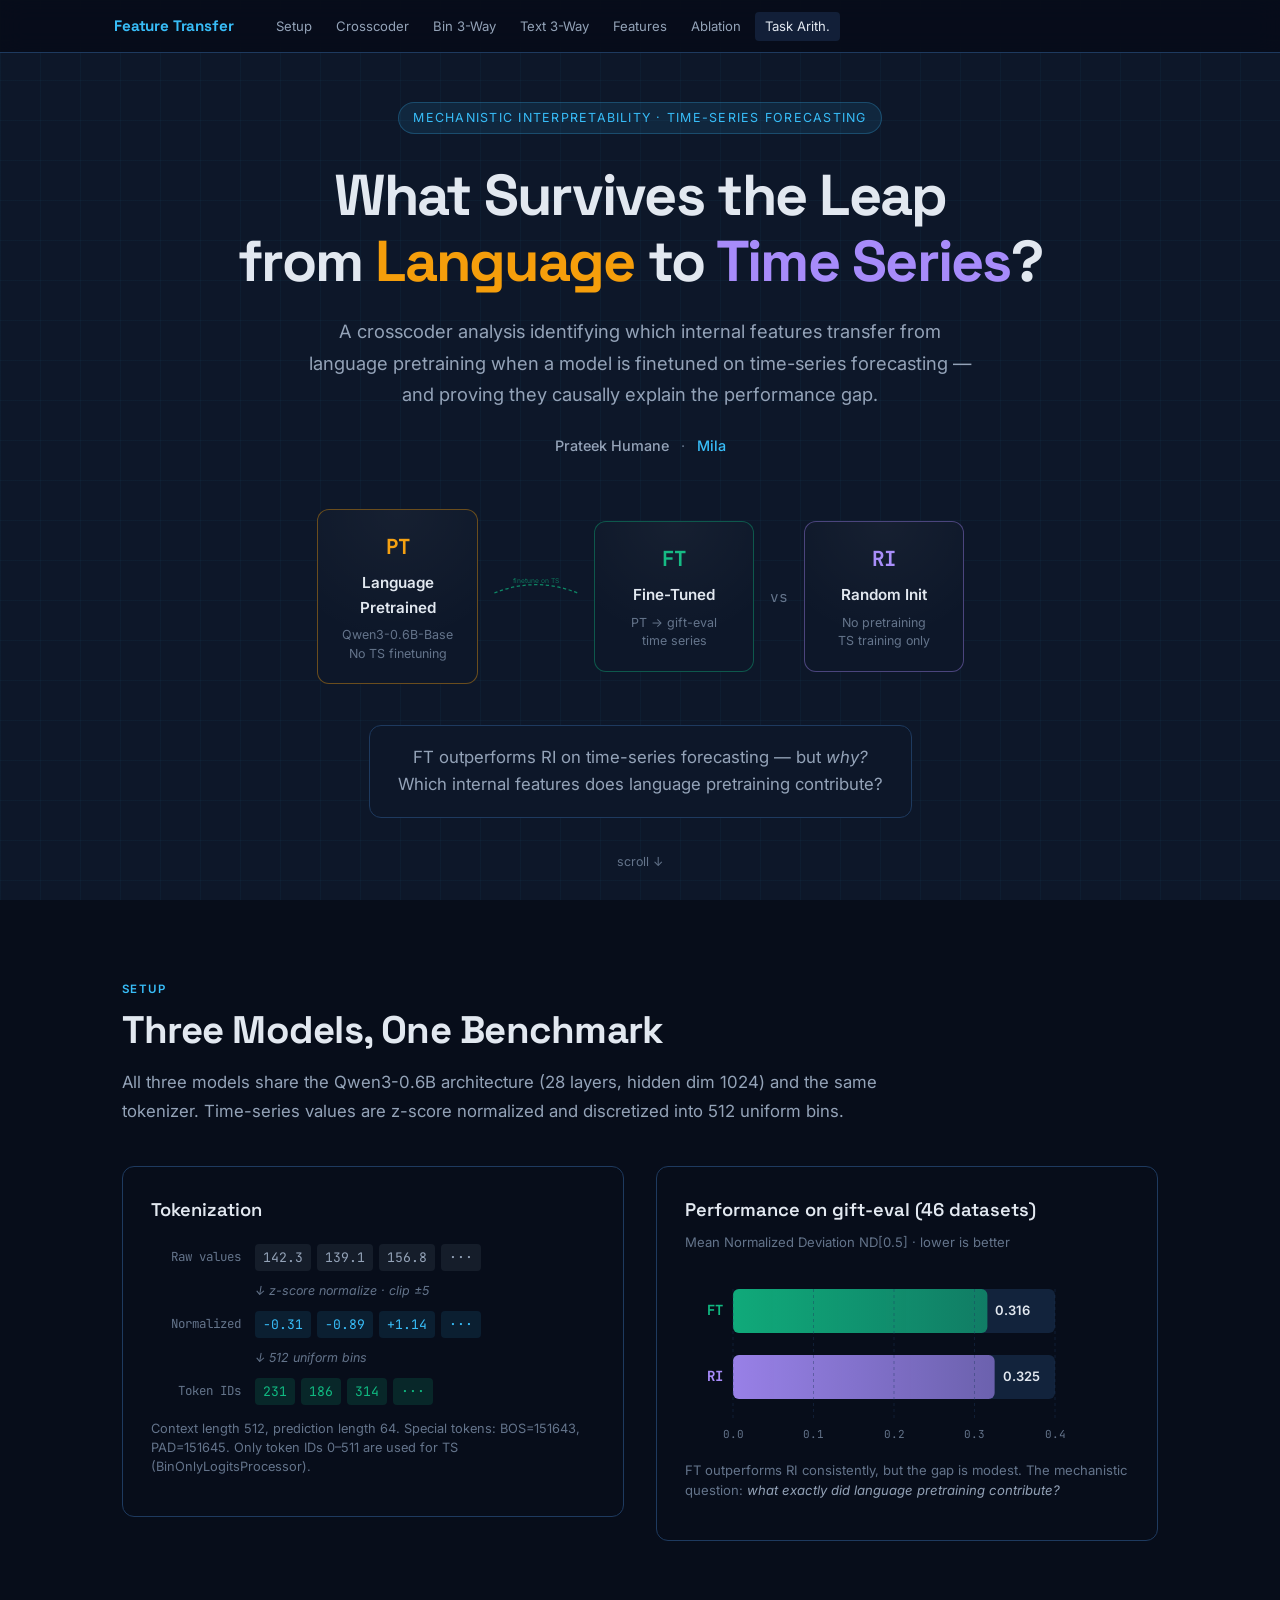
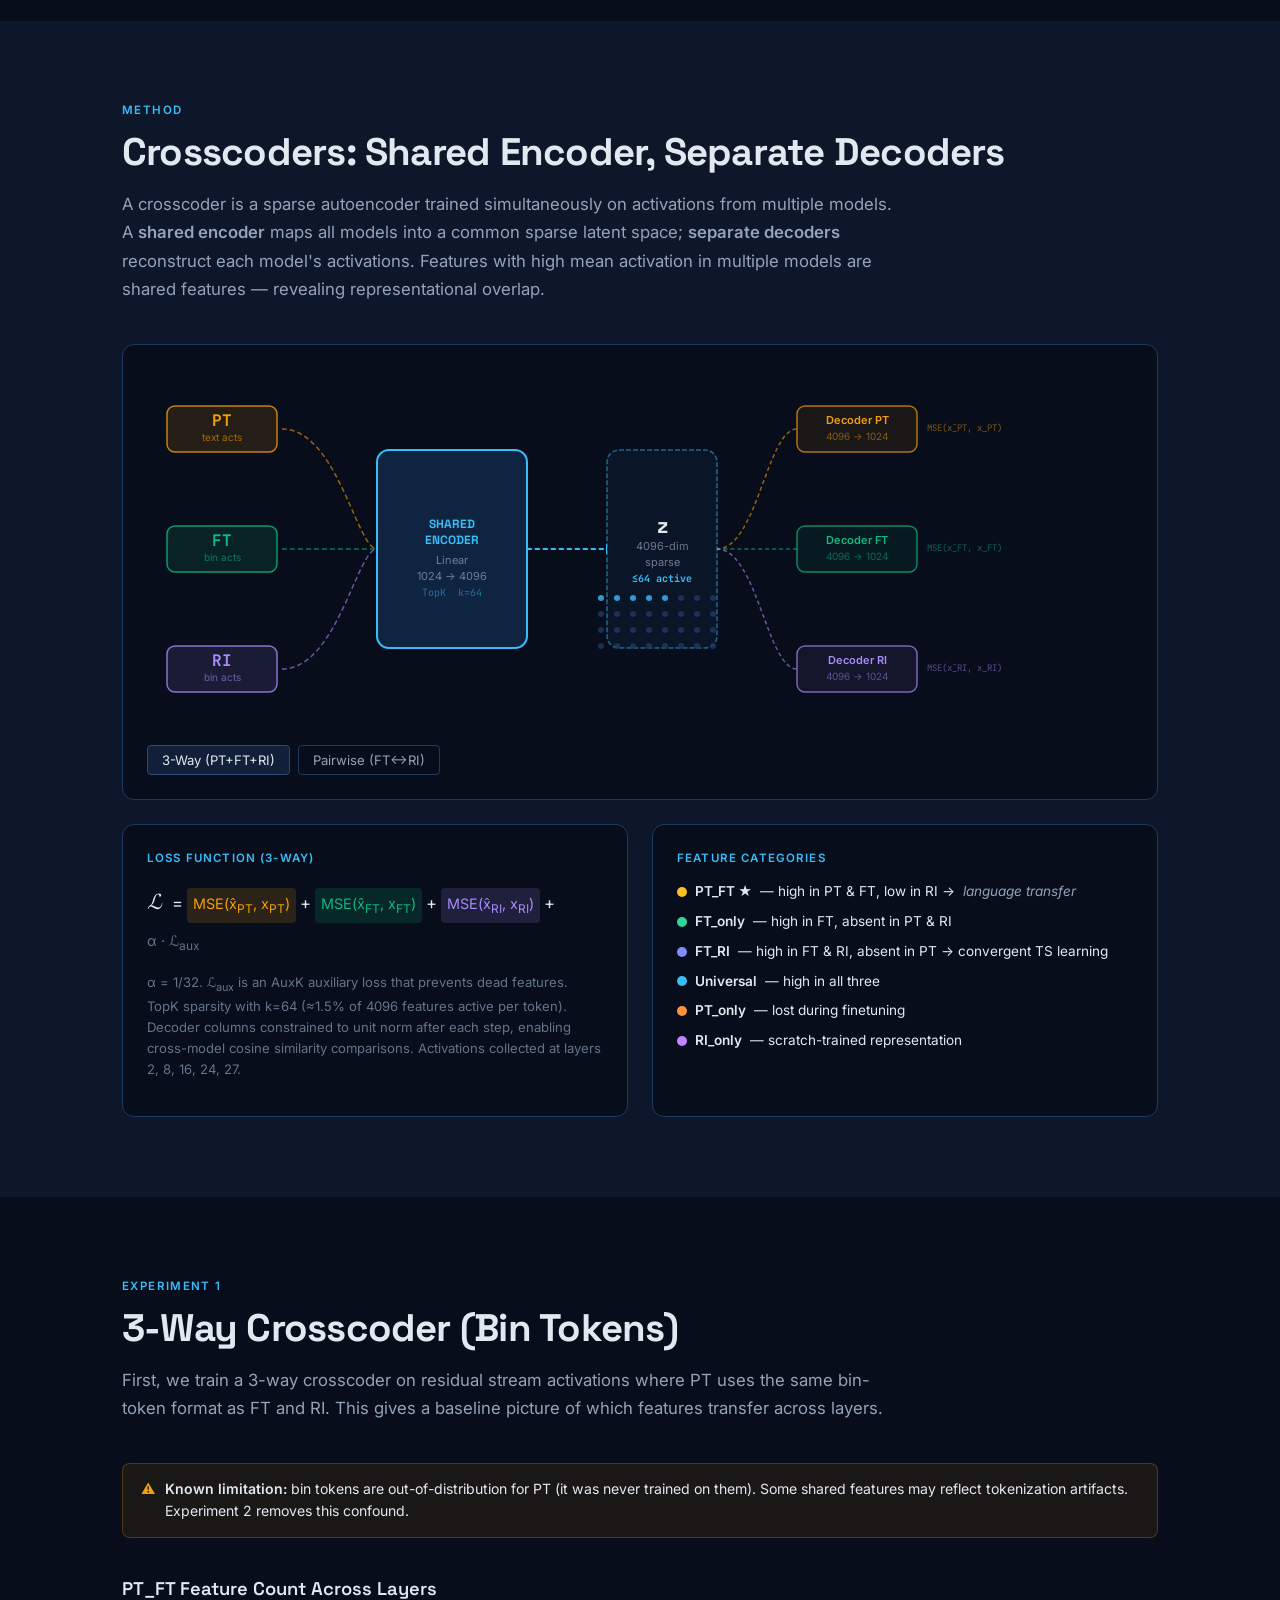
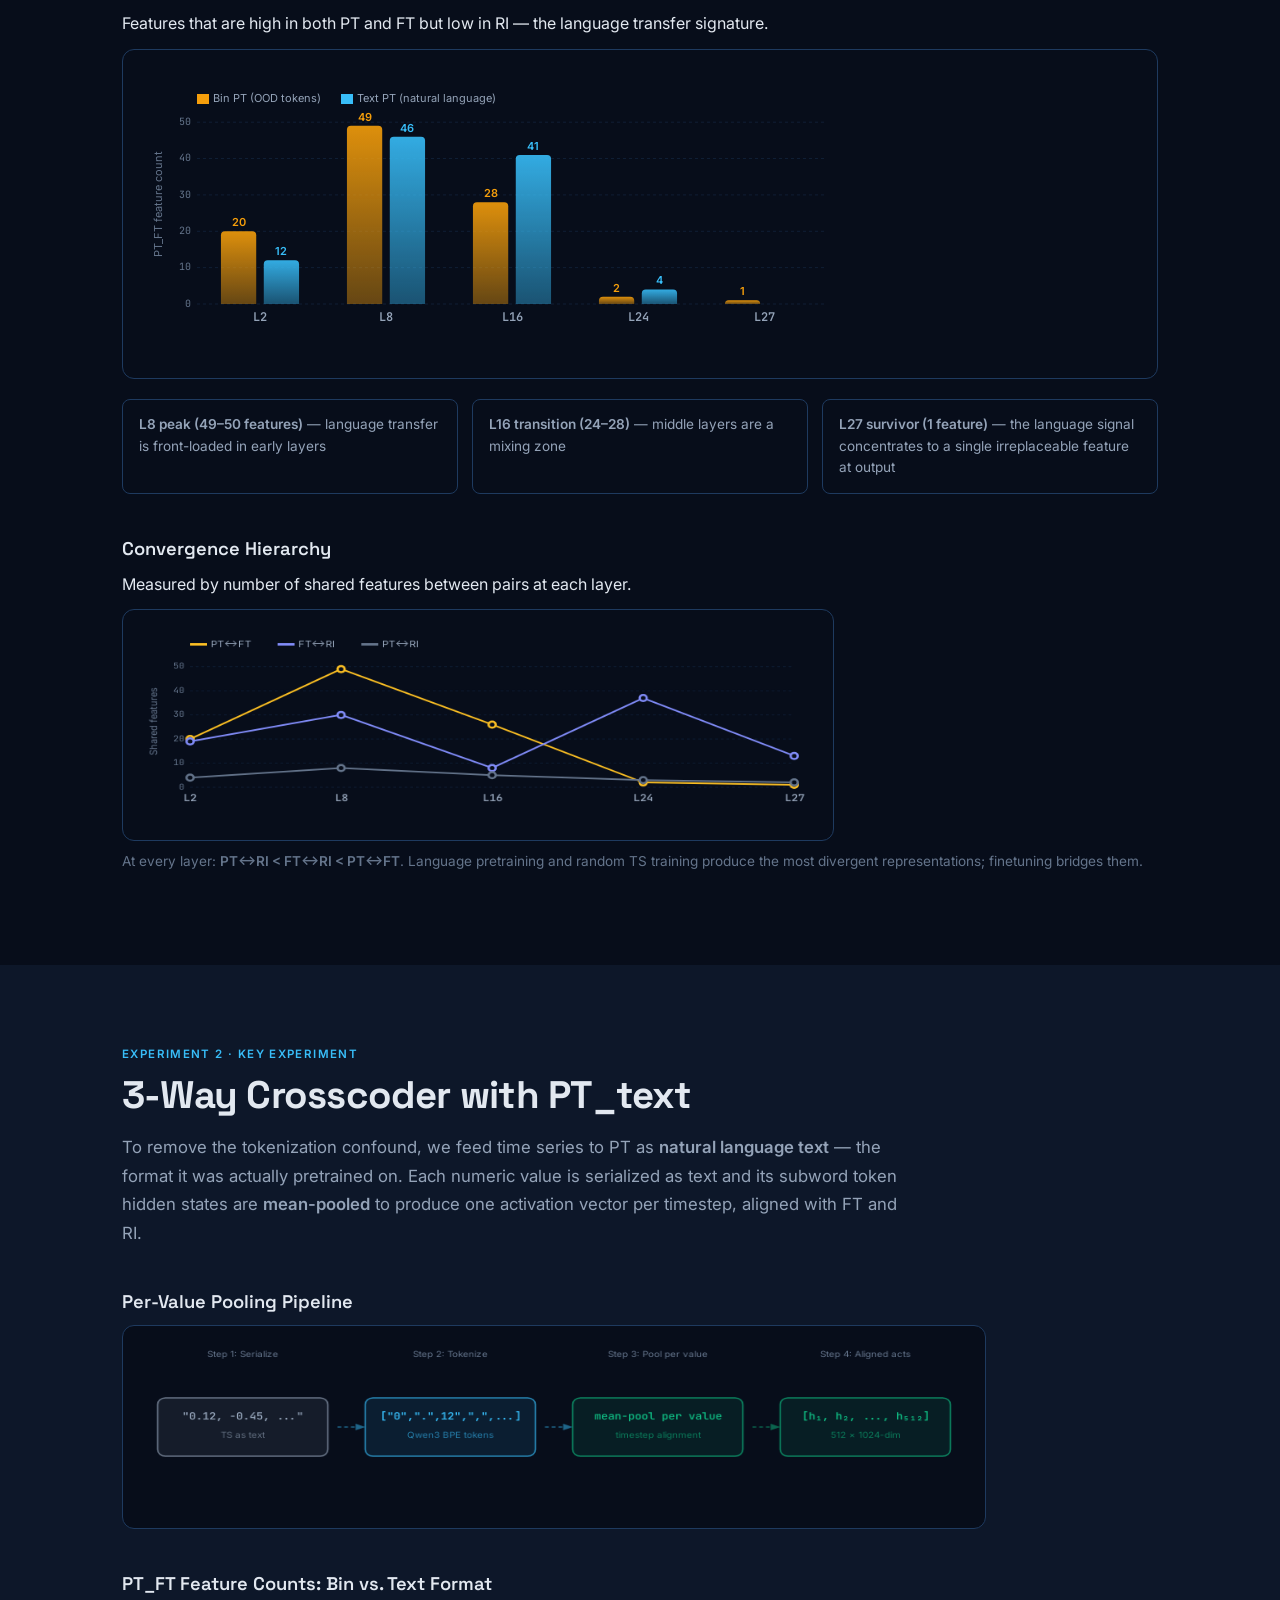
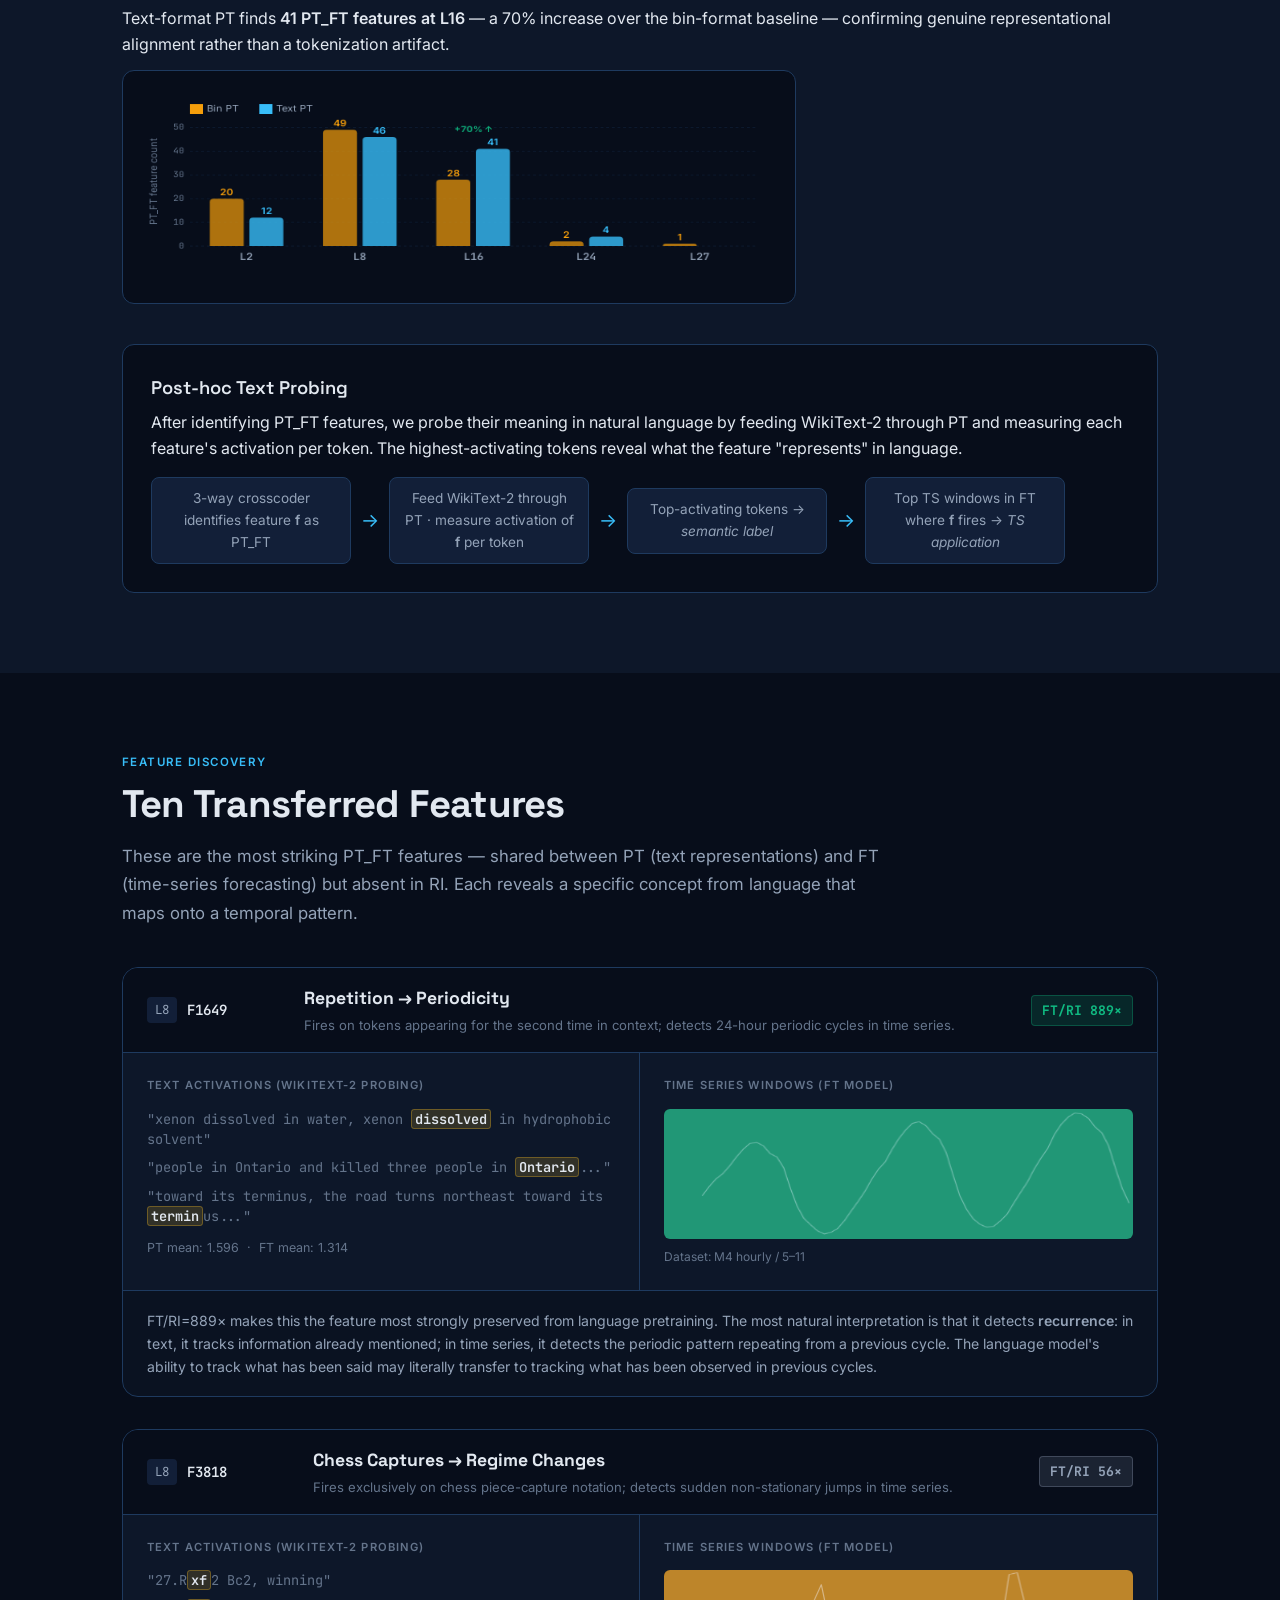
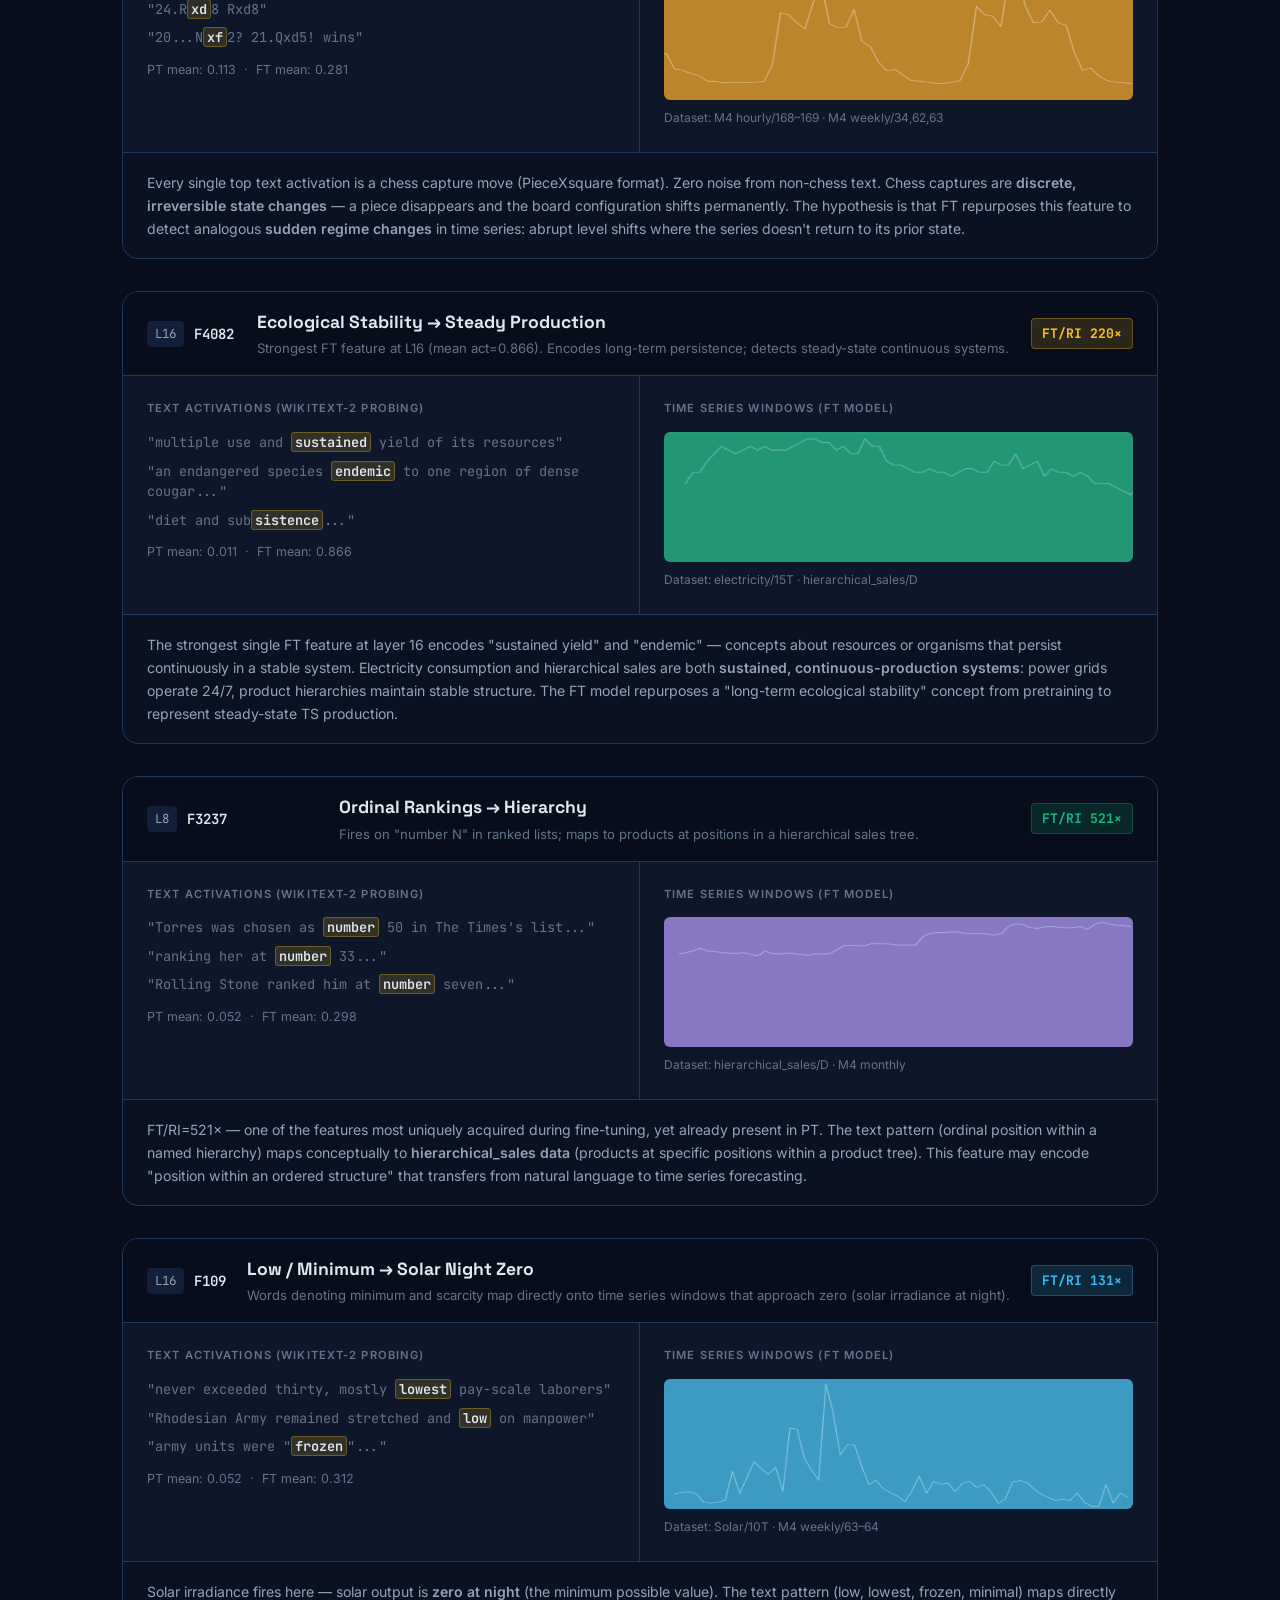
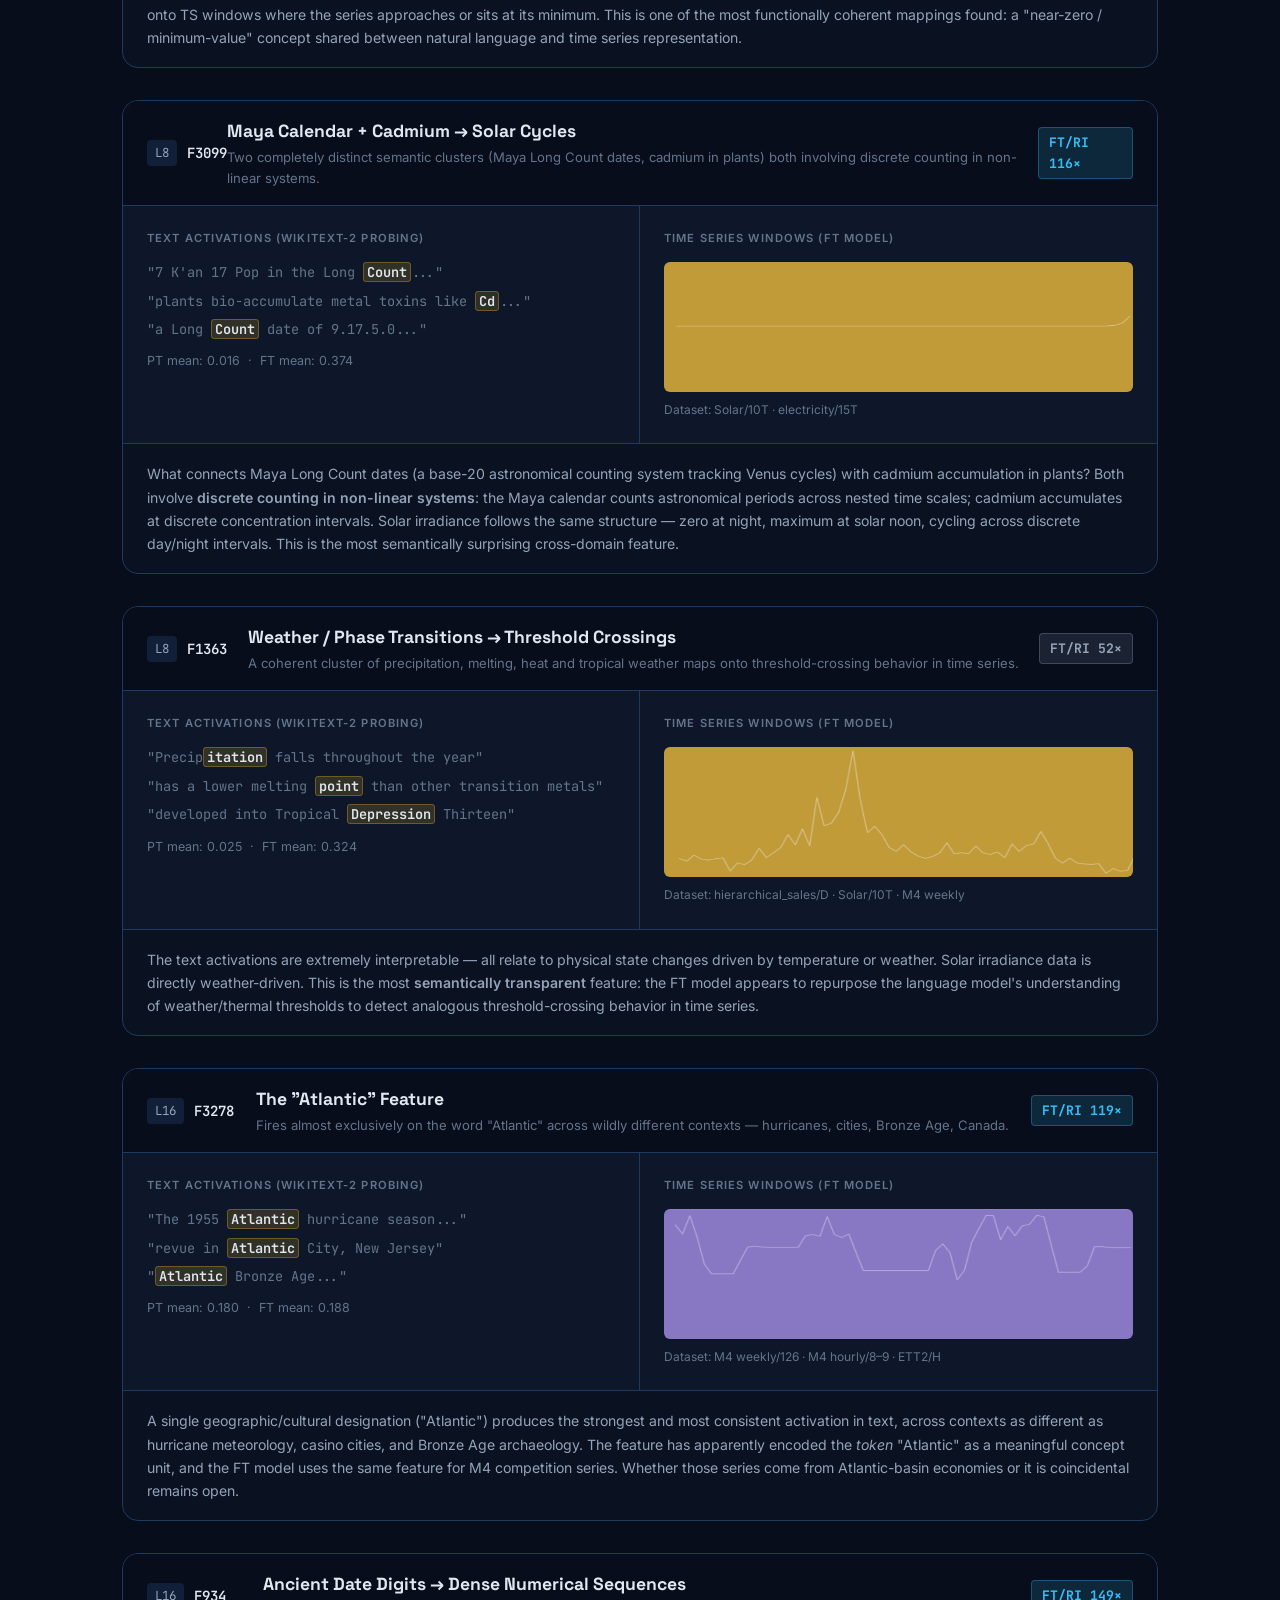
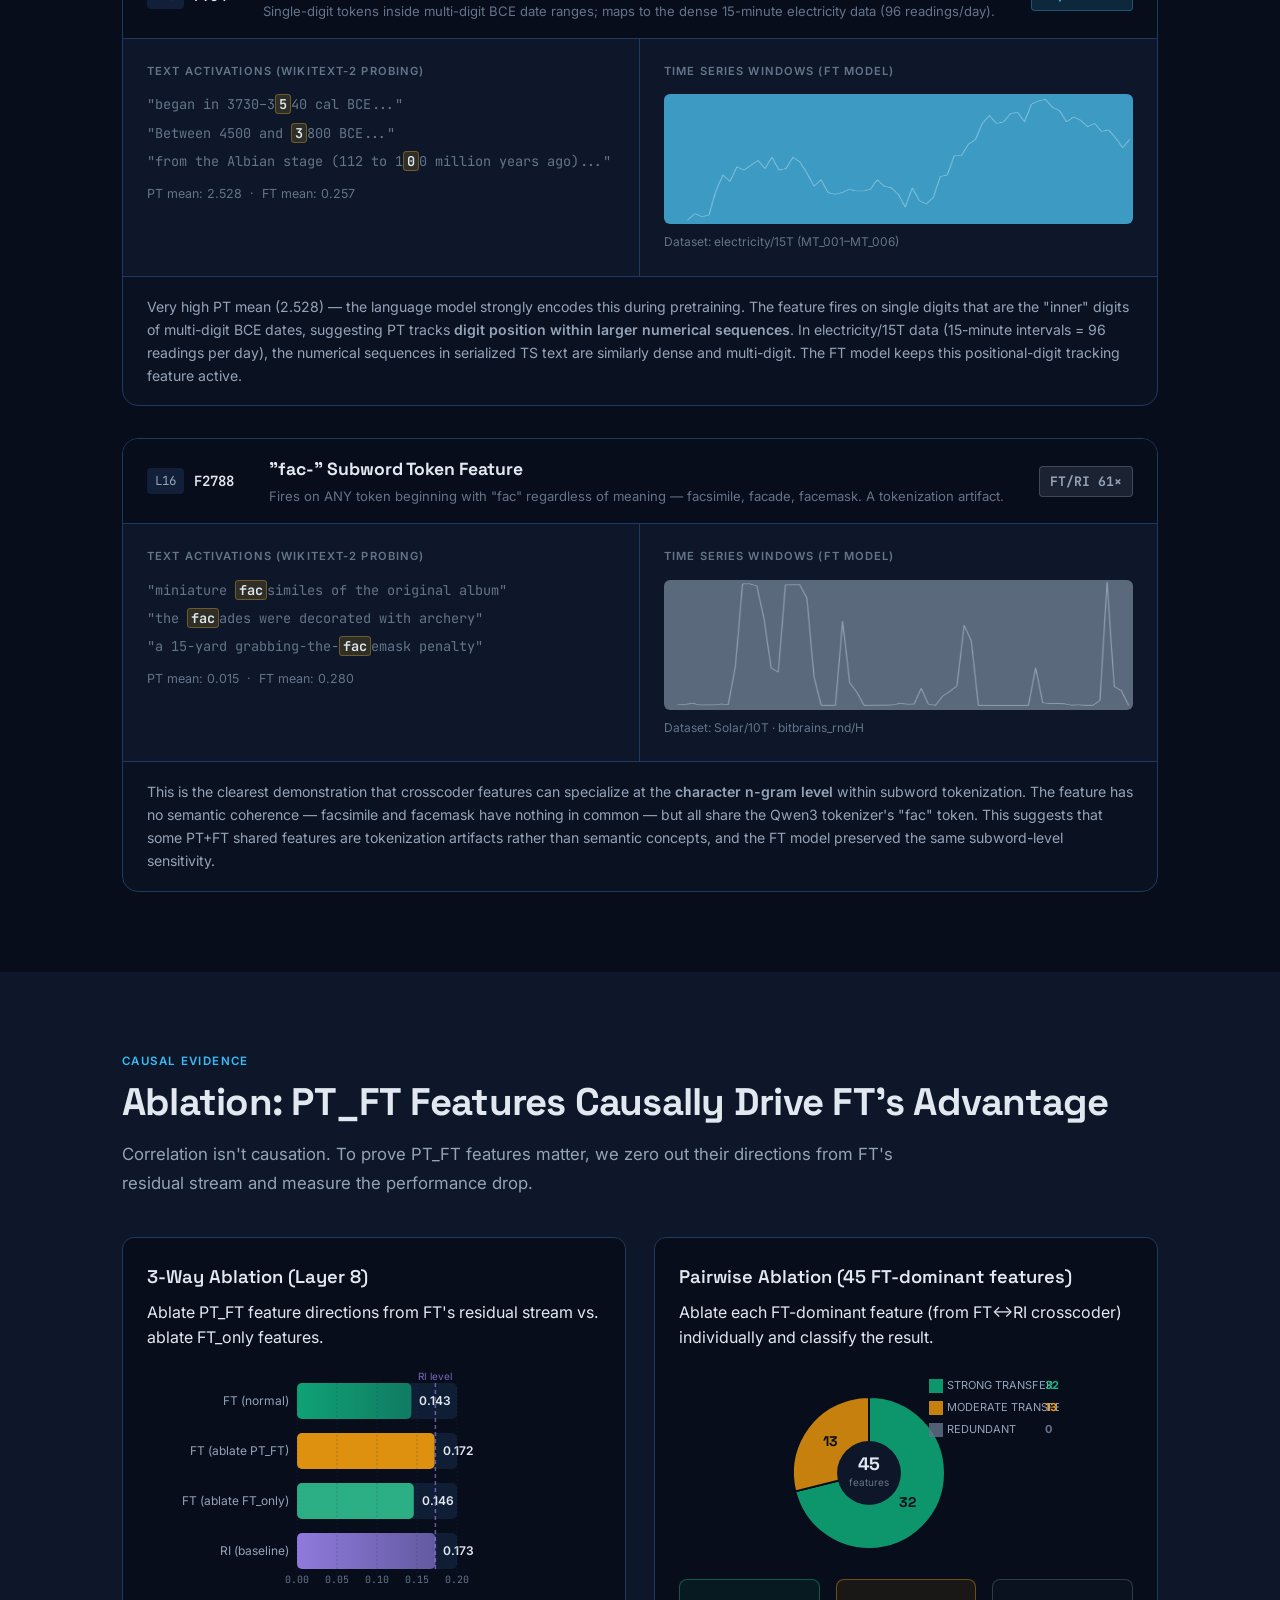
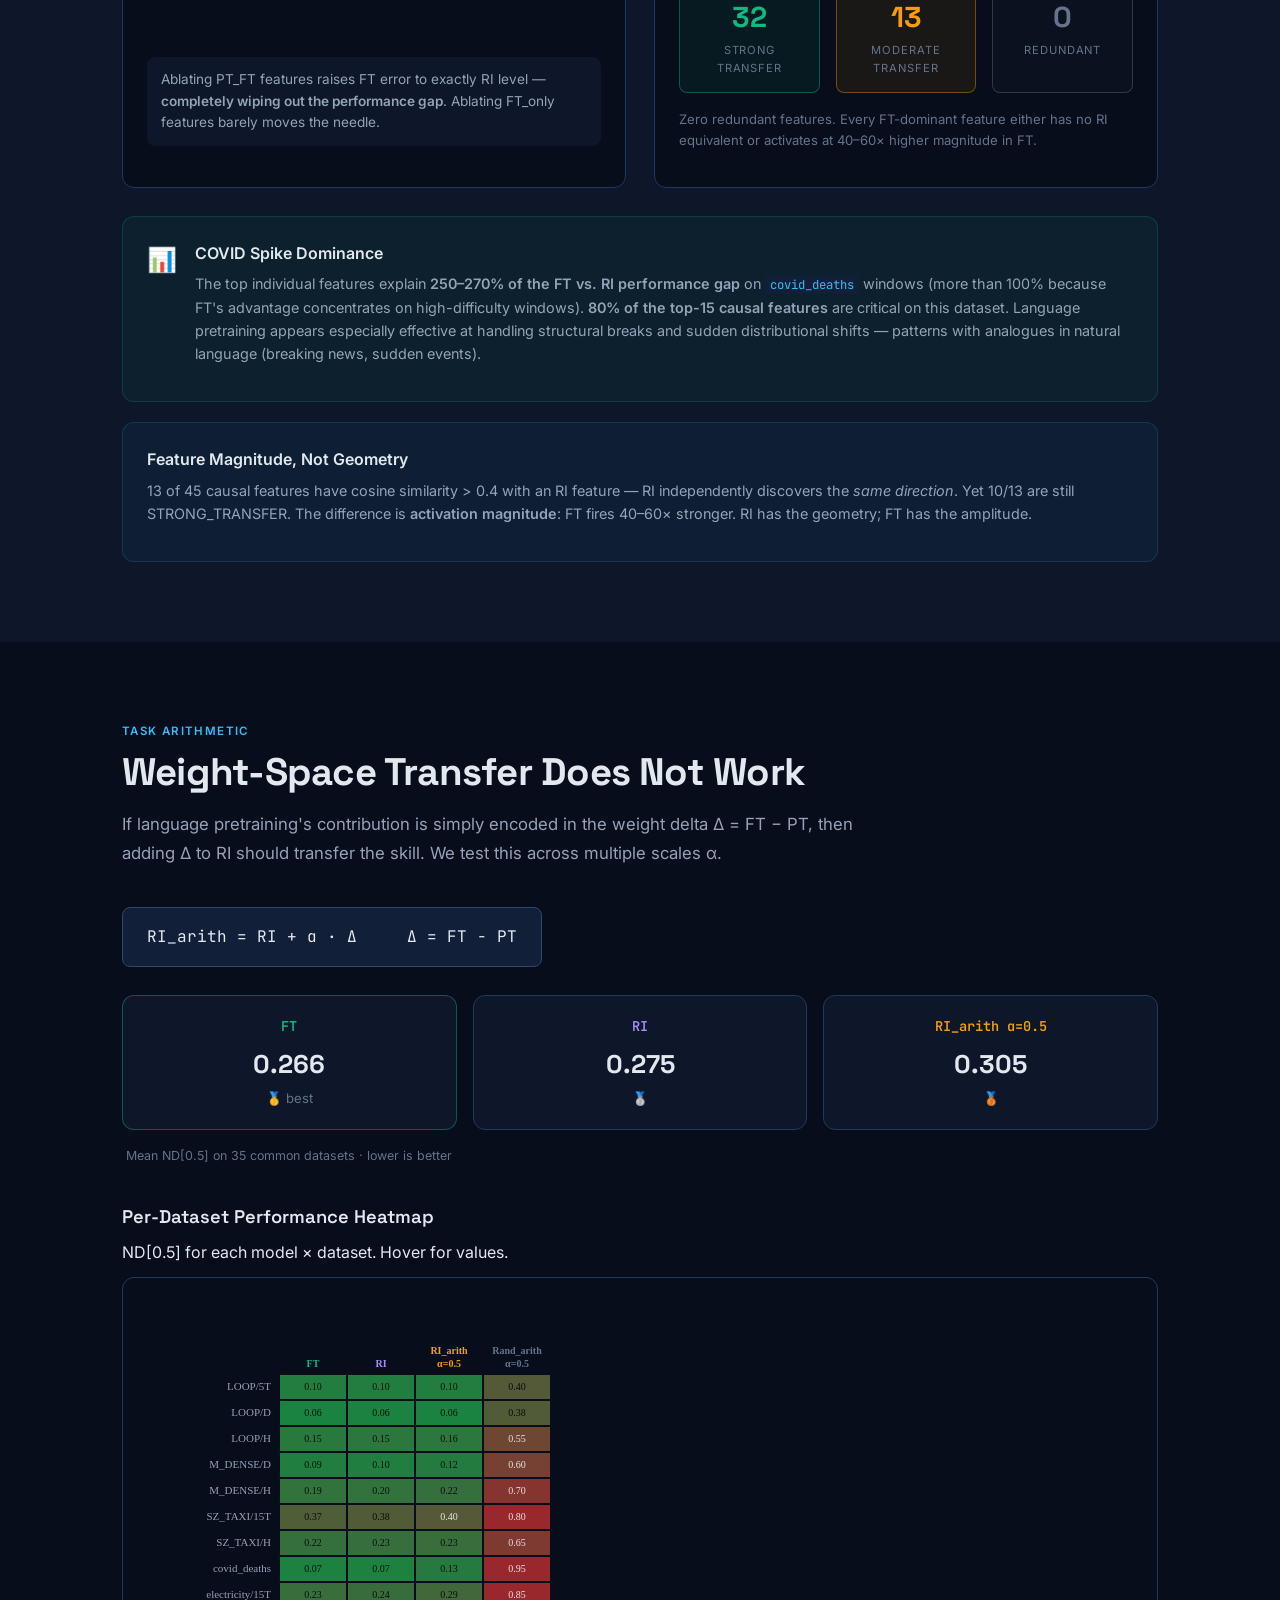
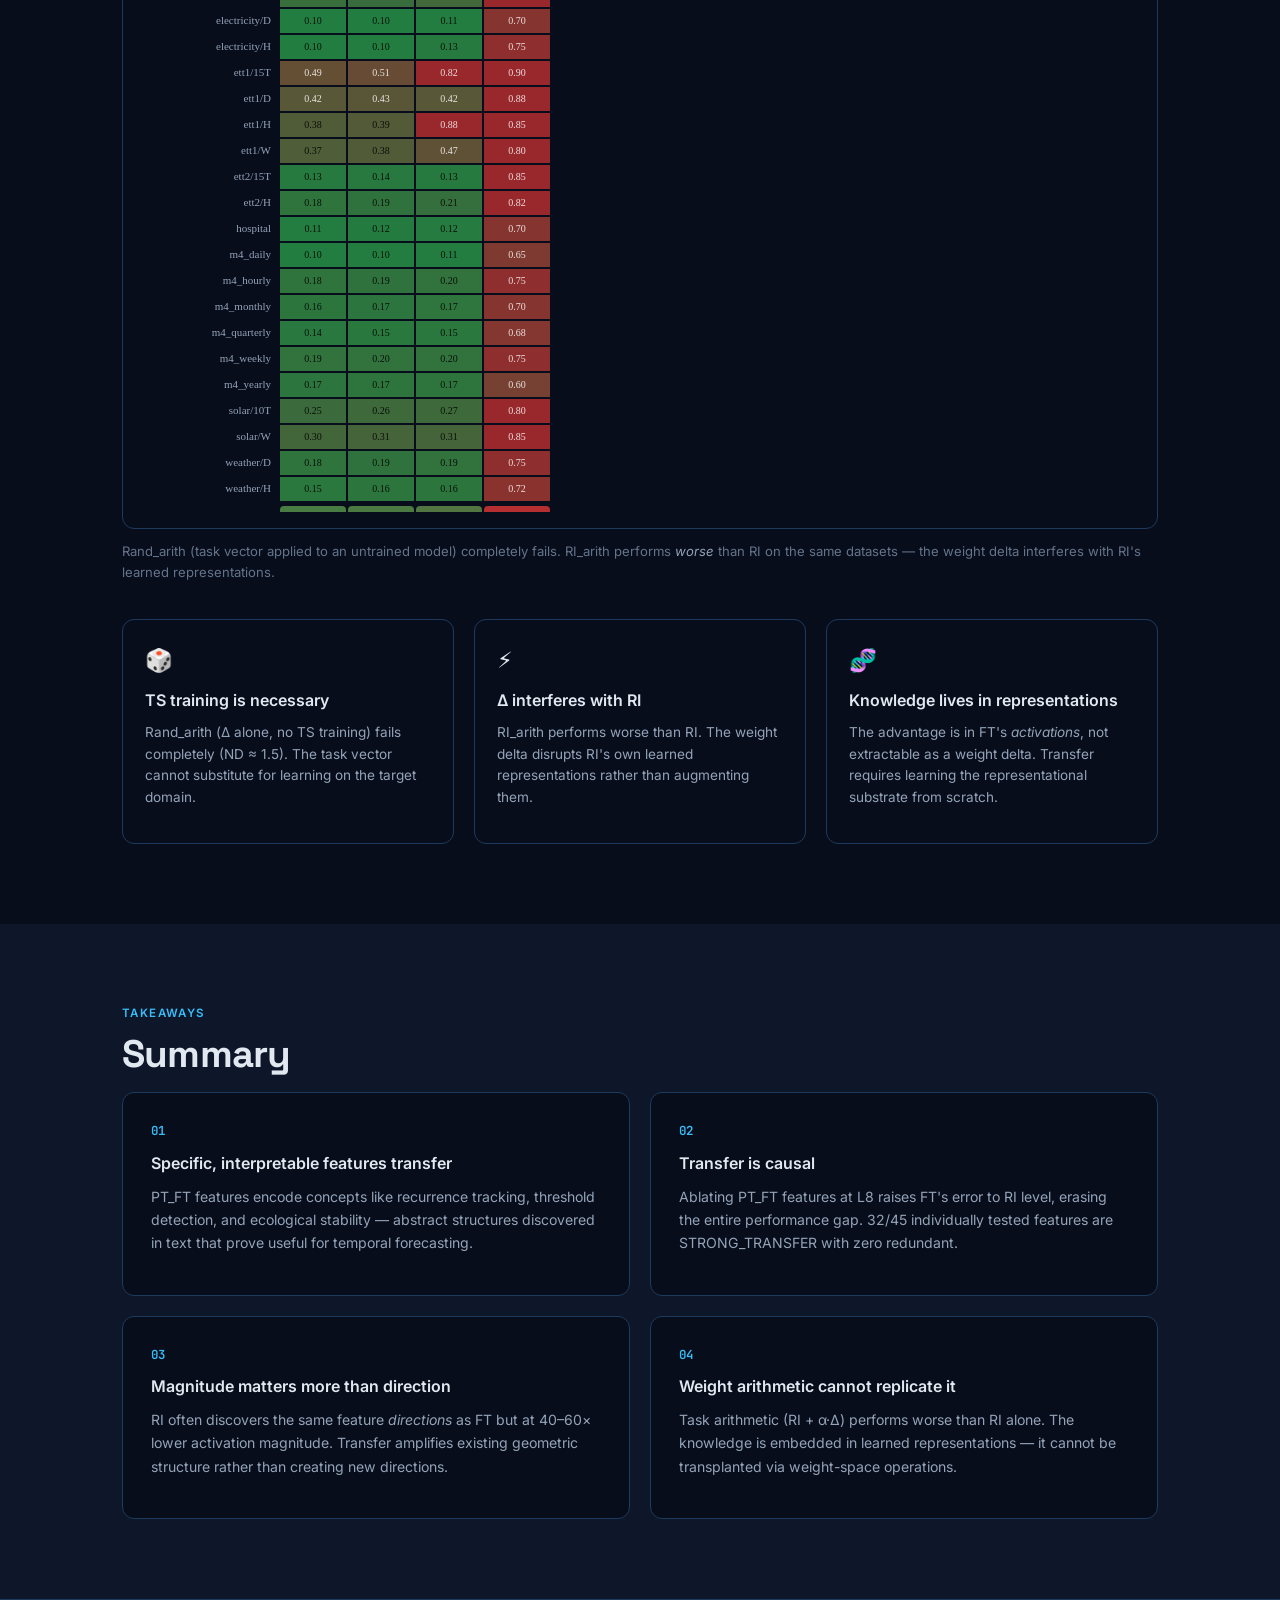
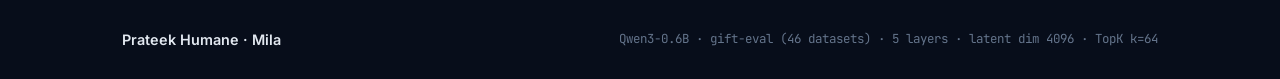
==== docs/index.html @ 5925a4fa "renamed website to docs folder for pages" ====
<!DOCTYPE html>
<html lang="en">
<head>
  <meta charset="UTF-8">
  <meta name="viewport" content="width=device-width, initial-scale=1.0">
  <title>Feature Transfer from Language to Time Series — Prateek Humane · Mila</title>
  <link rel="preconnect" href="https://fonts.googleapis.com">
  <link href="https://fonts.googleapis.com/css2?family=Inter:wght@300;400;500;600;700&family=Space+Grotesk:wght@400;500;600;700&family=JetBrains+Mono:wght@400;500&display=swap" rel="stylesheet">
  <link rel="stylesheet" href="style.css">
</head>
<body>

<nav id="main-nav">
  <div class="nav-inner">
    <span class="nav-logo">Feature Transfer</span>
    <div class="nav-links">
      <a href="#setup">Setup</a>
      <a href="#method">Crosscoder</a>
      <a href="#exp1">Bin 3-Way</a>
      <a href="#exp2">Text 3-Way</a>
      <a href="#features">Features</a>
      <a href="#ablation">Ablation</a>
      <a href="#task-arith">Task Arith.</a>
    </div>
  </div>
</nav>

<!-- ═══════════════════════════════════════════════════════════════ HERO -->
<section id="hero">
  <div class="hero-bg-grid"></div>
  <div class="hero-content">
    <div class="hero-pill">Mechanistic Interpretability · Time-Series Forecasting</div>
    <h1 class="hero-title">
      What Survives the Leap<br>
      from <span class="grad-pt">Language</span> to <span class="grad-ri">Time Series</span>?
    </h1>
    <p class="hero-sub">
      A crosscoder analysis identifying which internal features transfer from language pretraining
      when a model is finetuned on time-series forecasting — and proving they causally explain the performance gap.
    </p>
    <div class="hero-author">
      <span class="author-name">Prateek Humane</span>
      <span class="sep">·</span>
      <span class="institution">Mila</span>
    </div>

    <div class="model-trio">
      <div class="model-card pt anim-card" style="--delay:0ms">
        <div class="mc-tag" style="--c:#f59e0b">PT</div>
        <div class="mc-name">Language<br>Pretrained</div>
        <div class="mc-desc">Qwen3-0.6B-Base<br>No TS finetuning</div>
        <div class="mc-glow"></div>
      </div>
      <div class="model-connector">
        <svg viewBox="0 0 120 60" preserveAspectRatio="none">
          <path d="M10,30 Q60,10 110,30" stroke="#10b981" stroke-width="1.5" fill="none" stroke-dasharray="4,3" class="anim-dash"/>
          <text x="60" y="18" text-anchor="middle" font-size="8" fill="#10b981cc" font-family="Inter">finetune on TS</text>
        </svg>
      </div>
      <div class="model-card ft anim-card" style="--delay:150ms">
        <div class="mc-tag" style="--c:#10b981">FT</div>
        <div class="mc-name">Fine-Tuned</div>
        <div class="mc-desc">PT → gift-eval<br>time series</div>
        <div class="mc-glow"></div>
      </div>
      <div class="model-vs">vs</div>
      <div class="model-card ri anim-card" style="--delay:300ms">
        <div class="mc-tag" style="--c:#a78bfa">RI</div>
        <div class="mc-name">Random Init</div>
        <div class="mc-desc">No pretraining<br>TS training only</div>
        <div class="mc-glow"></div>
      </div>
    </div>

    <div class="hero-question">
      FT outperforms RI on time-series forecasting — but <em>why?</em><br>
      Which internal features does language pretraining contribute?
    </div>
  </div>
  <div class="scroll-nudge">scroll ↓</div>
</section>

<!-- ═══════════════════════════════════════════════════════════════ SETUP -->
<section id="setup">
  <div class="section-wrap">
    <div class="section-label">Setup</div>
    <h2>Three Models, One Benchmark</h2>
    <p class="section-lead">All three models share the Qwen3-0.6B architecture (28 layers, hidden dim 1024) and the same tokenizer. Time-series values are z-score normalized and discretized into 512 uniform bins.</p>

    <div class="setup-grid">
      <div class="setup-panel">
        <h3>Tokenization</h3>
        <div class="token-flow">
          <div class="tf-row">
            <span class="tf-label">Raw values</span>
            <div class="tf-vals raw">
              <span>142.3</span><span>139.1</span><span>156.8</span><span class="dim">···</span>
            </div>
          </div>
          <div class="tf-arrow">↓ z-score normalize · clip ±5</div>
          <div class="tf-row">
            <span class="tf-label">Normalized</span>
            <div class="tf-vals norm">
              <span>−0.31</span><span>−0.89</span><span>+1.14</span><span class="dim">···</span>
            </div>
          </div>
          <div class="tf-arrow">↓ 512 uniform bins</div>
          <div class="tf-row">
            <span class="tf-label">Token IDs</span>
            <div class="tf-vals tok">
              <span>231</span><span>186</span><span>314</span><span class="dim">···</span>
            </div>
          </div>
        </div>
        <p class="tf-note">Context length 512, prediction length 64. Special tokens: BOS=151643, PAD=151645. Only token IDs 0–511 are used for TS (BinOnlyLogitsProcessor).</p>
      </div>

      <div class="setup-panel">
        <h3>Performance on gift-eval (46 datasets)</h3>
        <p class="perf-sub">Mean Normalized Deviation ND[0.5] · lower is better</p>
        <canvas id="perf-chart" width="440" height="180"></canvas>
        <p class="perf-note">FT outperforms RI consistently, but the gap is modest. The mechanistic question: <em>what exactly did language pretraining contribute?</em></p>
      </div>
    </div>
  </div>
</section>

<!-- ═══════════════════════════════════════════════════════════════ METHOD -->
<section id="method">
  <div class="section-wrap">
    <div class="section-label">Method</div>
    <h2>Crosscoders: Shared Encoder, Separate Decoders</h2>
    <p class="section-lead">A crosscoder is a sparse autoencoder trained simultaneously on activations from multiple models. A <strong>shared encoder</strong> maps all models into a common sparse latent space; <strong>separate decoders</strong> reconstruct each model's activations. Features with high mean activation in multiple models are shared features — revealing representational overlap.</p>

    <div class="arch-wrap">
      <canvas id="arch-canvas" width="900" height="400"></canvas>
      <div class="arch-controls">
        <button class="arch-btn active" data-mode="3way">3-Way (PT+FT+RI)</button>
        <button class="arch-btn" data-mode="pairwise">Pairwise (FT↔RI)</button>
      </div>
    </div>

    <div class="method-bottom">
      <div class="loss-box">
        <div class="loss-title">Loss Function (3-way)</div>
        <div class="loss-eq">
          <span class="leq-L">ℒ</span> =
          <span class="leq-term pt">MSE(x̂<sub>PT</sub>, x<sub>PT</sub>)</span> +
          <span class="leq-term ft">MSE(x̂<sub>FT</sub>, x<sub>FT</sub>)</span> +
          <span class="leq-term ri">MSE(x̂<sub>RI</sub>, x<sub>RI</sub>)</span> +
          <span class="leq-aux">α · ℒ<sub>aux</sub></span>
        </div>
        <p class="loss-note">α = 1/32. ℒ<sub>aux</sub> is an AuxK auxiliary loss that prevents dead features. TopK sparsity with k=64 (≈1.5% of 4096 features active per token). Decoder columns constrained to unit norm after each step, enabling cross-model cosine similarity comparisons. Activations collected at layers 2, 8, 16, 24, 27.</p>
      </div>

      <div class="cats-box">
        <div class="cats-title">Feature Categories</div>
        <div class="cats-list">
          <div class="cat-row ptft"><span class="cat-dot"></span><strong>PT_FT ★</strong> — high in PT &amp; FT, low in RI → <em>language transfer</em></div>
          <div class="cat-row ftonly"><span class="cat-dot"></span><strong>FT_only</strong> — high in FT, absent in PT &amp; RI</div>
          <div class="cat-row ftri"><span class="cat-dot"></span><strong>FT_RI</strong> — high in FT &amp; RI, absent in PT → convergent TS learning</div>
          <div class="cat-row univ"><span class="cat-dot"></span><strong>Universal</strong> — high in all three</div>
          <div class="cat-row ptonly"><span class="cat-dot"></span><strong>PT_only</strong> — lost during finetuning</div>
          <div class="cat-row rionly"><span class="cat-dot"></span><strong>RI_only</strong> — scratch-trained representation</div>
        </div>
      </div>
    </div>
  </div>
</section>

<!-- ═══════════════════════════════════════════════════════════════ EXP 1 -->
<section id="exp1">
  <div class="section-wrap">
    <div class="section-label">Experiment 1</div>
    <h2>3-Way Crosscoder (Bin Tokens)</h2>
    <p class="section-lead">First, we train a 3-way crosscoder on residual stream activations where PT uses the same bin-token format as FT and RI. This gives a baseline picture of which features transfer across layers.</p>

    <div class="exp1-warn">
      <span class="warn-icon">⚠</span>
      <span><strong>Known limitation:</strong> bin tokens are out-of-distribution for PT (it was never trained on them). Some shared features may reflect tokenization artifacts. Experiment 2 removes this confound.</span>
    </div>

    <div class="layer-section">
      <h3>PT_FT Feature Count Across Layers</h3>
      <p>Features that are high in both PT and FT but low in RI — the language transfer signature.</p>
      <div class="layer-chart-wrap">
        <canvas id="layer-chart" width="700" height="280"></canvas>
      </div>
      <div class="layer-insights">
        <div class="li-card"><strong>L8 peak (49–50 features)</strong> — language transfer is front-loaded in early layers</div>
        <div class="li-card"><strong>L16 transition (24–28)</strong> — middle layers are a mixing zone</div>
        <div class="li-card"><strong>L27 survivor (1 feature)</strong> — the language signal concentrates to a single irreplaceable feature at output</div>
      </div>
    </div>

    <div class="convergence-section">
      <h3>Convergence Hierarchy</h3>
      <p>Measured by number of shared features between pairs at each layer.</p>
      <canvas id="convergence-chart" width="700" height="220"></canvas>
      <p class="conv-note">At every layer: <strong>PT↔RI &lt; FT↔RI &lt; PT↔FT</strong>. Language pretraining and random TS training produce the most divergent representations; finetuning bridges them.</p>
    </div>
  </div>
</section>

<!-- ═══════════════════════════════════════════════════════════════ EXP 2 -->
<section id="exp2">
  <div class="section-wrap">
    <div class="section-label">Experiment 2 · Key Experiment</div>
    <h2>3-Way Crosscoder with PT_text</h2>
    <p class="section-lead">To remove the tokenization confound, we feed time series to PT as <strong>natural language text</strong> — the format it was actually pretrained on. Each numeric value is serialized as text and its subword token hidden states are <strong>mean-pooled</strong> to produce one activation vector per timestep, aligned with FT and RI.</p>

    <div class="pooling-wrap">
      <h3>Per-Value Pooling Pipeline</h3>
      <canvas id="pooling-canvas" width="860" height="200"></canvas>
    </div>

    <div class="bin-text-wrap">
      <h3>PT_FT Feature Counts: Bin vs. Text Format</h3>
      <p>Text-format PT finds <strong>41 PT_FT features at L16</strong> — a 70% increase over the bin-format baseline — confirming genuine representational alignment rather than a tokenization artifact.</p>
      <canvas id="bin-text-chart" width="700" height="260"></canvas>
    </div>

    <div class="probing-wrap">
      <h3>Post-hoc Text Probing</h3>
      <p>After identifying PT_FT features, we probe their meaning in natural language by feeding WikiText-2 through PT and measuring each feature's activation per token. The highest-activating tokens reveal what the feature "represents" in language.</p>
      <div class="probing-chain">
        <div class="pc-step">3-way crosscoder identifies feature <strong>f</strong> as PT_FT</div>
        <div class="pc-arrow">→</div>
        <div class="pc-step">Feed WikiText-2 through PT · measure activation of <strong>f</strong> per token</div>
        <div class="pc-arrow">→</div>
        <div class="pc-step">Top-activating tokens → <em>semantic label</em></div>
        <div class="pc-arrow">→</div>
        <div class="pc-step">Top TS windows in FT where <strong>f</strong> fires → <em>TS application</em></div>
      </div>
    </div>
  </div>
</section>

<!-- ═══════════════════════════════════════════════════════════════ FEATURES -->
<section id="features">
  <div class="section-wrap">
    <div class="section-label">Feature Discovery</div>
    <h2>Ten Transferred Features</h2>
    <p class="section-lead">These are the most striking PT_FT features — shared between PT (text representations) and FT (time-series forecasting) but absent in RI. Each reveals a specific concept from language that maps onto a temporal pattern.</p>
    <div id="features-grid" class="features-grid">
      <!-- rendered by JS -->
    </div>
  </div>
</section>

<!-- ═══════════════════════════════════════════════════════════════ ABLATION -->
<section id="ablation">
  <div class="section-wrap">
    <div class="section-label">Causal Evidence</div>
    <h2>Ablation: PT_FT Features Causally Drive FT's Advantage</h2>
    <p class="section-lead">Correlation isn't causation. To prove PT_FT features matter, we zero out their directions from FT's residual stream and measure the performance drop.</p>

    <div class="ablation-grid">
      <div class="abl-panel">
        <h3>3-Way Ablation (Layer 8)</h3>
        <p>Ablate PT_FT feature directions from FT's residual stream vs. ablate FT_only features.</p>
        <canvas id="abl-3way-chart" width="380" height="280"></canvas>
        <div class="abl-insight">
          Ablating PT_FT features raises FT error to exactly RI level — <strong>completely wiping out the performance gap</strong>. Ablating FT_only features barely moves the needle.
        </div>
      </div>

      <div class="abl-panel">
        <h3>Pairwise Ablation (45 FT-dominant features)</h3>
        <p>Ablate each FT-dominant feature (from FT↔RI crosscoder) individually and classify the result.</p>
        <canvas id="abl-pie-chart" width="380" height="200"></canvas>
        <div class="abl-counts">
          <div class="ac-item strong"><span class="ac-n">32</span><span class="ac-l">STRONG<br>TRANSFER</span></div>
          <div class="ac-item moderate"><span class="ac-n">13</span><span class="ac-l">MODERATE<br>TRANSFER</span></div>
          <div class="ac-item redundant"><span class="ac-n">0</span><span class="ac-l">REDUNDANT</span></div>
        </div>
        <p class="abl-note">Zero redundant features. Every FT-dominant feature either has no RI equivalent or activates at 40–60× higher magnitude in FT.</p>
      </div>
    </div>

    <div class="covid-banner">
      <div class="covid-icon">📊</div>
      <div>
        <h4>COVID Spike Dominance</h4>
        <p>The top individual features explain <strong>250–270% of the FT vs. RI performance gap</strong> on <code>covid_deaths</code> windows (more than 100% because FT's advantage concentrates on high-difficulty windows). <strong>80% of the top-15 causal features</strong> are critical on this dataset. Language pretraining appears especially effective at handling structural breaks and sudden distributional shifts — patterns with analogues in natural language (breaking news, sudden events).</p>
      </div>
    </div>

    <div class="geometry-banner">
      <h4>Feature Magnitude, Not Geometry</h4>
      <p>13 of 45 causal features have cosine similarity > 0.4 with an RI feature — RI independently discovers the <em>same direction</em>. Yet 10/13 are still STRONG_TRANSFER. The difference is <strong>activation magnitude</strong>: FT fires 40–60× stronger. RI has the geometry; FT has the amplitude.</p>
    </div>
  </div>
</section>

<!-- ═══════════════════════════════════════════════════════════════ TASK ARITH -->
<section id="task-arith">
  <div class="section-wrap">
    <div class="section-label">Task Arithmetic</div>
    <h2>Weight-Space Transfer Does Not Work</h2>
    <p class="section-lead">If language pretraining's contribution is simply encoded in the weight delta Δ = FT − PT, then adding Δ to RI should transfer the skill. We test this across multiple scales α.</p>

    <div class="ta-eq-box">
      <div class="ta-eq">RI_arith = RI + α · Δ &nbsp;&nbsp;&nbsp; Δ = FT − PT</div>
    </div>

    <div class="ta-scoreboard">
      <div class="ta-score-item best"><div class="ta-smodel ft-c">FT</div><div class="ta-sval">0.266</div><div class="ta-slabel">🥇 best</div></div>
      <div class="ta-score-item mid"><div class="ta-smodel ri-c">RI</div><div class="ta-sval">0.275</div><div class="ta-slabel">🥈</div></div>
      <div class="ta-score-item low"><div class="ta-smodel arith-c">RI_arith α=0.5</div><div class="ta-sval">0.305</div><div class="ta-slabel">🥉</div></div>
      <div class="ta-score-meta">Mean ND[0.5] on 35 common datasets · lower is better</div>
    </div>

    <div class="ta-heatmap-section">
      <h3>Per-Dataset Performance Heatmap</h3>
      <p>ND[0.5] for each model × dataset. Hover for values.</p>
      <div id="ta-heatmap" class="ta-heatmap-wrap">
        <!-- rendered by JS -->
      </div>
      <p class="heatmap-note">Rand_arith (task vector applied to an untrained model) completely fails. RI_arith performs <em>worse</em> than RI on the same datasets — the weight delta interferes with RI's learned representations.</p>
    </div>

    <div class="ta-insights">
      <div class="tai-card">
        <div class="tai-icon">🎲</div>
        <h4>TS training is necessary</h4>
        <p>Rand_arith (Δ alone, no TS training) fails completely (ND ≈ 1.5). The task vector cannot substitute for learning on the target domain.</p>
      </div>
      <div class="tai-card">
        <div class="tai-icon">⚡</div>
        <h4>Δ interferes with RI</h4>
        <p>RI_arith performs worse than RI. The weight delta disrupts RI's own learned representations rather than augmenting them.</p>
      </div>
      <div class="tai-card">
        <div class="tai-icon">🧬</div>
        <h4>Knowledge lives in representations</h4>
        <p>The advantage is in FT's <em>activations</em>, not extractable as a weight delta. Transfer requires learning the representational substrate from scratch.</p>
      </div>
    </div>
  </div>
</section>

<!-- ═══════════════════════════════════════════════════════════════ SUMMARY -->
<section id="summary">
  <div class="section-wrap">
    <div class="section-label">Takeaways</div>
    <h2>Summary</h2>
    <div class="sum-grid">
      <div class="sum-card">
        <div class="sum-n">01</div>
        <h4>Specific, interpretable features transfer</h4>
        <p>PT_FT features encode concepts like recurrence tracking, threshold detection, and ecological stability — abstract structures discovered in text that prove useful for temporal forecasting.</p>
      </div>
      <div class="sum-card">
        <div class="sum-n">02</div>
        <h4>Transfer is causal</h4>
        <p>Ablating PT_FT features at L8 raises FT's error to RI level, erasing the entire performance gap. 32/45 individually tested features are STRONG_TRANSFER with zero redundant.</p>
      </div>
      <div class="sum-card">
        <div class="sum-n">03</div>
        <h4>Magnitude matters more than direction</h4>
        <p>RI often discovers the same feature <em>directions</em> as FT but at 40–60× lower activation magnitude. Transfer amplifies existing geometric structure rather than creating new directions.</p>
      </div>
      <div class="sum-card">
        <div class="sum-n">04</div>
        <h4>Weight arithmetic cannot replicate it</h4>
        <p>Task arithmetic (RI + α·Δ) performs worse than RI alone. The knowledge is embedded in learned representations — it cannot be transplanted via weight-space operations.</p>
      </div>
    </div>
  </div>
</section>

<footer>
  <div class="footer-inner">
    <span class="footer-name">Prateek Humane · Mila</span>
    <span class="footer-detail">Qwen3-0.6B · gift-eval (46 datasets) · 5 layers · latent dim 4096 · TopK k=64</span>
  </div>
</footer>

<script src="script.js"></script>
</body>
</html>
---- docs/style.css ----
/* ─── Variables ──────────────────────────────────────────────────── */
:root {
  --bg:        #070d1a;
  --surface:   #0d1729;
  --surface2:  #121f38;
  --border:    #1e3a5f;
  --border2:   #2a4a72;

  --pt:   #f59e0b;
  --ft:   #10b981;
  --ri:   #a78bfa;
  --blue: #38bdf8;

  --text:   #e2e8f0;
  --muted:  #64748b;
  --soft:   #94a3b8;

  --ptft:  #fbbf24;
  --ftonly:#34d399;
  --ftri:  #818cf8;
  --univ:  #38bdf8;
  --ptonly:#fb923c;
  --rionly:#c084fc;

  --r4: 4px;
  --r8: 8px;
  --r12:12px;
  --r16:16px;

  font-family: 'Inter', system-ui, sans-serif;
  font-size: 16px;
}

/* ─── Reset ──────────────────────────────────────────────────────── */
*, *::before, *::after { box-sizing: border-box; margin: 0; padding: 0; }
html { scroll-behavior: smooth; }
body { background: var(--bg); color: var(--text); line-height: 1.6; overflow-x: hidden; }
a { color: var(--blue); text-decoration: none; }
a:hover { text-decoration: underline; }
strong { font-weight: 600; }
em { color: var(--soft); font-style: italic; }
code { font-family: 'JetBrains Mono', monospace; font-size: 0.85em; background: var(--surface2); padding: 1px 5px; border-radius: 3px; color: var(--blue); }
canvas { display: block; }

/* ─── Nav ────────────────────────────────────────────────────────── */
#main-nav {
  position: fixed; top: 0; left: 0; right: 0; z-index: 100;
  background: rgba(7,13,26,0.92);
  backdrop-filter: blur(12px);
  border-bottom: 1px solid var(--border);
}
.nav-inner {
  max-width: 1100px; margin: 0 auto;
  padding: 0 24px;
  height: 52px;
  display: flex; align-items: center; gap: 32px;
}
.nav-logo { font-family: 'Space Grotesk', sans-serif; font-weight: 700; font-size: 0.95rem; color: var(--blue); letter-spacing: -0.01em; white-space: nowrap; }
.nav-links { display: flex; gap: 4px; flex-wrap: wrap; }
.nav-links a { padding: 4px 10px; border-radius: var(--r4); font-size: 0.82rem; color: var(--soft); transition: color .2s, background .2s; }
.nav-links a:hover, .nav-links a.active { color: var(--text); background: var(--surface2); text-decoration: none; }

/* ─── Section scaffold ────────────────────────────────────────────── */
section { padding: 80px 0; }
section:nth-child(even) { background: var(--surface); }
.section-wrap { max-width: 1100px; margin: 0 auto; padding: 0 32px; }
.section-label { font-size: 0.72rem; text-transform: uppercase; letter-spacing: 0.12em; color: var(--blue); font-weight: 600; margin-bottom: 8px; }
h2 { font-family: 'Space Grotesk', sans-serif; font-size: clamp(1.6rem,3vw,2.4rem); font-weight: 700; letter-spacing: -0.02em; margin-bottom: 14px; line-height: 1.25; }
h3 { font-family: 'Space Grotesk', sans-serif; font-size: 1.15rem; font-weight: 600; margin-bottom: 8px; }
h4 { font-size: 1rem; font-weight: 600; margin-bottom: 6px; }
.section-lead { color: var(--soft); font-size: 1.05rem; max-width: 780px; margin-bottom: 40px; line-height: 1.7; }
p { margin-bottom: 12px; }

/* ─── Hero ───────────────────────────────────────────────────────── */
#hero {
  min-height: 100vh;
  display: flex; flex-direction: column; align-items: center; justify-content: center;
  padding: 80px 32px 60px;
  position: relative; overflow: hidden;
}
.hero-bg-grid {
  position: absolute; inset: 0;
  background-image:
    linear-gradient(rgba(56,189,248,0.04) 1px, transparent 1px),
    linear-gradient(90deg, rgba(56,189,248,0.04) 1px, transparent 1px);
  background-size: 40px 40px;
  animation: gridDrift 40s linear infinite;
}
@keyframes gridDrift { from { background-position: 0 0; } to { background-position: 40px 40px; } }

.hero-content { max-width: 900px; text-align: center; z-index: 1; }
.hero-pill {
  display: inline-block;
  font-size: 0.78rem; letter-spacing: 0.1em; text-transform: uppercase;
  color: var(--blue); background: rgba(56,189,248,0.1);
  border: 1px solid rgba(56,189,248,0.25);
  padding: 5px 14px; border-radius: 20px;
  margin-bottom: 28px;
  animation: fadeUp .6s ease both;
}
.hero-title {
  font-family: 'Space Grotesk', sans-serif;
  font-size: clamp(2rem,5vw,3.6rem);
  font-weight: 700; letter-spacing: -0.03em; line-height: 1.15;
  margin-bottom: 22px;
  animation: fadeUp .7s .1s ease both;
}
.grad-pt { color: var(--pt); }
.grad-ri { color: var(--ri); }
.hero-sub {
  font-size: clamp(1rem,1.5vw,1.15rem); color: var(--soft);
  max-width: 680px; margin: 0 auto 24px;
  animation: fadeUp .7s .2s ease both; line-height: 1.7;
}
.hero-author {
  font-size: 0.9rem; color: var(--muted); margin-bottom: 52px;
  animation: fadeUp .7s .3s ease both;
}
.author-name { color: var(--soft); font-weight: 500; }
.sep { margin: 0 8px; }
.institution { color: var(--blue); font-weight: 500; }

.model-trio {
  display: flex; align-items: center; justify-content: center; gap: 0;
  margin-bottom: 40px;
  animation: fadeUp .8s .4s ease both;
  flex-wrap: wrap; gap: 8px;
}
.model-card {
  background: var(--surface);
  border: 1px solid var(--border);
  border-radius: var(--r12);
  padding: 20px 24px;
  min-width: 160px; text-align: center;
  position: relative; overflow: hidden;
  opacity: 0;
  animation: cardPop .5s var(--delay) ease both;
  transition: transform .2s, border-color .2s;
}
.model-card:hover { transform: translateY(-3px); }
.model-card.pt { border-color: rgba(245,158,11,0.4); }
.model-card.ft { border-color: rgba(16,185,129,0.4); }
.model-card.ri { border-color: rgba(167,139,250,0.4); }
.mc-tag {
  font-family: 'JetBrains Mono', monospace;
  font-size: 1.3rem; font-weight: 700;
  color: var(--c); margin-bottom: 8px;
}
.mc-name { font-weight: 600; font-size: 0.95rem; margin-bottom: 6px; }
.mc-desc { font-size: 0.78rem; color: var(--muted); line-height: 1.5; }
.mc-glow {
  position: absolute; inset: 0;
  background: radial-gradient(circle at 50% 0%, rgba(255,255,255,0.04), transparent 70%);
  pointer-events: none;
}
.model-connector { width: 100px; opacity: 0.7; }
.model-connector svg { width: 100%; height: 50px; }
.anim-dash { stroke-dashoffset: 0; animation: dashScroll 3s linear infinite; }
@keyframes dashScroll { from { stroke-dashoffset: 20; } to { stroke-dashoffset: -20; } }
.model-vs { font-family: 'JetBrains Mono', monospace; font-size: 0.9rem; color: var(--muted); padding: 0 8px; }

.hero-question {
  font-size: 1.05rem; color: var(--soft);
  background: var(--surface);
  border: 1px solid var(--border);
  border-radius: var(--r12);
  padding: 18px 28px;
  display: inline-block;
  animation: fadeUp .8s .5s ease both;
  line-height: 1.65;
}
.scroll-nudge {
  position: absolute; bottom: 28px;
  font-size: 0.78rem; color: var(--muted);
  animation: bounce 2s ease infinite;
}
@keyframes bounce { 0%,100%{transform:translateY(0)} 50%{transform:translateY(6px)} }
@keyframes fadeUp { from{opacity:0;transform:translateY(16px)} to{opacity:1;transform:translateY(0)} }
@keyframes cardPop { from{opacity:0;transform:scale(.92)translateY(8px)} to{opacity:1;transform:scale(1)translateY(0)} }

/* ─── Setup ──────────────────────────────────────────────────────── */
.setup-grid { display: grid; grid-template-columns: 1fr 1fr; gap: 32px; align-items: start; }
@media(max-width:780px){ .setup-grid { grid-template-columns:1fr; } }
.setup-panel { background: var(--bg); border: 1px solid var(--border); border-radius: var(--r12); padding: 28px; }
.token-flow { display: flex; flex-direction: column; gap: 10px; margin: 20px 0 14px; }
.tf-row { display: flex; align-items: center; gap: 14px; }
.tf-label { font-size: 0.78rem; color: var(--muted); width: 90px; flex-shrink: 0; text-align: right; font-family: 'JetBrains Mono', monospace; }
.tf-vals { display: flex; gap: 6px; flex-wrap: wrap; }
.tf-vals span { padding: 3px 8px; border-radius: var(--r4); font-family:'JetBrains Mono',monospace; font-size:0.82rem; }
.tf-vals.raw span { background:rgba(148,163,184,0.1); color:var(--soft); }
.tf-vals.norm span { background:rgba(56,189,248,0.1); color:var(--blue); }
.tf-vals.tok span { background:rgba(16,185,129,0.15); color:var(--ft); }
.tf-vals .dim { color:var(--muted); background:none; }
.tf-arrow { font-size:0.78rem; color:var(--muted); padding-left:104px; font-style:italic; }
.tf-note { font-size:0.8rem; color:var(--muted); margin-top:10px; line-height:1.5; }
.perf-sub { font-size:0.82rem; color:var(--muted); margin-bottom:16px; }
.perf-note { font-size:0.82rem; color:var(--muted); margin-top:12px; line-height:1.5; }

/* ─── Method ─────────────────────────────────────────────────────── */
.arch-wrap { background:var(--bg); border:1px solid var(--border); border-radius:var(--r12); padding:24px; margin-bottom:24px; }
.arch-controls { display:flex; gap:8px; margin-top:16px; }
.arch-btn { padding:6px 14px; border-radius:var(--r4); border:1px solid var(--border); background:transparent; color:var(--soft); font-size:0.82rem; cursor:pointer; font-family:inherit; transition:.2s; }
.arch-btn.active { background:var(--surface2); color:var(--text); border-color:var(--border2); }
.method-bottom { display:grid; grid-template-columns:1fr 1fr; gap:24px; }
@media(max-width:780px){ .method-bottom{grid-template-columns:1fr;} }
.loss-box, .cats-box { background:var(--bg); border:1px solid var(--border); border-radius:var(--r12); padding:24px; }
.loss-title, .cats-title { font-size:0.72rem; text-transform:uppercase; letter-spacing:0.1em; color:var(--blue); font-weight:600; margin-bottom:14px; }
.loss-eq { font-size:1.05rem; line-height:2; flex-wrap:wrap; display:flex; gap:4px; align-items:baseline; margin-bottom:14px; }
.leq-L { font-size:1.3rem; font-style:italic; color:var(--text); margin-right:6px; }
.leq-term { padding:2px 6px; border-radius:var(--r4); font-size:0.9rem; }
.leq-term.pt { background:rgba(245,158,11,0.15); color:var(--pt); }
.leq-term.ft { background:rgba(16,185,129,0.15); color:var(--ft); }
.leq-term.ri { background:rgba(167,139,250,0.15); color:var(--ri); }
.leq-aux { color:var(--muted); font-size:0.9rem; }
.loss-note { font-size:0.82rem; color:var(--muted); line-height:1.6; }
.cats-list { display:flex; flex-direction:column; gap:8px; }
.cat-row { display:flex; align-items:center; gap:8px; font-size:0.85rem; }
.cat-dot { width:10px; height:10px; border-radius:50%; flex-shrink:0; }
.cat-row.ptft .cat-dot { background:var(--ptft); }
.cat-row.ftonly .cat-dot { background:var(--ftonly); }
.cat-row.ftri .cat-dot { background:var(--ftri); }
.cat-row.univ .cat-dot { background:var(--univ); }
.cat-row.ptonly .cat-dot { background:var(--ptonly); }
.cat-row.rionly .cat-dot { background:var(--rionly); }

/* ─── Exp 1 ──────────────────────────────────────────────────────── */
.exp1-warn { background:rgba(245,158,11,0.08); border:1px solid rgba(245,158,11,0.25); border-radius:var(--r8); padding:14px 18px; font-size:0.88rem; display:flex; gap:10px; margin-bottom:36px; }
.warn-icon { color:var(--pt); flex-shrink:0; }
.layer-chart-wrap { background:var(--bg); border:1px solid var(--border); border-radius:var(--r12); padding:24px; margin-bottom:20px; }
.layer-insights { display:grid; grid-template-columns:repeat(3,1fr); gap:14px; margin-top:20px; }
@media(max-width:700px){ .layer-insights{grid-template-columns:1fr;} }
.li-card { background:var(--bg); border:1px solid var(--border); border-radius:var(--r8); padding:14px 16px; font-size:0.85rem; color:var(--soft); }
.convergence-section { margin-top:40px; }
.conv-note { font-size:0.85rem; color:var(--muted); margin-top:10px; }
canvas#convergence-chart { background:var(--bg); border:1px solid var(--border); border-radius:var(--r12); padding:20px; max-width:100%; }

/* ─── Exp 2 ──────────────────────────────────────────────────────── */
.pooling-wrap { margin-bottom:40px; }
.pooling-wrap canvas { background:var(--bg); border:1px solid var(--border); border-radius:var(--r12); padding:16px; max-width:100%; }
.bin-text-wrap { margin-bottom:40px; }
.bin-text-wrap canvas { background:var(--bg); border:1px solid var(--border); border-radius:var(--r12); padding:20px; max-width:100%; }
.probing-wrap { background:var(--bg); border:1px solid var(--border); border-radius:var(--r12); padding:28px; }
.probing-chain { display:flex; align-items:center; flex-wrap:wrap; gap:10px; margin-top:16px; }
.pc-step { background:var(--surface2); border:1px solid var(--border); border-radius:var(--r8); padding:10px 14px; font-size:0.85rem; color:var(--soft); max-width:200px; text-align:center; }
.pc-arrow { color:var(--blue); font-size:1.2rem; }

/* ─── Feature cards ───────────────────────────────────────────────── */
.features-grid { display:flex; flex-direction:column; gap:32px; }
.feat-card {
  background:var(--surface);
  border:1px solid var(--border);
  border-radius:var(--r16);
  overflow:hidden;
  transition:border-color .3s;
  opacity:0; transform:translateY(20px);
  transition: opacity .5s ease, transform .5s ease, border-color .3s;
}
.feat-card.visible { opacity:1; transform:translateY(0); }
.feat-card:hover { border-color:var(--border2); }
.feat-header {
  display:flex; align-items:center; justify-content:space-between;
  padding:16px 24px; border-bottom:1px solid var(--border);
  background:var(--bg);
}
.feat-meta { display:flex; align-items:center; gap:10px; }
.feat-layer { font-family:'JetBrains Mono',monospace; font-size:0.78rem; padding:3px 8px; border-radius:var(--r4); background:var(--surface2); color:var(--soft); }
.feat-id { font-family:'JetBrains Mono',monospace; font-size:0.88rem; font-weight:600; color:var(--text); }
.feat-ratio { font-family:'JetBrains Mono',monospace; font-size:0.82rem; font-weight:700; padding:4px 10px; border-radius:var(--r4); }
.feat-body { display:grid; grid-template-columns:1fr 1fr; }
@media(max-width:700px){ .feat-body{grid-template-columns:1fr;} }
.feat-text-panel { padding:24px; border-right:1px solid var(--border); }
.feat-ts-panel { padding:24px; display:flex; flex-direction:column; }
.feat-panel-label { font-size:0.7rem; text-transform:uppercase; letter-spacing:0.1em; color:var(--muted); margin-bottom:14px; font-weight:600; }
.text-examples { display:flex; flex-direction:column; gap:8px; }
.tex-row { font-size:0.85rem; font-family:'JetBrains Mono',monospace; line-height:1.5; color:var(--soft); }
.tex-row .ctx { color:var(--muted); }
.tex-row .hit { color:var(--text); background:rgba(251,191,36,0.15); border:1px solid rgba(251,191,36,0.3); border-radius:3px; padding:0 3px; font-weight:600; }
.feat-ts-img-wrap {
  position: relative;
  isolation: isolate;
  height: 130px;
  border-radius: 6px;
  overflow: hidden;
  background: #0a0f1a;
}
.feat-ts-img {
  display: block;
  width: 100%;
  height: 130px;
  object-fit: fill;
}
.feat-ts-tint {
  position: absolute;
  inset: 0;
  background: var(--feat-color, #38bdf8);
  mix-blend-mode: screen;
  opacity: 0.75;
  pointer-events: none;
}
.feat-ts-dataset { font-size:0.75rem; color:var(--muted); margin-top:8px; }
.feat-desc { padding:18px 24px; border-top:1px solid var(--border); font-size:0.88rem; color:var(--soft); line-height:1.65; background:rgba(0,0,0,0.2); }
.feat-title { font-family:'Space Grotesk',sans-serif; font-size:1.1rem; font-weight:700; margin-bottom:4px; }
.feat-tagline { font-size:0.82rem; color:var(--muted); }

/* ─── Ablation ───────────────────────────────────────────────────── */
.ablation-grid { display:grid; grid-template-columns:1fr 1fr; gap:28px; margin-bottom:28px; }
@media(max-width:760px){ .ablation-grid{grid-template-columns:1fr;} }
.abl-panel { background:var(--bg); border:1px solid var(--border); border-radius:var(--r12); padding:24px; }
.abl-insight { font-size:0.85rem; color:var(--soft); margin-top:14px; line-height:1.6; background:var(--surface); border-radius:var(--r8); padding:12px 14px; }
.abl-counts { display:flex; gap:16px; margin:16px 0; }
.ac-item { flex:1; text-align:center; padding:14px 8px; border-radius:var(--r8); border:1px solid var(--border); }
.ac-item.strong { border-color:rgba(16,185,129,0.4); background:rgba(16,185,129,0.08); }
.ac-item.moderate { border-color:rgba(245,158,11,0.4); background:rgba(245,158,11,0.08); }
.ac-item.redundant { border-color:rgba(100,116,139,0.4); background:rgba(100,116,139,0.05); }
.ac-n { display:block; font-size:1.8rem; font-weight:700; font-family:'Space Grotesk',sans-serif; }
.ac-item.strong .ac-n { color:var(--ft); }
.ac-item.moderate .ac-n { color:var(--pt); }
.ac-item.redundant .ac-n { color:var(--muted); }
.ac-l { font-size:0.7rem; text-transform:uppercase; letter-spacing:0.08em; color:var(--muted); margin-top:2px; display:block; }
.abl-note { font-size:0.82rem; color:var(--muted); }
.covid-banner { background:rgba(16,185,129,0.06); border:1px solid rgba(16,185,129,0.2); border-radius:var(--r12); padding:24px; display:flex; gap:18px; align-items:flex-start; margin-bottom:20px; }
.covid-icon { font-size:1.5rem; flex-shrink:0; }
.covid-banner p { font-size:0.9rem; color:var(--soft); }
.geometry-banner { background:rgba(56,189,248,0.05); border:1px solid rgba(56,189,248,0.15); border-radius:var(--r12); padding:24px; }
.geometry-banner p { font-size:0.9rem; color:var(--soft); }

/* ─── Task Arithmetic ────────────────────────────────────────────── */
.ta-eq-box { background:var(--surface2); border:1px solid var(--border2); border-radius:var(--r8); padding:16px 24px; margin-bottom:28px; display:inline-block; }
.ta-eq { font-family:'JetBrains Mono',monospace; font-size:1rem; color:var(--text); }
.ta-scoreboard { display:flex; gap:16px; align-items:stretch; flex-wrap:wrap; margin-bottom:36px; }
.ta-score-item { flex:1; min-width:140px; background:var(--surface); border:1px solid var(--border); border-radius:var(--r12); padding:20px; text-align:center; }
.ta-score-item.best { border-color:rgba(16,185,129,0.4); }
.ta-score-meta { flex:100%; font-size:0.78rem; color:var(--muted); display:flex; align-items:center; padding-left:4px; }
.ta-smodel { font-family:'JetBrains Mono',monospace; font-size:0.85rem; font-weight:600; margin-bottom:6px; }
.ft-c { color:var(--ft); } .ri-c { color:var(--ri); } .arith-c { color:var(--pt); }
.ta-sval { font-size:1.6rem; font-weight:700; font-family:'Space Grotesk',sans-serif; margin-bottom:4px; }
.ta-slabel { font-size:0.82rem; color:var(--muted); }
.ta-heatmap-section { margin-bottom:36px; }
.ta-heatmap-wrap { overflow-x:auto; background:var(--bg); border:1px solid var(--border); border-radius:var(--r12); padding:16px; }
.heatmap-note { font-size:0.82rem; color:var(--muted); margin-top:12px; }
.ta-insights { display:grid; grid-template-columns:repeat(3,1fr); gap:20px; }
@media(max-width:700px){ .ta-insights{grid-template-columns:1fr;} }
.tai-card { background:var(--bg); border:1px solid var(--border); border-radius:var(--r12); padding:22px; }
.tai-icon { font-size:1.4rem; margin-bottom:10px; }
.tai-card h4 { margin-bottom:8px; }
.tai-card p { font-size:0.85rem; color:var(--soft); }

/* ─── Summary ────────────────────────────────────────────────────── */
.sum-grid { display:grid; grid-template-columns:repeat(2,1fr); gap:20px; }
@media(max-width:680px){ .sum-grid{grid-template-columns:1fr;} }
.sum-card { background:var(--bg); border:1px solid var(--border); border-radius:var(--r12); padding:28px; }
.sum-n { font-family:'JetBrains Mono',monospace; font-size:0.78rem; color:var(--blue); font-weight:600; margin-bottom:10px; }
.sum-card h4 { margin-bottom:8px; }
.sum-card p { font-size:0.88rem; color:var(--soft); line-height:1.65; }

/* ─── Footer ─────────────────────────────────────────────────────── */
footer { border-top:1px solid var(--border); padding:28px 0; }
.footer-inner { max-width:1100px; margin:0 auto; padding:0 32px; display:flex; justify-content:space-between; align-items:center; flex-wrap:wrap; gap:10px; }
.footer-name { font-weight:600; font-size:0.9rem; }
.footer-detail { font-size:0.78rem; color:var(--muted); font-family:'JetBrains Mono',monospace; }

/* ─── Utilities ──────────────────────────────────────────────────── */
.arch-wrap canvas { max-width:100%; }
.layer-chart-wrap canvas { max-width:100%; }
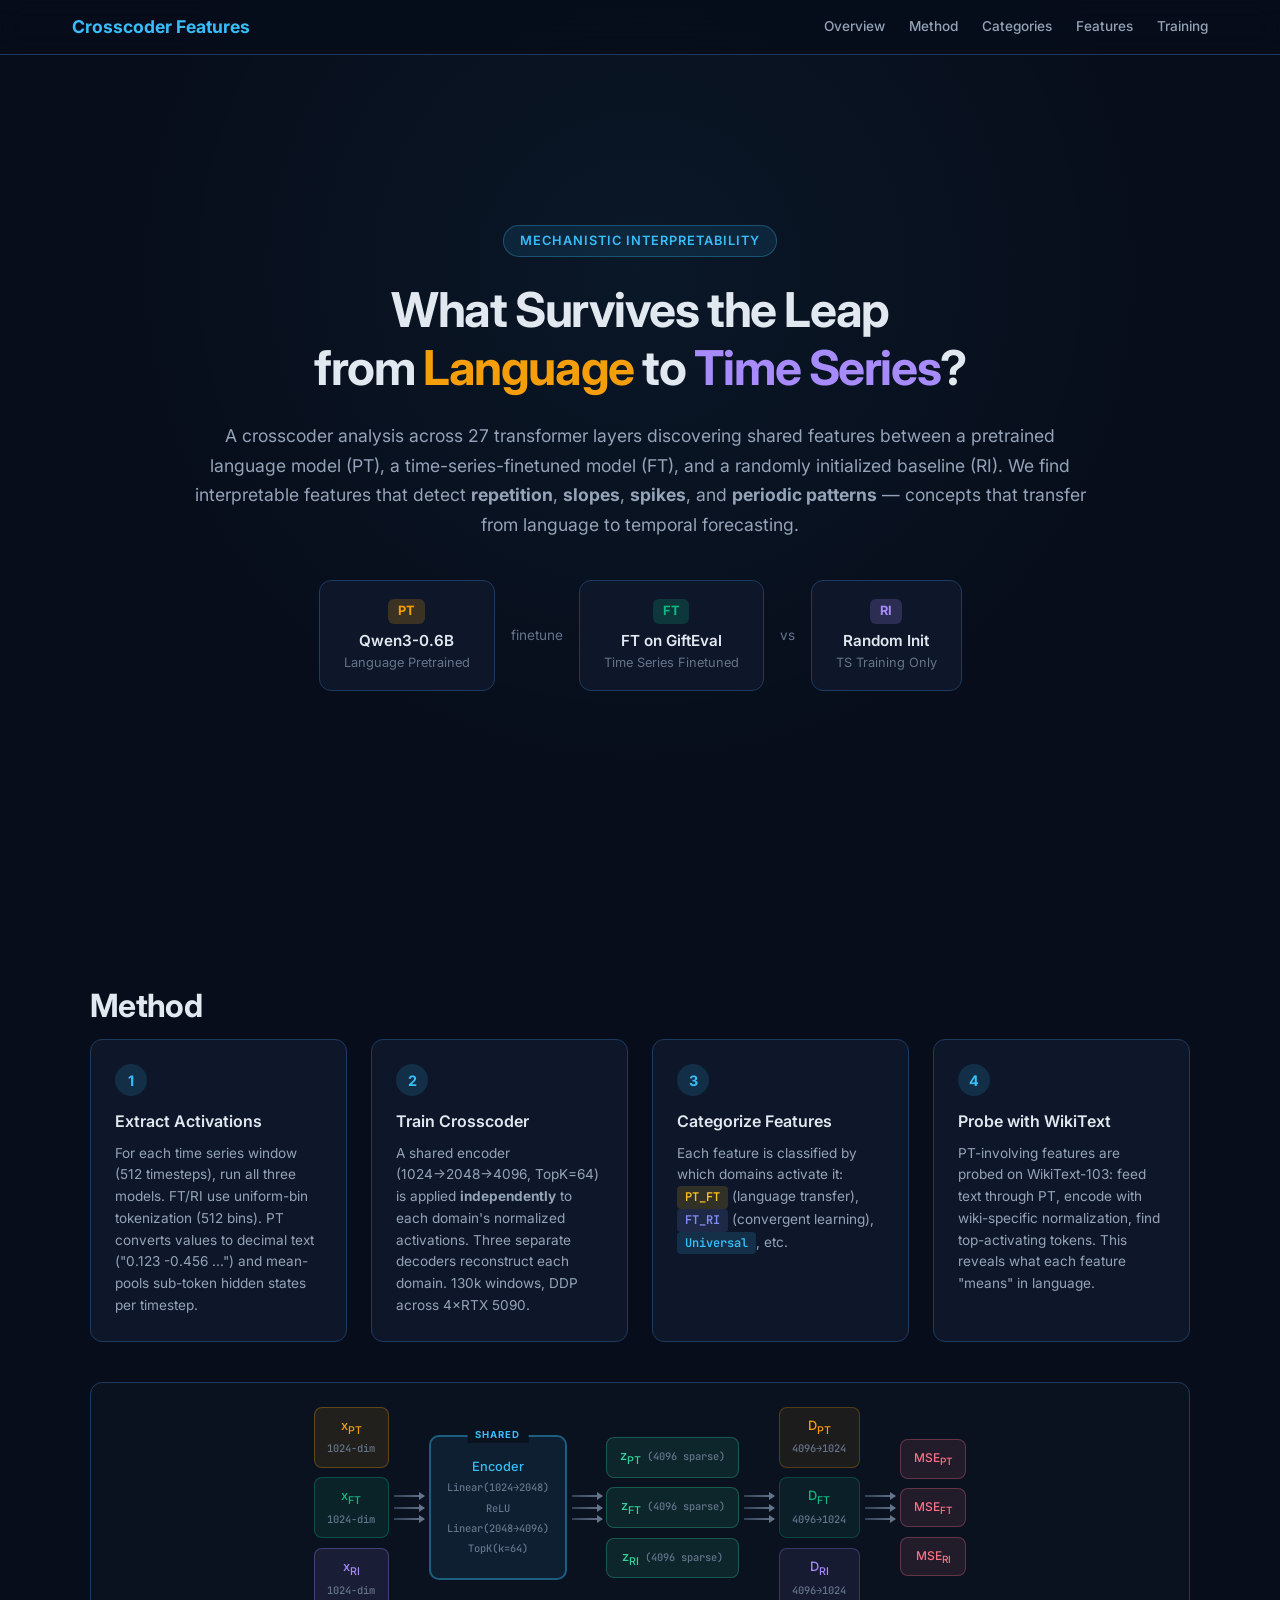
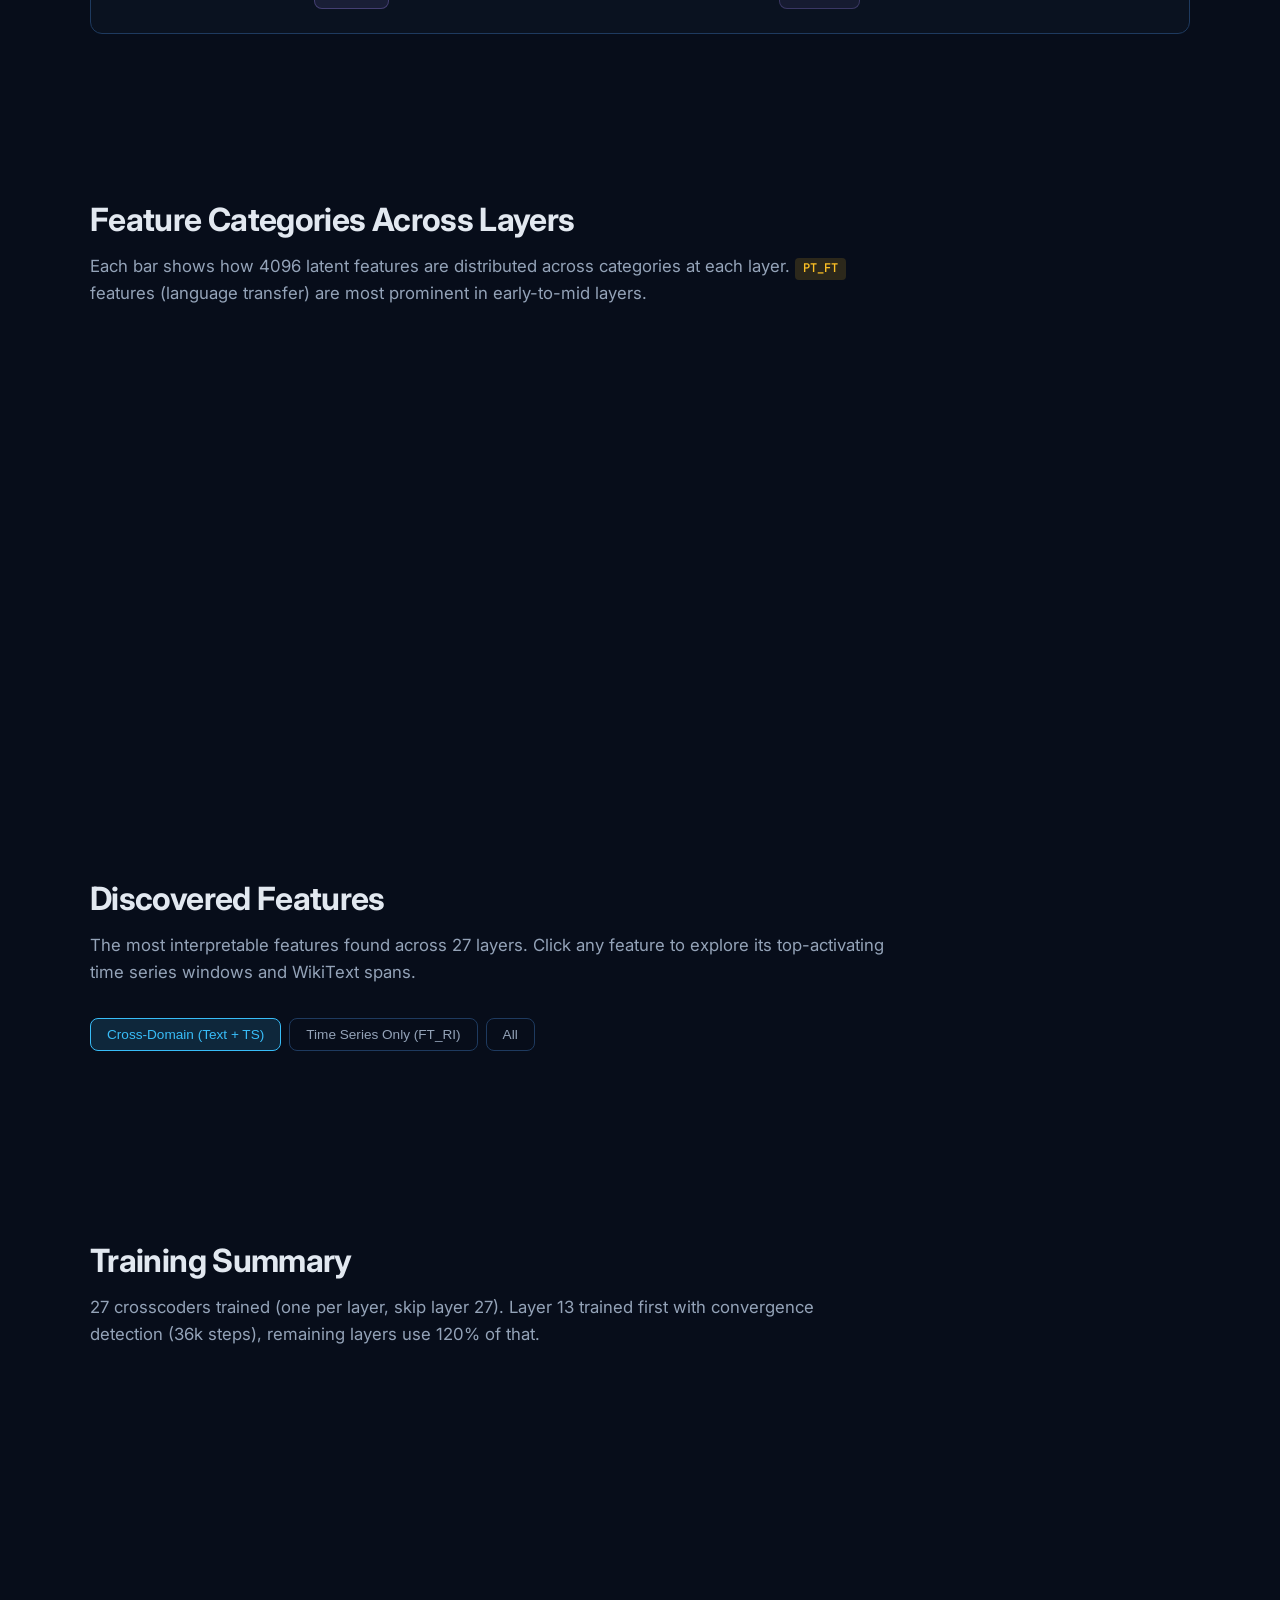
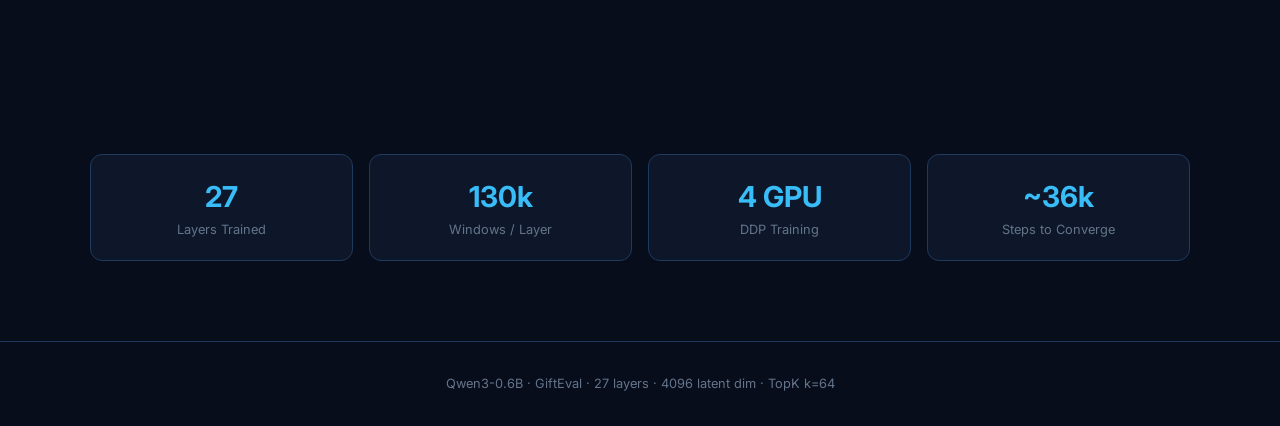
==== commit 61168f83: "working reproduction of the code + updated website" ====
--- a/docs/index.html
+++ b/docs/index.html
@@ -3,380 +3,206 @@
 <head>
   <meta charset="UTF-8">
   <meta name="viewport" content="width=device-width, initial-scale=1.0">
-  <title>Feature Transfer from Language to Time Series — Prateek Humane · Mila</title>
+  <title>Feature Transfer from Language to Time Series</title>
   <link rel="preconnect" href="https://fonts.googleapis.com">
-  <link href="https://fonts.googleapis.com/css2?family=Inter:wght@300;400;500;600;700&family=Space+Grotesk:wght@400;500;600;700&family=JetBrains+Mono:wght@400;500&display=swap" rel="stylesheet">
+  <link href="https://fonts.googleapis.com/css2?family=Inter:wght@300;400;500;600;700&family=JetBrains+Mono:wght@400;500&display=swap" rel="stylesheet">
   <link rel="stylesheet" href="style.css">
 </head>
 <body>
 
 <nav id="main-nav">
   <div class="nav-inner">
-    <span class="nav-logo">Feature Transfer</span>
+    <span class="nav-logo">Crosscoder Features</span>
     <div class="nav-links">
-      <a href="#setup">Setup</a>
-      <a href="#method">Crosscoder</a>
-      <a href="#exp1">Bin 3-Way</a>
-      <a href="#exp2">Text 3-Way</a>
+      <a href="#hero">Overview</a>
+      <a href="#method">Method</a>
+      <a href="#categories">Categories</a>
       <a href="#features">Features</a>
-      <a href="#ablation">Ablation</a>
-      <a href="#task-arith">Task Arith.</a>
+      <a href="#training">Training</a>
     </div>
   </div>
 </nav>
 
-<!-- ═══════════════════════════════════════════════════════════════ HERO -->
+<!-- HERO -->
 <section id="hero">
-  <div class="hero-bg-grid"></div>
   <div class="hero-content">
-    <div class="hero-pill">Mechanistic Interpretability · Time-Series Forecasting</div>
+    <div class="hero-pill">Mechanistic Interpretability</div>
     <h1 class="hero-title">
       What Survives the Leap<br>
-      from <span class="grad-pt">Language</span> to <span class="grad-ri">Time Series</span>?
+      from <span class="c-pt">Language</span> to <span class="c-ri">Time Series</span>?
     </h1>
     <p class="hero-sub">
-      A crosscoder analysis identifying which internal features transfer from language pretraining
-      when a model is finetuned on time-series forecasting — and proving they causally explain the performance gap.
+      A crosscoder analysis across 27 transformer layers discovering shared features between
+      a pretrained language model (PT), a time-series-finetuned model (FT), and a randomly initialized baseline (RI).
+      We find interpretable features that detect <strong>repetition</strong>, <strong>slopes</strong>, <strong>spikes</strong>, and <strong>periodic patterns</strong>
+      &mdash; concepts that transfer from language to temporal forecasting.
     </p>
-    <div class="hero-author">
-      <span class="author-name">Prateek Humane</span>
-      <span class="sep">·</span>
-      <span class="institution">Mila</span>
-    </div>
-
     <div class="model-trio">
-      <div class="model-card pt anim-card" style="--delay:0ms">
-        <div class="mc-tag" style="--c:#f59e0b">PT</div>
-        <div class="mc-name">Language<br>Pretrained</div>
-        <div class="mc-desc">Qwen3-0.6B-Base<br>No TS finetuning</div>
-        <div class="mc-glow"></div>
-      </div>
-      <div class="model-connector">
-        <svg viewBox="0 0 120 60" preserveAspectRatio="none">
-          <path d="M10,30 Q60,10 110,30" stroke="#10b981" stroke-width="1.5" fill="none" stroke-dasharray="4,3" class="anim-dash"/>
-          <text x="60" y="18" text-anchor="middle" font-size="8" fill="#10b981cc" font-family="Inter">finetune on TS</text>
-        </svg>
-      </div>
-      <div class="model-card ft anim-card" style="--delay:150ms">
-        <div class="mc-tag" style="--c:#10b981">FT</div>
-        <div class="mc-name">Fine-Tuned</div>
-        <div class="mc-desc">PT → gift-eval<br>time series</div>
-        <div class="mc-glow"></div>
-      </div>
+      <div class="model-card"><div class="mc-tag c-pt-bg">PT</div><div class="mc-name">Qwen3-0.6B</div><div class="mc-desc">Language Pretrained</div></div>
+      <div class="model-arrow">finetune</div>
+      <div class="model-card"><div class="mc-tag c-ft-bg">FT</div><div class="mc-name">FT on GiftEval</div><div class="mc-desc">Time Series Finetuned</div></div>
       <div class="model-vs">vs</div>
-      <div class="model-card ri anim-card" style="--delay:300ms">
-        <div class="mc-tag" style="--c:#a78bfa">RI</div>
-        <div class="mc-name">Random Init</div>
-        <div class="mc-desc">No pretraining<br>TS training only</div>
-        <div class="mc-glow"></div>
-      </div>
-    </div>
-
-    <div class="hero-question">
-      FT outperforms RI on time-series forecasting — but <em>why?</em><br>
-      Which internal features does language pretraining contribute?
-    </div>
-  </div>
-  <div class="scroll-nudge">scroll ↓</div>
-</section>
-
-<!-- ═══════════════════════════════════════════════════════════════ SETUP -->
-<section id="setup">
-  <div class="section-wrap">
-    <div class="section-label">Setup</div>
-    <h2>Three Models, One Benchmark</h2>
-    <p class="section-lead">All three models share the Qwen3-0.6B architecture (28 layers, hidden dim 1024) and the same tokenizer. Time-series values are z-score normalized and discretized into 512 uniform bins.</p>
-
-    <div class="setup-grid">
-      <div class="setup-panel">
-        <h3>Tokenization</h3>
-        <div class="token-flow">
-          <div class="tf-row">
-            <span class="tf-label">Raw values</span>
-            <div class="tf-vals raw">
-              <span>142.3</span><span>139.1</span><span>156.8</span><span class="dim">···</span>
-            </div>
-          </div>
-          <div class="tf-arrow">↓ z-score normalize · clip ±5</div>
-          <div class="tf-row">
-            <span class="tf-label">Normalized</span>
-            <div class="tf-vals norm">
-              <span>−0.31</span><span>−0.89</span><span>+1.14</span><span class="dim">···</span>
-            </div>
-          </div>
-          <div class="tf-arrow">↓ 512 uniform bins</div>
-          <div class="tf-row">
-            <span class="tf-label">Token IDs</span>
-            <div class="tf-vals tok">
-              <span>231</span><span>186</span><span>314</span><span class="dim">···</span>
-            </div>
-          </div>
+      <div class="model-card"><div class="mc-tag c-ri-bg">RI</div><div class="mc-name">Random Init</div><div class="mc-desc">TS Training Only</div></div>
+    </div>
+  </div>
+</section>
+
+<!-- METHOD -->
+<section id="method">
+  <div class="section-wrap">
+    <h2>Method</h2>
+    <div class="method-grid">
+      <div class="method-step">
+        <div class="step-num">1</div>
+        <h3>Extract Activations</h3>
+        <p>For each time series window (512 timesteps), run all three models. FT/RI use uniform-bin tokenization (512 bins). PT converts values to decimal text ("0.123 -0.456 ...") and mean-pools sub-token hidden states per timestep.</p>
+      </div>
+      <div class="method-step">
+        <div class="step-num">2</div>
+        <h3>Train Crosscoder</h3>
+        <p>A shared encoder (1024&rarr;2048&rarr;4096, TopK=64) is applied <strong>independently</strong> to each domain's normalized activations. Three separate decoders reconstruct each domain. 130k windows, DDP across 4&times;RTX 5090.</p>
+      </div>
+      <div class="method-step">
+        <div class="step-num">3</div>
+        <h3>Categorize Features</h3>
+        <p>Each feature is classified by which domains activate it: <span class="badge badge-ptft">PT_FT</span> (language transfer), <span class="badge badge-ftri">FT_RI</span> (convergent learning), <span class="badge badge-univ">Universal</span>, etc.</p>
+      </div>
+      <div class="method-step">
+        <div class="step-num">4</div>
+        <h3>Probe with WikiText</h3>
+        <p>PT-involving features are probed on WikiText-103: feed text through PT, encode with wiki-specific normalization, find top-activating tokens. This reveals what each feature "means" in language.</p>
+      </div>
+    </div>
+    <div class="arch-diagram-v2">
+      <!-- Input column: 3 separate domain inputs -->
+      <div class="arch-col arch-inputs">
+        <div class="arch-box-v2 arch-pt">x<sub>PT</sub><br><span class="arch-dim">1024-dim</span></div>
+        <div class="arch-box-v2 arch-ft">x<sub>FT</sub><br><span class="arch-dim">1024-dim</span></div>
+        <div class="arch-box-v2 arch-ri">x<sub>RI</sub><br><span class="arch-dim">1024-dim</span></div>
+      </div>
+
+      <!-- Arrows in -->
+      <div class="arch-arrows-col">
+        <div class="arch-arrow-line"></div>
+        <div class="arch-arrow-line"></div>
+        <div class="arch-arrow-line"></div>
+      </div>
+
+      <!-- Shared encoder (single tall box) -->
+      <div class="arch-col">
+        <div class="arch-box-v2 arch-encoder-v2">
+          <div class="arch-shared-label">SHARED</div>
+          Encoder<br>
+          <span class="arch-dim">Linear(1024&rarr;2048)<br>ReLU<br>Linear(2048&rarr;4096)<br>TopK(k=64)</span>
         </div>
-        <p class="tf-note">Context length 512, prediction length 64. Special tokens: BOS=151643, PAD=151645. Only token IDs 0–511 are used for TS (BinOnlyLogitsProcessor).</p>
-      </div>
-
-      <div class="setup-panel">
-        <h3>Performance on gift-eval (46 datasets)</h3>
-        <p class="perf-sub">Mean Normalized Deviation ND[0.5] · lower is better</p>
-        <canvas id="perf-chart" width="440" height="180"></canvas>
-        <p class="perf-note">FT outperforms RI consistently, but the gap is modest. The mechanistic question: <em>what exactly did language pretraining contribute?</em></p>
-      </div>
-    </div>
-  </div>
-</section>
-
-<!-- ═══════════════════════════════════════════════════════════════ METHOD -->
-<section id="method">
-  <div class="section-wrap">
-    <div class="section-label">Method</div>
-    <h2>Crosscoders: Shared Encoder, Separate Decoders</h2>
-    <p class="section-lead">A crosscoder is a sparse autoencoder trained simultaneously on activations from multiple models. A <strong>shared encoder</strong> maps all models into a common sparse latent space; <strong>separate decoders</strong> reconstruct each model's activations. Features with high mean activation in multiple models are shared features — revealing representational overlap.</p>
-
-    <div class="arch-wrap">
-      <canvas id="arch-canvas" width="900" height="400"></canvas>
-      <div class="arch-controls">
-        <button class="arch-btn active" data-mode="3way">3-Way (PT+FT+RI)</button>
-        <button class="arch-btn" data-mode="pairwise">Pairwise (FT↔RI)</button>
-      </div>
-    </div>
-
-    <div class="method-bottom">
-      <div class="loss-box">
-        <div class="loss-title">Loss Function (3-way)</div>
-        <div class="loss-eq">
-          <span class="leq-L">ℒ</span> =
-          <span class="leq-term pt">MSE(x̂<sub>PT</sub>, x<sub>PT</sub>)</span> +
-          <span class="leq-term ft">MSE(x̂<sub>FT</sub>, x<sub>FT</sub>)</span> +
-          <span class="leq-term ri">MSE(x̂<sub>RI</sub>, x<sub>RI</sub>)</span> +
-          <span class="leq-aux">α · ℒ<sub>aux</sub></span>
-        </div>
-        <p class="loss-note">α = 1/32. ℒ<sub>aux</sub> is an AuxK auxiliary loss that prevents dead features. TopK sparsity with k=64 (≈1.5% of 4096 features active per token). Decoder columns constrained to unit norm after each step, enabling cross-model cosine similarity comparisons. Activations collected at layers 2, 8, 16, 24, 27.</p>
-      </div>
-
-      <div class="cats-box">
-        <div class="cats-title">Feature Categories</div>
-        <div class="cats-list">
-          <div class="cat-row ptft"><span class="cat-dot"></span><strong>PT_FT ★</strong> — high in PT &amp; FT, low in RI → <em>language transfer</em></div>
-          <div class="cat-row ftonly"><span class="cat-dot"></span><strong>FT_only</strong> — high in FT, absent in PT &amp; RI</div>
-          <div class="cat-row ftri"><span class="cat-dot"></span><strong>FT_RI</strong> — high in FT &amp; RI, absent in PT → convergent TS learning</div>
-          <div class="cat-row univ"><span class="cat-dot"></span><strong>Universal</strong> — high in all three</div>
-          <div class="cat-row ptonly"><span class="cat-dot"></span><strong>PT_only</strong> — lost during finetuning</div>
-          <div class="cat-row rionly"><span class="cat-dot"></span><strong>RI_only</strong> — scratch-trained representation</div>
-        </div>
-      </div>
-    </div>
-  </div>
-</section>
-
-<!-- ═══════════════════════════════════════════════════════════════ EXP 1 -->
-<section id="exp1">
-  <div class="section-wrap">
-    <div class="section-label">Experiment 1</div>
-    <h2>3-Way Crosscoder (Bin Tokens)</h2>
-    <p class="section-lead">First, we train a 3-way crosscoder on residual stream activations where PT uses the same bin-token format as FT and RI. This gives a baseline picture of which features transfer across layers.</p>
-
-    <div class="exp1-warn">
-      <span class="warn-icon">⚠</span>
-      <span><strong>Known limitation:</strong> bin tokens are out-of-distribution for PT (it was never trained on them). Some shared features may reflect tokenization artifacts. Experiment 2 removes this confound.</span>
-    </div>
-
-    <div class="layer-section">
-      <h3>PT_FT Feature Count Across Layers</h3>
-      <p>Features that are high in both PT and FT but low in RI — the language transfer signature.</p>
-      <div class="layer-chart-wrap">
-        <canvas id="layer-chart" width="700" height="280"></canvas>
-      </div>
-      <div class="layer-insights">
-        <div class="li-card"><strong>L8 peak (49–50 features)</strong> — language transfer is front-loaded in early layers</div>
-        <div class="li-card"><strong>L16 transition (24–28)</strong> — middle layers are a mixing zone</div>
-        <div class="li-card"><strong>L27 survivor (1 feature)</strong> — the language signal concentrates to a single irreplaceable feature at output</div>
-      </div>
-    </div>
-
-    <div class="convergence-section">
-      <h3>Convergence Hierarchy</h3>
-      <p>Measured by number of shared features between pairs at each layer.</p>
-      <canvas id="convergence-chart" width="700" height="220"></canvas>
-      <p class="conv-note">At every layer: <strong>PT↔RI &lt; FT↔RI &lt; PT↔FT</strong>. Language pretraining and random TS training produce the most divergent representations; finetuning bridges them.</p>
-    </div>
-  </div>
-</section>
-
-<!-- ═══════════════════════════════════════════════════════════════ EXP 2 -->
-<section id="exp2">
-  <div class="section-wrap">
-    <div class="section-label">Experiment 2 · Key Experiment</div>
-    <h2>3-Way Crosscoder with PT_text</h2>
-    <p class="section-lead">To remove the tokenization confound, we feed time series to PT as <strong>natural language text</strong> — the format it was actually pretrained on. Each numeric value is serialized as text and its subword token hidden states are <strong>mean-pooled</strong> to produce one activation vector per timestep, aligned with FT and RI.</p>
-
-    <div class="pooling-wrap">
-      <h3>Per-Value Pooling Pipeline</h3>
-      <canvas id="pooling-canvas" width="860" height="200"></canvas>
-    </div>
-
-    <div class="bin-text-wrap">
-      <h3>PT_FT Feature Counts: Bin vs. Text Format</h3>
-      <p>Text-format PT finds <strong>41 PT_FT features at L16</strong> — a 70% increase over the bin-format baseline — confirming genuine representational alignment rather than a tokenization artifact.</p>
-      <canvas id="bin-text-chart" width="700" height="260"></canvas>
-    </div>
-
-    <div class="probing-wrap">
-      <h3>Post-hoc Text Probing</h3>
-      <p>After identifying PT_FT features, we probe their meaning in natural language by feeding WikiText-2 through PT and measuring each feature's activation per token. The highest-activating tokens reveal what the feature "represents" in language.</p>
-      <div class="probing-chain">
-        <div class="pc-step">3-way crosscoder identifies feature <strong>f</strong> as PT_FT</div>
-        <div class="pc-arrow">→</div>
-        <div class="pc-step">Feed WikiText-2 through PT · measure activation of <strong>f</strong> per token</div>
-        <div class="pc-arrow">→</div>
-        <div class="pc-step">Top-activating tokens → <em>semantic label</em></div>
-        <div class="pc-arrow">→</div>
-        <div class="pc-step">Top TS windows in FT where <strong>f</strong> fires → <em>TS application</em></div>
-      </div>
-    </div>
-  </div>
-</section>
-
-<!-- ═══════════════════════════════════════════════════════════════ FEATURES -->
+      </div>
+
+      <!-- Arrows mid -->
+      <div class="arch-arrows-col">
+        <div class="arch-arrow-line"></div>
+        <div class="arch-arrow-line"></div>
+        <div class="arch-arrow-line"></div>
+      </div>
+
+      <!-- Sparse latents -->
+      <div class="arch-col arch-latents">
+        <div class="arch-box-v2 arch-z">z<sub>PT</sub><span class="arch-dim"> (4096 sparse)</span></div>
+        <div class="arch-box-v2 arch-z">z<sub>FT</sub><span class="arch-dim"> (4096 sparse)</span></div>
+        <div class="arch-box-v2 arch-z">z<sub>RI</sub><span class="arch-dim"> (4096 sparse)</span></div>
+      </div>
+
+      <!-- Arrows out -->
+      <div class="arch-arrows-col">
+        <div class="arch-arrow-line"></div>
+        <div class="arch-arrow-line"></div>
+        <div class="arch-arrow-line"></div>
+      </div>
+
+      <!-- 3 separate decoders -->
+      <div class="arch-col arch-decoders">
+        <div class="arch-box-v2 arch-dec-pt">D<sub>PT</sub><br><span class="arch-dim">4096&rarr;1024</span></div>
+        <div class="arch-box-v2 arch-dec-ft">D<sub>FT</sub><br><span class="arch-dim">4096&rarr;1024</span></div>
+        <div class="arch-box-v2 arch-dec-ri">D<sub>RI</sub><br><span class="arch-dim">4096&rarr;1024</span></div>
+      </div>
+
+      <!-- Arrows final -->
+      <div class="arch-arrows-col">
+        <div class="arch-arrow-line"></div>
+        <div class="arch-arrow-line"></div>
+        <div class="arch-arrow-line"></div>
+      </div>
+
+      <!-- Loss -->
+      <div class="arch-col arch-losses">
+        <div class="arch-box-v2 arch-loss">MSE<sub>PT</sub></div>
+        <div class="arch-box-v2 arch-loss">MSE<sub>FT</sub></div>
+        <div class="arch-box-v2 arch-loss">MSE<sub>RI</sub></div>
+      </div>
+    </div>
+  </div>
+</section>
+
+<!-- CATEGORIES -->
+<section id="categories">
+  <div class="section-wrap">
+    <h2>Feature Categories Across Layers</h2>
+    <p class="section-lead">Each bar shows how 4096 latent features are distributed across categories at each layer. <span class="badge badge-ptft">PT_FT</span> features (language transfer) are most prominent in early-to-mid layers.</p>
+    <div class="chart-container">
+      <canvas id="category-chart" width="1000" height="350"></canvas>
+    </div>
+    <div class="category-legend" id="cat-legend"></div>
+  </div>
+</section>
+
+<!-- TOP FEATURES -->
 <section id="features">
   <div class="section-wrap">
-    <div class="section-label">Feature Discovery</div>
-    <h2>Ten Transferred Features</h2>
-    <p class="section-lead">These are the most striking PT_FT features — shared between PT (text representations) and FT (time-series forecasting) but absent in RI. Each reveals a specific concept from language that maps onto a temporal pattern.</p>
-    <div id="features-grid" class="features-grid">
-      <!-- rendered by JS -->
-    </div>
-  </div>
-</section>
-
-<!-- ═══════════════════════════════════════════════════════════════ ABLATION -->
-<section id="ablation">
-  <div class="section-wrap">
-    <div class="section-label">Causal Evidence</div>
-    <h2>Ablation: PT_FT Features Causally Drive FT's Advantage</h2>
-    <p class="section-lead">Correlation isn't causation. To prove PT_FT features matter, we zero out their directions from FT's residual stream and measure the performance drop.</p>
-
-    <div class="ablation-grid">
-      <div class="abl-panel">
-        <h3>3-Way Ablation (Layer 8)</h3>
-        <p>Ablate PT_FT feature directions from FT's residual stream vs. ablate FT_only features.</p>
-        <canvas id="abl-3way-chart" width="380" height="280"></canvas>
-        <div class="abl-insight">
-          Ablating PT_FT features raises FT error to exactly RI level — <strong>completely wiping out the performance gap</strong>. Ablating FT_only features barely moves the needle.
-        </div>
-      </div>
-
-      <div class="abl-panel">
-        <h3>Pairwise Ablation (45 FT-dominant features)</h3>
-        <p>Ablate each FT-dominant feature (from FT↔RI crosscoder) individually and classify the result.</p>
-        <canvas id="abl-pie-chart" width="380" height="200"></canvas>
-        <div class="abl-counts">
-          <div class="ac-item strong"><span class="ac-n">32</span><span class="ac-l">STRONG<br>TRANSFER</span></div>
-          <div class="ac-item moderate"><span class="ac-n">13</span><span class="ac-l">MODERATE<br>TRANSFER</span></div>
-          <div class="ac-item redundant"><span class="ac-n">0</span><span class="ac-l">REDUNDANT</span></div>
-        </div>
-        <p class="abl-note">Zero redundant features. Every FT-dominant feature either has no RI equivalent or activates at 40–60× higher magnitude in FT.</p>
-      </div>
-    </div>
-
-    <div class="covid-banner">
-      <div class="covid-icon">📊</div>
-      <div>
-        <h4>COVID Spike Dominance</h4>
-        <p>The top individual features explain <strong>250–270% of the FT vs. RI performance gap</strong> on <code>covid_deaths</code> windows (more than 100% because FT's advantage concentrates on high-difficulty windows). <strong>80% of the top-15 causal features</strong> are critical on this dataset. Language pretraining appears especially effective at handling structural breaks and sudden distributional shifts — patterns with analogues in natural language (breaking news, sudden events).</p>
-      </div>
-    </div>
-
-    <div class="geometry-banner">
-      <h4>Feature Magnitude, Not Geometry</h4>
-      <p>13 of 45 causal features have cosine similarity > 0.4 with an RI feature — RI independently discovers the <em>same direction</em>. Yet 10/13 are still STRONG_TRANSFER. The difference is <strong>activation magnitude</strong>: FT fires 40–60× stronger. RI has the geometry; FT has the amplitude.</p>
-    </div>
-  </div>
-</section>
-
-<!-- ═══════════════════════════════════════════════════════════════ TASK ARITH -->
-<section id="task-arith">
-  <div class="section-wrap">
-    <div class="section-label">Task Arithmetic</div>
-    <h2>Weight-Space Transfer Does Not Work</h2>
-    <p class="section-lead">If language pretraining's contribution is simply encoded in the weight delta Δ = FT − PT, then adding Δ to RI should transfer the skill. We test this across multiple scales α.</p>
-
-    <div class="ta-eq-box">
-      <div class="ta-eq">RI_arith = RI + α · Δ &nbsp;&nbsp;&nbsp; Δ = FT − PT</div>
-    </div>
-
-    <div class="ta-scoreboard">
-      <div class="ta-score-item best"><div class="ta-smodel ft-c">FT</div><div class="ta-sval">0.266</div><div class="ta-slabel">🥇 best</div></div>
-      <div class="ta-score-item mid"><div class="ta-smodel ri-c">RI</div><div class="ta-sval">0.275</div><div class="ta-slabel">🥈</div></div>
-      <div class="ta-score-item low"><div class="ta-smodel arith-c">RI_arith α=0.5</div><div class="ta-sval">0.305</div><div class="ta-slabel">🥉</div></div>
-      <div class="ta-score-meta">Mean ND[0.5] on 35 common datasets · lower is better</div>
-    </div>
-
-    <div class="ta-heatmap-section">
-      <h3>Per-Dataset Performance Heatmap</h3>
-      <p>ND[0.5] for each model × dataset. Hover for values.</p>
-      <div id="ta-heatmap" class="ta-heatmap-wrap">
-        <!-- rendered by JS -->
-      </div>
-      <p class="heatmap-note">Rand_arith (task vector applied to an untrained model) completely fails. RI_arith performs <em>worse</em> than RI on the same datasets — the weight delta interferes with RI's learned representations.</p>
-    </div>
-
-    <div class="ta-insights">
-      <div class="tai-card">
-        <div class="tai-icon">🎲</div>
-        <h4>TS training is necessary</h4>
-        <p>Rand_arith (Δ alone, no TS training) fails completely (ND ≈ 1.5). The task vector cannot substitute for learning on the target domain.</p>
-      </div>
-      <div class="tai-card">
-        <div class="tai-icon">⚡</div>
-        <h4>Δ interferes with RI</h4>
-        <p>RI_arith performs worse than RI. The weight delta disrupts RI's own learned representations rather than augmenting them.</p>
-      </div>
-      <div class="tai-card">
-        <div class="tai-icon">🧬</div>
-        <h4>Knowledge lives in representations</h4>
-        <p>The advantage is in FT's <em>activations</em>, not extractable as a weight delta. Transfer requires learning the representational substrate from scratch.</p>
-      </div>
-    </div>
-  </div>
-</section>
-
-<!-- ═══════════════════════════════════════════════════════════════ SUMMARY -->
-<section id="summary">
-  <div class="section-wrap">
-    <div class="section-label">Takeaways</div>
-    <h2>Summary</h2>
-    <div class="sum-grid">
-      <div class="sum-card">
-        <div class="sum-n">01</div>
-        <h4>Specific, interpretable features transfer</h4>
-        <p>PT_FT features encode concepts like recurrence tracking, threshold detection, and ecological stability — abstract structures discovered in text that prove useful for temporal forecasting.</p>
-      </div>
-      <div class="sum-card">
-        <div class="sum-n">02</div>
-        <h4>Transfer is causal</h4>
-        <p>Ablating PT_FT features at L8 raises FT's error to RI level, erasing the entire performance gap. 32/45 individually tested features are STRONG_TRANSFER with zero redundant.</p>
-      </div>
-      <div class="sum-card">
-        <div class="sum-n">03</div>
-        <h4>Magnitude matters more than direction</h4>
-        <p>RI often discovers the same feature <em>directions</em> as FT but at 40–60× lower activation magnitude. Transfer amplifies existing geometric structure rather than creating new directions.</p>
-      </div>
-      <div class="sum-card">
-        <div class="sum-n">04</div>
-        <h4>Weight arithmetic cannot replicate it</h4>
-        <p>Task arithmetic (RI + α·Δ) performs worse than RI alone. The knowledge is embedded in learned representations — it cannot be transplanted via weight-space operations.</p>
-      </div>
+    <h2>Discovered Features</h2>
+    <p class="section-lead">The most interpretable features found across 27 layers. Click any feature to explore its top-activating time series windows and WikiText spans.</p>
+
+    <div class="feature-tabs">
+      <button class="tab-btn active" data-filter="cross">Cross-Domain (Text + TS)</button>
+      <button class="tab-btn" data-filter="ts">Time Series Only (FT_RI)</button>
+      <button class="tab-btn" data-filter="all">All</button>
+    </div>
+
+    <div id="feature-grid" class="feature-grid"></div>
+  </div>
+</section>
+
+<!-- FEATURE DETAIL MODAL -->
+<div id="feature-modal" class="modal hidden">
+  <div class="modal-backdrop"></div>
+  <div class="modal-content">
+    <button class="modal-close">&times;</button>
+    <div id="modal-body"></div>
+  </div>
+</div>
+
+<!-- TRAINING -->
+<section id="training">
+  <div class="section-wrap">
+    <h2>Training Summary</h2>
+    <p class="section-lead">27 crosscoders trained (one per layer, skip layer 27). Layer 13 trained first with convergence detection (36k steps), remaining layers use 120% of that.</p>
+    <div class="chart-container">
+      <canvas id="training-chart" width="1000" height="350"></canvas>
+    </div>
+    <div class="training-stats">
+      <div class="stat-card"><div class="stat-val">27</div><div class="stat-label">Layers Trained</div></div>
+      <div class="stat-card"><div class="stat-val">130k</div><div class="stat-label">Windows / Layer</div></div>
+      <div class="stat-card"><div class="stat-val">4 GPU</div><div class="stat-label">DDP Training</div></div>
+      <div class="stat-card"><div class="stat-val">~36k</div><div class="stat-label">Steps to Converge</div></div>
     </div>
   </div>
 </section>
 
 <footer>
   <div class="footer-inner">
-    <span class="footer-name">Prateek Humane · Mila</span>
-    <span class="footer-detail">Qwen3-0.6B · gift-eval (46 datasets) · 5 layers · latent dim 4096 · TopK k=64</span>
+    <span>Qwen3-0.6B &middot; GiftEval &middot; 27 layers &middot; 4096 latent dim &middot; TopK k=64</span>
   </div>
 </footer>
 
+<script src="data.js"></script>
 <script src="script.js"></script>
 </body>
 </html>
--- a/docs/style.css
+++ b/docs/style.css
@@ -1,364 +1,243 @@
-/* ─── Variables ──────────────────────────────────────────────────── */
-:root {
-  --bg:        #070d1a;
-  --surface:   #0d1729;
-  --surface2:  #121f38;
-  --border:    #1e3a5f;
-  --border2:   #2a4a72;
-
-  --pt:   #f59e0b;
-  --ft:   #10b981;
-  --ri:   #a78bfa;
-  --blue: #38bdf8;
-
-  --text:   #e2e8f0;
-  --muted:  #64748b;
-  --soft:   #94a3b8;
-
-  --ptft:  #fbbf24;
-  --ftonly:#34d399;
-  --ftri:  #818cf8;
-  --univ:  #38bdf8;
-  --ptonly:#fb923c;
-  --rionly:#c084fc;
-
-  --r4: 4px;
-  --r8: 8px;
-  --r12:12px;
-  --r16:16px;
-
-  font-family: 'Inter', system-ui, sans-serif;
-  font-size: 16px;
-}
-
-/* ─── Reset ──────────────────────────────────────────────────────── */
+/* ═══ RESET + BASE ═══ */
 *, *::before, *::after { box-sizing: border-box; margin: 0; padding: 0; }
 html { scroll-behavior: smooth; }
-body { background: var(--bg); color: var(--text); line-height: 1.6; overflow-x: hidden; }
-a { color: var(--blue); text-decoration: none; }
+body {
+  font-family: 'Inter', -apple-system, sans-serif;
+  background: #070d1a;
+  color: #e2e8f0;
+  line-height: 1.6;
+  overflow-x: hidden;
+}
+a { color: #38bdf8; text-decoration: none; }
 a:hover { text-decoration: underline; }
-strong { font-weight: 600; }
-em { color: var(--soft); font-style: italic; }
-code { font-family: 'JetBrains Mono', monospace; font-size: 0.85em; background: var(--surface2); padding: 1px 5px; border-radius: 3px; color: var(--blue); }
-canvas { display: block; }
-
-/* ─── Nav ────────────────────────────────────────────────────────── */
+
+/* ═══ NAV ═══ */
 #main-nav {
   position: fixed; top: 0; left: 0; right: 0; z-index: 100;
-  background: rgba(7,13,26,0.92);
-  backdrop-filter: blur(12px);
-  border-bottom: 1px solid var(--border);
+  background: rgba(7,13,26,0.85); backdrop-filter: blur(12px);
+  border-bottom: 1px solid #1e3a5f;
 }
 .nav-inner {
-  max-width: 1100px; margin: 0 auto;
-  padding: 0 24px;
-  height: 52px;
-  display: flex; align-items: center; gap: 32px;
-}
-.nav-logo { font-family: 'Space Grotesk', sans-serif; font-weight: 700; font-size: 0.95rem; color: var(--blue); letter-spacing: -0.01em; white-space: nowrap; }
-.nav-links { display: flex; gap: 4px; flex-wrap: wrap; }
-.nav-links a { padding: 4px 10px; border-radius: var(--r4); font-size: 0.82rem; color: var(--soft); transition: color .2s, background .2s; }
-.nav-links a:hover, .nav-links a.active { color: var(--text); background: var(--surface2); text-decoration: none; }
-
-/* ─── Section scaffold ────────────────────────────────────────────── */
-section { padding: 80px 0; }
-section:nth-child(even) { background: var(--surface); }
-.section-wrap { max-width: 1100px; margin: 0 auto; padding: 0 32px; }
-.section-label { font-size: 0.72rem; text-transform: uppercase; letter-spacing: 0.12em; color: var(--blue); font-weight: 600; margin-bottom: 8px; }
-h2 { font-family: 'Space Grotesk', sans-serif; font-size: clamp(1.6rem,3vw,2.4rem); font-weight: 700; letter-spacing: -0.02em; margin-bottom: 14px; line-height: 1.25; }
-h3 { font-family: 'Space Grotesk', sans-serif; font-size: 1.15rem; font-weight: 600; margin-bottom: 8px; }
-h4 { font-size: 1rem; font-weight: 600; margin-bottom: 6px; }
-.section-lead { color: var(--soft); font-size: 1.05rem; max-width: 780px; margin-bottom: 40px; line-height: 1.7; }
-p { margin-bottom: 12px; }
-
-/* ─── Hero ───────────────────────────────────────────────────────── */
+  max-width: 1200px; margin: 0 auto; padding: 0.8rem 2rem;
+  display: flex; align-items: center; justify-content: space-between;
+}
+.nav-logo { font-weight: 700; font-size: 1.1rem; color: #38bdf8; }
+.nav-links { display: flex; gap: 1.5rem; }
+.nav-links a { color: #94a3b8; font-size: 0.85rem; font-weight: 500; }
+.nav-links a:hover { color: #e2e8f0; text-decoration: none; }
+
+/* ═══ SECTIONS ═══ */
+section { padding: 5rem 2rem; }
+.section-wrap { max-width: 1100px; margin: 0 auto; }
+h2 { font-size: 2rem; font-weight: 700; margin-bottom: 0.5rem; letter-spacing: -0.02em; }
+.section-lead { color: #94a3b8; font-size: 1.05rem; margin-bottom: 2rem; max-width: 800px; }
+
+/* ═══ HERO ═══ */
 #hero {
-  min-height: 100vh;
-  display: flex; flex-direction: column; align-items: center; justify-content: center;
-  padding: 80px 32px 60px;
-  position: relative; overflow: hidden;
-}
-.hero-bg-grid {
-  position: absolute; inset: 0;
-  background-image:
-    linear-gradient(rgba(56,189,248,0.04) 1px, transparent 1px),
-    linear-gradient(90deg, rgba(56,189,248,0.04) 1px, transparent 1px);
-  background-size: 40px 40px;
-  animation: gridDrift 40s linear infinite;
-}
-@keyframes gridDrift { from { background-position: 0 0; } to { background-position: 40px 40px; } }
-
-.hero-content { max-width: 900px; text-align: center; z-index: 1; }
+  min-height: 100vh; display: flex; align-items: center; justify-content: center;
+  text-align: center; padding-top: 6rem;
+  background: radial-gradient(ellipse at 50% 30%, rgba(56,189,248,0.06) 0%, transparent 60%);
+}
+.hero-content { max-width: 900px; }
 .hero-pill {
-  display: inline-block;
-  font-size: 0.78rem; letter-spacing: 0.1em; text-transform: uppercase;
-  color: var(--blue); background: rgba(56,189,248,0.1);
-  border: 1px solid rgba(56,189,248,0.25);
-  padding: 5px 14px; border-radius: 20px;
-  margin-bottom: 28px;
-  animation: fadeUp .6s ease both;
-}
-.hero-title {
-  font-family: 'Space Grotesk', sans-serif;
-  font-size: clamp(2rem,5vw,3.6rem);
-  font-weight: 700; letter-spacing: -0.03em; line-height: 1.15;
-  margin-bottom: 22px;
-  animation: fadeUp .7s .1s ease both;
-}
-.grad-pt { color: var(--pt); }
-.grad-ri { color: var(--ri); }
-.hero-sub {
-  font-size: clamp(1rem,1.5vw,1.15rem); color: var(--soft);
-  max-width: 680px; margin: 0 auto 24px;
-  animation: fadeUp .7s .2s ease both; line-height: 1.7;
-}
-.hero-author {
-  font-size: 0.9rem; color: var(--muted); margin-bottom: 52px;
-  animation: fadeUp .7s .3s ease both;
-}
-.author-name { color: var(--soft); font-weight: 500; }
-.sep { margin: 0 8px; }
-.institution { color: var(--blue); font-weight: 500; }
-
-.model-trio {
-  display: flex; align-items: center; justify-content: center; gap: 0;
-  margin-bottom: 40px;
-  animation: fadeUp .8s .4s ease both;
-  flex-wrap: wrap; gap: 8px;
-}
+  display: inline-block; padding: 0.3rem 1rem; border-radius: 100px;
+  background: rgba(56,189,248,0.1); border: 1px solid rgba(56,189,248,0.3);
+  color: #38bdf8; font-size: 0.8rem; font-weight: 600; margin-bottom: 1.5rem;
+  text-transform: uppercase; letter-spacing: 0.08em;
+}
+.hero-title { font-size: 3rem; font-weight: 700; line-height: 1.2; margin-bottom: 1.5rem; letter-spacing: -0.03em; }
+.c-pt { color: #f59e0b; }
+.c-ft { color: #10b981; }
+.c-ri { color: #a78bfa; }
+.hero-sub { color: #94a3b8; font-size: 1.1rem; line-height: 1.7; margin-bottom: 2.5rem; }
+.model-trio { display: flex; align-items: center; justify-content: center; gap: 1rem; flex-wrap: wrap; }
 .model-card {
-  background: var(--surface);
-  border: 1px solid var(--border);
-  border-radius: var(--r12);
-  padding: 20px 24px;
-  min-width: 160px; text-align: center;
-  position: relative; overflow: hidden;
-  opacity: 0;
-  animation: cardPop .5s var(--delay) ease both;
-  transition: transform .2s, border-color .2s;
-}
-.model-card:hover { transform: translateY(-3px); }
-.model-card.pt { border-color: rgba(245,158,11,0.4); }
-.model-card.ft { border-color: rgba(16,185,129,0.4); }
-.model-card.ri { border-color: rgba(167,139,250,0.4); }
+  background: #0d1729; border: 1px solid #1e3a5f; border-radius: 12px;
+  padding: 1rem 1.5rem; text-align: center; min-width: 150px;
+}
 .mc-tag {
+  display: inline-block; padding: 0.15rem 0.6rem; border-radius: 6px;
+  font-weight: 700; font-size: 0.8rem; margin-bottom: 0.3rem;
+}
+.c-pt-bg { background: rgba(245,158,11,0.2); color: #f59e0b; }
+.c-ft-bg { background: rgba(16,185,129,0.2); color: #10b981; }
+.c-ri-bg { background: rgba(167,139,250,0.2); color: #a78bfa; }
+.mc-name { font-weight: 600; font-size: 0.95rem; }
+.mc-desc { color: #64748b; font-size: 0.8rem; }
+.model-arrow, .model-vs { color: #64748b; font-size: 0.85rem; }
+
+/* ═══ METHOD ═══ */
+.method-grid { display: grid; grid-template-columns: repeat(auto-fit, minmax(240px, 1fr)); gap: 1.5rem; margin-bottom: 2.5rem; }
+.method-step {
+  background: #0d1729; border: 1px solid #1e3a5f; border-radius: 12px; padding: 1.5rem;
+}
+.step-num {
+  width: 32px; height: 32px; border-radius: 50%; background: rgba(56,189,248,0.15);
+  color: #38bdf8; display: flex; align-items: center; justify-content: center;
+  font-weight: 700; font-size: 0.9rem; margin-bottom: 0.8rem;
+}
+.method-step h3 { font-size: 1rem; font-weight: 600; margin-bottom: 0.5rem; }
+.method-step p { color: #94a3b8; font-size: 0.85rem; line-height: 1.6; }
+
+/* Old arch diagram (keep for compat) */
+.arch-diagram { display: none; }
+
+/* New v2 architecture diagram */
+.arch-diagram-v2 {
+  display: flex; align-items: stretch; justify-content: center; gap: 0;
+  padding: 1.5rem; background: #0a1220; border-radius: 12px;
+  border: 1px solid #1e3a5f; overflow-x: auto;
+}
+.arch-col {
+  display: flex; flex-direction: column; justify-content: center; gap: 0.5rem;
+}
+.arch-inputs, .arch-latents, .arch-decoders, .arch-losses {
+  gap: 0.6rem;
+}
+.arch-arrows-col {
+  display: flex; flex-direction: column; justify-content: center; gap: 0.6rem;
+  padding: 0 0.3rem;
+}
+.arch-arrow-line {
+  width: 30px; height: 2px; position: relative;
+  background: linear-gradient(90deg, #334155, #64748b);
+}
+.arch-arrow-line::after {
+  content: ''; position: absolute; right: -1px; top: -3px;
+  border-left: 6px solid #64748b; border-top: 4px solid transparent;
+  border-bottom: 4px solid transparent;
+}
+.arch-box-v2 {
+  padding: 0.5rem 0.8rem; border-radius: 8px; text-align: center;
+  font-size: 0.8rem; font-weight: 500; white-space: nowrap;
+}
+.arch-dim { font-size: 0.65rem; color: #64748b; font-family: 'JetBrains Mono', monospace; }
+.arch-pt { background: rgba(245,158,11,0.1); border: 1px solid rgba(245,158,11,0.3); color: #f59e0b; }
+.arch-ft { background: rgba(16,185,129,0.1); border: 1px solid rgba(16,185,129,0.3); color: #10b981; }
+.arch-ri { background: rgba(167,139,250,0.1); border: 1px solid rgba(167,139,250,0.3); color: #a78bfa; }
+.arch-encoder-v2 {
+  background: rgba(56,189,248,0.08); border: 2px solid rgba(56,189,248,0.4);
+  color: #38bdf8; padding: 1.2rem 1rem; border-radius: 10px;
+  position: relative;
+}
+.arch-shared-label {
+  position: absolute; top: -10px; left: 50%; transform: translateX(-50%);
+  background: #0a1220; padding: 0 0.5rem; font-size: 0.6rem;
+  font-weight: 700; letter-spacing: 0.1em; color: #38bdf8;
+}
+.arch-z { background: rgba(52,211,153,0.1); border: 1px solid rgba(52,211,153,0.3); color: #34d399; }
+.arch-dec-pt { background: rgba(245,158,11,0.08); border: 1px solid rgba(245,158,11,0.25); color: #f59e0b; }
+.arch-dec-ft { background: rgba(16,185,129,0.08); border: 1px solid rgba(16,185,129,0.25); color: #10b981; }
+.arch-dec-ri { background: rgba(167,139,250,0.08); border: 1px solid rgba(167,139,250,0.25); color: #a78bfa; }
+.arch-loss { background: rgba(251,113,133,0.1); border: 1px solid rgba(251,113,133,0.3); color: #fb7185; font-size: 0.75rem; }
+
+/* ═══ BADGES ═══ */
+.badge {
+  display: inline-block; padding: 0.1rem 0.5rem; border-radius: 4px;
+  font-size: 0.75rem; font-weight: 600; font-family: 'JetBrains Mono', monospace;
+}
+.badge-ptft { background: rgba(251,191,36,0.15); color: #fbbf24; }
+.badge-ftri { background: rgba(129,140,248,0.15); color: #818cf8; }
+.badge-univ { background: rgba(56,189,248,0.15); color: #38bdf8; }
+.badge-ptftri { background: rgba(52,211,153,0.15); color: #34d399; }
+
+/* ═══ CHARTS ═══ */
+.chart-container { position: relative; margin: 1.5rem 0; }
+.chart-container canvas { width: 100%; height: 350px; display: block; }
+
+.category-legend {
+  display: flex; flex-wrap: wrap; gap: 1rem; justify-content: center;
+  margin-top: 1rem; font-size: 0.8rem;
+}
+.legend-item { display: flex; align-items: center; gap: 0.4rem; }
+.legend-dot { width: 12px; height: 12px; border-radius: 3px; }
+
+/* ═══ FEATURE TABS ═══ */
+.feature-tabs { display: flex; gap: 0.5rem; margin-bottom: 1.5rem; }
+.tab-btn {
+  padding: 0.5rem 1rem; border-radius: 8px; border: 1px solid #1e3a5f;
+  background: transparent; color: #94a3b8; cursor: pointer;
+  font-size: 0.85rem; font-weight: 500; transition: all 0.2s;
+}
+.tab-btn:hover { border-color: #38bdf8; color: #e2e8f0; }
+.tab-btn.active { background: rgba(56,189,248,0.15); border-color: #38bdf8; color: #38bdf8; }
+
+/* ═══ FEATURE GRID ═══ */
+.feature-grid { display: grid; grid-template-columns: repeat(auto-fill, minmax(320px, 1fr)); gap: 1rem; }
+.feature-card {
+  background: #0d1729; border: 1px solid #1e3a5f; border-radius: 12px;
+  padding: 1.2rem; cursor: pointer; transition: all 0.2s;
+}
+.feature-card:hover { border-color: #38bdf8; transform: translateY(-2px); box-shadow: 0 8px 24px rgba(0,0,0,0.3); }
+.feature-card.hidden { display: none; }
+.fc-header { display: flex; align-items: center; justify-content: space-between; margin-bottom: 0.6rem; }
+.fc-name { font-weight: 600; font-size: 1rem; }
+.fc-score {
+  padding: 0.2rem 0.5rem; border-radius: 6px; font-weight: 700; font-size: 0.8rem;
   font-family: 'JetBrains Mono', monospace;
-  font-size: 1.3rem; font-weight: 700;
-  color: var(--c); margin-bottom: 8px;
-}
-.mc-name { font-weight: 600; font-size: 0.95rem; margin-bottom: 6px; }
-.mc-desc { font-size: 0.78rem; color: var(--muted); line-height: 1.5; }
-.mc-glow {
-  position: absolute; inset: 0;
-  background: radial-gradient(circle at 50% 0%, rgba(255,255,255,0.04), transparent 70%);
-  pointer-events: none;
-}
-.model-connector { width: 100px; opacity: 0.7; }
-.model-connector svg { width: 100%; height: 50px; }
-.anim-dash { stroke-dashoffset: 0; animation: dashScroll 3s linear infinite; }
-@keyframes dashScroll { from { stroke-dashoffset: 20; } to { stroke-dashoffset: -20; } }
-.model-vs { font-family: 'JetBrains Mono', monospace; font-size: 0.9rem; color: var(--muted); padding: 0 8px; }
-
-.hero-question {
-  font-size: 1.05rem; color: var(--soft);
-  background: var(--surface);
-  border: 1px solid var(--border);
-  border-radius: var(--r12);
-  padding: 18px 28px;
-  display: inline-block;
-  animation: fadeUp .8s .5s ease both;
-  line-height: 1.65;
-}
-.scroll-nudge {
-  position: absolute; bottom: 28px;
-  font-size: 0.78rem; color: var(--muted);
-  animation: bounce 2s ease infinite;
-}
-@keyframes bounce { 0%,100%{transform:translateY(0)} 50%{transform:translateY(6px)} }
-@keyframes fadeUp { from{opacity:0;transform:translateY(16px)} to{opacity:1;transform:translateY(0)} }
-@keyframes cardPop { from{opacity:0;transform:scale(.92)translateY(8px)} to{opacity:1;transform:scale(1)translateY(0)} }
-
-/* ─── Setup ──────────────────────────────────────────────────────── */
-.setup-grid { display: grid; grid-template-columns: 1fr 1fr; gap: 32px; align-items: start; }
-@media(max-width:780px){ .setup-grid { grid-template-columns:1fr; } }
-.setup-panel { background: var(--bg); border: 1px solid var(--border); border-radius: var(--r12); padding: 28px; }
-.token-flow { display: flex; flex-direction: column; gap: 10px; margin: 20px 0 14px; }
-.tf-row { display: flex; align-items: center; gap: 14px; }
-.tf-label { font-size: 0.78rem; color: var(--muted); width: 90px; flex-shrink: 0; text-align: right; font-family: 'JetBrains Mono', monospace; }
-.tf-vals { display: flex; gap: 6px; flex-wrap: wrap; }
-.tf-vals span { padding: 3px 8px; border-radius: var(--r4); font-family:'JetBrains Mono',monospace; font-size:0.82rem; }
-.tf-vals.raw span { background:rgba(148,163,184,0.1); color:var(--soft); }
-.tf-vals.norm span { background:rgba(56,189,248,0.1); color:var(--blue); }
-.tf-vals.tok span { background:rgba(16,185,129,0.15); color:var(--ft); }
-.tf-vals .dim { color:var(--muted); background:none; }
-.tf-arrow { font-size:0.78rem; color:var(--muted); padding-left:104px; font-style:italic; }
-.tf-note { font-size:0.8rem; color:var(--muted); margin-top:10px; line-height:1.5; }
-.perf-sub { font-size:0.82rem; color:var(--muted); margin-bottom:16px; }
-.perf-note { font-size:0.82rem; color:var(--muted); margin-top:12px; line-height:1.5; }
-
-/* ─── Method ─────────────────────────────────────────────────────── */
-.arch-wrap { background:var(--bg); border:1px solid var(--border); border-radius:var(--r12); padding:24px; margin-bottom:24px; }
-.arch-controls { display:flex; gap:8px; margin-top:16px; }
-.arch-btn { padding:6px 14px; border-radius:var(--r4); border:1px solid var(--border); background:transparent; color:var(--soft); font-size:0.82rem; cursor:pointer; font-family:inherit; transition:.2s; }
-.arch-btn.active { background:var(--surface2); color:var(--text); border-color:var(--border2); }
-.method-bottom { display:grid; grid-template-columns:1fr 1fr; gap:24px; }
-@media(max-width:780px){ .method-bottom{grid-template-columns:1fr;} }
-.loss-box, .cats-box { background:var(--bg); border:1px solid var(--border); border-radius:var(--r12); padding:24px; }
-.loss-title, .cats-title { font-size:0.72rem; text-transform:uppercase; letter-spacing:0.1em; color:var(--blue); font-weight:600; margin-bottom:14px; }
-.loss-eq { font-size:1.05rem; line-height:2; flex-wrap:wrap; display:flex; gap:4px; align-items:baseline; margin-bottom:14px; }
-.leq-L { font-size:1.3rem; font-style:italic; color:var(--text); margin-right:6px; }
-.leq-term { padding:2px 6px; border-radius:var(--r4); font-size:0.9rem; }
-.leq-term.pt { background:rgba(245,158,11,0.15); color:var(--pt); }
-.leq-term.ft { background:rgba(16,185,129,0.15); color:var(--ft); }
-.leq-term.ri { background:rgba(167,139,250,0.15); color:var(--ri); }
-.leq-aux { color:var(--muted); font-size:0.9rem; }
-.loss-note { font-size:0.82rem; color:var(--muted); line-height:1.6; }
-.cats-list { display:flex; flex-direction:column; gap:8px; }
-.cat-row { display:flex; align-items:center; gap:8px; font-size:0.85rem; }
-.cat-dot { width:10px; height:10px; border-radius:50%; flex-shrink:0; }
-.cat-row.ptft .cat-dot { background:var(--ptft); }
-.cat-row.ftonly .cat-dot { background:var(--ftonly); }
-.cat-row.ftri .cat-dot { background:var(--ftri); }
-.cat-row.univ .cat-dot { background:var(--univ); }
-.cat-row.ptonly .cat-dot { background:var(--ptonly); }
-.cat-row.rionly .cat-dot { background:var(--rionly); }
-
-/* ─── Exp 1 ──────────────────────────────────────────────────────── */
-.exp1-warn { background:rgba(245,158,11,0.08); border:1px solid rgba(245,158,11,0.25); border-radius:var(--r8); padding:14px 18px; font-size:0.88rem; display:flex; gap:10px; margin-bottom:36px; }
-.warn-icon { color:var(--pt); flex-shrink:0; }
-.layer-chart-wrap { background:var(--bg); border:1px solid var(--border); border-radius:var(--r12); padding:24px; margin-bottom:20px; }
-.layer-insights { display:grid; grid-template-columns:repeat(3,1fr); gap:14px; margin-top:20px; }
-@media(max-width:700px){ .layer-insights{grid-template-columns:1fr;} }
-.li-card { background:var(--bg); border:1px solid var(--border); border-radius:var(--r8); padding:14px 16px; font-size:0.85rem; color:var(--soft); }
-.convergence-section { margin-top:40px; }
-.conv-note { font-size:0.85rem; color:var(--muted); margin-top:10px; }
-canvas#convergence-chart { background:var(--bg); border:1px solid var(--border); border-radius:var(--r12); padding:20px; max-width:100%; }
-
-/* ─── Exp 2 ──────────────────────────────────────────────────────── */
-.pooling-wrap { margin-bottom:40px; }
-.pooling-wrap canvas { background:var(--bg); border:1px solid var(--border); border-radius:var(--r12); padding:16px; max-width:100%; }
-.bin-text-wrap { margin-bottom:40px; }
-.bin-text-wrap canvas { background:var(--bg); border:1px solid var(--border); border-radius:var(--r12); padding:20px; max-width:100%; }
-.probing-wrap { background:var(--bg); border:1px solid var(--border); border-radius:var(--r12); padding:28px; }
-.probing-chain { display:flex; align-items:center; flex-wrap:wrap; gap:10px; margin-top:16px; }
-.pc-step { background:var(--surface2); border:1px solid var(--border); border-radius:var(--r8); padding:10px 14px; font-size:0.85rem; color:var(--soft); max-width:200px; text-align:center; }
-.pc-arrow { color:var(--blue); font-size:1.2rem; }
-
-/* ─── Feature cards ───────────────────────────────────────────────── */
-.features-grid { display:flex; flex-direction:column; gap:32px; }
-.feat-card {
-  background:var(--surface);
-  border:1px solid var(--border);
-  border-radius:var(--r16);
-  overflow:hidden;
-  transition:border-color .3s;
-  opacity:0; transform:translateY(20px);
-  transition: opacity .5s ease, transform .5s ease, border-color .3s;
-}
-.feat-card.visible { opacity:1; transform:translateY(0); }
-.feat-card:hover { border-color:var(--border2); }
-.feat-header {
-  display:flex; align-items:center; justify-content:space-between;
-  padding:16px 24px; border-bottom:1px solid var(--border);
-  background:var(--bg);
-}
-.feat-meta { display:flex; align-items:center; gap:10px; }
-.feat-layer { font-family:'JetBrains Mono',monospace; font-size:0.78rem; padding:3px 8px; border-radius:var(--r4); background:var(--surface2); color:var(--soft); }
-.feat-id { font-family:'JetBrains Mono',monospace; font-size:0.88rem; font-weight:600; color:var(--text); }
-.feat-ratio { font-family:'JetBrains Mono',monospace; font-size:0.82rem; font-weight:700; padding:4px 10px; border-radius:var(--r4); }
-.feat-body { display:grid; grid-template-columns:1fr 1fr; }
-@media(max-width:700px){ .feat-body{grid-template-columns:1fr;} }
-.feat-text-panel { padding:24px; border-right:1px solid var(--border); }
-.feat-ts-panel { padding:24px; display:flex; flex-direction:column; }
-.feat-panel-label { font-size:0.7rem; text-transform:uppercase; letter-spacing:0.1em; color:var(--muted); margin-bottom:14px; font-weight:600; }
-.text-examples { display:flex; flex-direction:column; gap:8px; }
-.tex-row { font-size:0.85rem; font-family:'JetBrains Mono',monospace; line-height:1.5; color:var(--soft); }
-.tex-row .ctx { color:var(--muted); }
-.tex-row .hit { color:var(--text); background:rgba(251,191,36,0.15); border:1px solid rgba(251,191,36,0.3); border-radius:3px; padding:0 3px; font-weight:600; }
-.feat-ts-img-wrap {
-  position: relative;
-  isolation: isolate;
-  height: 130px;
-  border-radius: 6px;
-  overflow: hidden;
-  background: #0a0f1a;
-}
-.feat-ts-img {
-  display: block;
-  width: 100%;
-  height: 130px;
-  object-fit: fill;
-}
-.feat-ts-tint {
-  position: absolute;
-  inset: 0;
-  background: var(--feat-color, #38bdf8);
-  mix-blend-mode: screen;
-  opacity: 0.75;
-  pointer-events: none;
-}
-.feat-ts-dataset { font-size:0.75rem; color:var(--muted); margin-top:8px; }
-.feat-desc { padding:18px 24px; border-top:1px solid var(--border); font-size:0.88rem; color:var(--soft); line-height:1.65; background:rgba(0,0,0,0.2); }
-.feat-title { font-family:'Space Grotesk',sans-serif; font-size:1.1rem; font-weight:700; margin-bottom:4px; }
-.feat-tagline { font-size:0.82rem; color:var(--muted); }
-
-/* ─── Ablation ───────────────────────────────────────────────────── */
-.ablation-grid { display:grid; grid-template-columns:1fr 1fr; gap:28px; margin-bottom:28px; }
-@media(max-width:760px){ .ablation-grid{grid-template-columns:1fr;} }
-.abl-panel { background:var(--bg); border:1px solid var(--border); border-radius:var(--r12); padding:24px; }
-.abl-insight { font-size:0.85rem; color:var(--soft); margin-top:14px; line-height:1.6; background:var(--surface); border-radius:var(--r8); padding:12px 14px; }
-.abl-counts { display:flex; gap:16px; margin:16px 0; }
-.ac-item { flex:1; text-align:center; padding:14px 8px; border-radius:var(--r8); border:1px solid var(--border); }
-.ac-item.strong { border-color:rgba(16,185,129,0.4); background:rgba(16,185,129,0.08); }
-.ac-item.moderate { border-color:rgba(245,158,11,0.4); background:rgba(245,158,11,0.08); }
-.ac-item.redundant { border-color:rgba(100,116,139,0.4); background:rgba(100,116,139,0.05); }
-.ac-n { display:block; font-size:1.8rem; font-weight:700; font-family:'Space Grotesk',sans-serif; }
-.ac-item.strong .ac-n { color:var(--ft); }
-.ac-item.moderate .ac-n { color:var(--pt); }
-.ac-item.redundant .ac-n { color:var(--muted); }
-.ac-l { font-size:0.7rem; text-transform:uppercase; letter-spacing:0.08em; color:var(--muted); margin-top:2px; display:block; }
-.abl-note { font-size:0.82rem; color:var(--muted); }
-.covid-banner { background:rgba(16,185,129,0.06); border:1px solid rgba(16,185,129,0.2); border-radius:var(--r12); padding:24px; display:flex; gap:18px; align-items:flex-start; margin-bottom:20px; }
-.covid-icon { font-size:1.5rem; flex-shrink:0; }
-.covid-banner p { font-size:0.9rem; color:var(--soft); }
-.geometry-banner { background:rgba(56,189,248,0.05); border:1px solid rgba(56,189,248,0.15); border-radius:var(--r12); padding:24px; }
-.geometry-banner p { font-size:0.9rem; color:var(--soft); }
-
-/* ─── Task Arithmetic ────────────────────────────────────────────── */
-.ta-eq-box { background:var(--surface2); border:1px solid var(--border2); border-radius:var(--r8); padding:16px 24px; margin-bottom:28px; display:inline-block; }
-.ta-eq { font-family:'JetBrains Mono',monospace; font-size:1rem; color:var(--text); }
-.ta-scoreboard { display:flex; gap:16px; align-items:stretch; flex-wrap:wrap; margin-bottom:36px; }
-.ta-score-item { flex:1; min-width:140px; background:var(--surface); border:1px solid var(--border); border-radius:var(--r12); padding:20px; text-align:center; }
-.ta-score-item.best { border-color:rgba(16,185,129,0.4); }
-.ta-score-meta { flex:100%; font-size:0.78rem; color:var(--muted); display:flex; align-items:center; padding-left:4px; }
-.ta-smodel { font-family:'JetBrains Mono',monospace; font-size:0.85rem; font-weight:600; margin-bottom:6px; }
-.ft-c { color:var(--ft); } .ri-c { color:var(--ri); } .arith-c { color:var(--pt); }
-.ta-sval { font-size:1.6rem; font-weight:700; font-family:'Space Grotesk',sans-serif; margin-bottom:4px; }
-.ta-slabel { font-size:0.82rem; color:var(--muted); }
-.ta-heatmap-section { margin-bottom:36px; }
-.ta-heatmap-wrap { overflow-x:auto; background:var(--bg); border:1px solid var(--border); border-radius:var(--r12); padding:16px; }
-.heatmap-note { font-size:0.82rem; color:var(--muted); margin-top:12px; }
-.ta-insights { display:grid; grid-template-columns:repeat(3,1fr); gap:20px; }
-@media(max-width:700px){ .ta-insights{grid-template-columns:1fr;} }
-.tai-card { background:var(--bg); border:1px solid var(--border); border-radius:var(--r12); padding:22px; }
-.tai-icon { font-size:1.4rem; margin-bottom:10px; }
-.tai-card h4 { margin-bottom:8px; }
-.tai-card p { font-size:0.85rem; color:var(--soft); }
-
-/* ─── Summary ────────────────────────────────────────────────────── */
-.sum-grid { display:grid; grid-template-columns:repeat(2,1fr); gap:20px; }
-@media(max-width:680px){ .sum-grid{grid-template-columns:1fr;} }
-.sum-card { background:var(--bg); border:1px solid var(--border); border-radius:var(--r12); padding:28px; }
-.sum-n { font-family:'JetBrains Mono',monospace; font-size:0.78rem; color:var(--blue); font-weight:600; margin-bottom:10px; }
-.sum-card h4 { margin-bottom:8px; }
-.sum-card p { font-size:0.88rem; color:var(--soft); line-height:1.65; }
-
-/* ─── Footer ─────────────────────────────────────────────────────── */
-footer { border-top:1px solid var(--border); padding:28px 0; }
-.footer-inner { max-width:1100px; margin:0 auto; padding:0 32px; display:flex; justify-content:space-between; align-items:center; flex-wrap:wrap; gap:10px; }
-.footer-name { font-weight:600; font-size:0.9rem; }
-.footer-detail { font-size:0.78rem; color:var(--muted); font-family:'JetBrains Mono',monospace; }
-
-/* ─── Utilities ──────────────────────────────────────────────────── */
-.arch-wrap canvas { max-width:100%; }
-.layer-chart-wrap canvas { max-width:100%; }
+}
+.score-8 { background: rgba(16,185,129,0.2); color: #10b981; }
+.score-7 { background: rgba(56,189,248,0.2); color: #38bdf8; }
+.score-6 { background: rgba(251,191,36,0.2); color: #fbbf24; }
+.score-5 { background: rgba(167,139,250,0.2); color: #a78bfa; }
+.fc-meta { font-size: 0.75rem; color: #64748b; margin-bottom: 0.5rem; font-family: 'JetBrains Mono', monospace; }
+.fc-desc { font-size: 0.85rem; color: #94a3b8; line-height: 1.5; }
+.fc-preview { margin-top: 0.8rem; border-radius: 8px; overflow: hidden; background: #0a1220; height: 80px; }
+.fc-preview canvas { width: 100%; height: 100%; }
+
+/* ═══ MODAL ═══ */
+.modal { position: fixed; inset: 0; z-index: 200; display: flex; align-items: center; justify-content: center; }
+.modal.hidden { display: none; }
+.modal-backdrop { position: absolute; inset: 0; background: rgba(0,0,0,0.7); backdrop-filter: blur(4px); }
+.modal-content {
+  position: relative; background: #0d1729; border: 1px solid #1e3a5f; border-radius: 16px;
+  padding: 2rem; max-width: 1000px; width: 95%; max-height: 90vh; overflow-y: auto;
+}
+.modal-close {
+  position: absolute; top: 1rem; right: 1rem; background: none; border: none;
+  color: #94a3b8; font-size: 1.5rem; cursor: pointer; line-height: 1;
+}
+.modal-close:hover { color: #e2e8f0; }
+.modal-title { font-size: 1.5rem; font-weight: 700; margin-bottom: 0.3rem; }
+.modal-subtitle { font-size: 0.85rem; color: #64748b; margin-bottom: 1.5rem; font-family: 'JetBrains Mono', monospace; }
+
+.modal-section { margin-bottom: 2rem; }
+.modal-section h3 { font-size: 1.1rem; font-weight: 600; margin-bottom: 0.8rem; color: #e2e8f0; }
+
+.ts-plot-container { margin-bottom: 1rem; }
+.ts-plot-container canvas {
+  width: 100%; height: 120px; border-radius: 8px; background: #0a1220;
+  border: 1px solid #1e3a5f;
+}
+.ts-plot-label { font-size: 0.75rem; color: #64748b; margin-bottom: 0.3rem; font-family: 'JetBrains Mono', monospace; }
+
+.wiki-span {
+  background: #0a1220; border: 1px solid #1e3a5f; border-radius: 8px;
+  padding: 1rem; margin-bottom: 0.8rem; font-size: 0.85rem; line-height: 1.7;
+}
+.wiki-span-act {
+  font-family: 'JetBrains Mono', monospace; font-size: 0.7rem;
+  color: #64748b; margin-bottom: 0.3rem;
+}
+.wiki-highlight { background: rgba(251,191,36,0.2); color: #fbbf24; padding: 0.1rem 0.2rem; border-radius: 3px; }
+
+/* ═══ TRAINING ═══ */
+.training-stats { display: grid; grid-template-columns: repeat(auto-fit, minmax(140px, 1fr)); gap: 1rem; margin-top: 1.5rem; }
+.stat-card {
+  background: #0d1729; border: 1px solid #1e3a5f; border-radius: 12px;
+  padding: 1.2rem; text-align: center;
+}
+.stat-val { font-size: 1.8rem; font-weight: 700; color: #38bdf8; }
+.stat-label { font-size: 0.8rem; color: #64748b; }
+
+/* ═══ FOOTER ═══ */
+footer { padding: 2rem; text-align: center; border-top: 1px solid #1e3a5f; }
+.footer-inner { color: #64748b; font-size: 0.8rem; }
+
+/* ═══ RESPONSIVE ═══ */
+@media (max-width: 768px) {
+  .hero-title { font-size: 2rem; }
+  section { padding: 3rem 1rem; }
+  .feature-grid { grid-template-columns: 1fr; }
+  .nav-links { display: none; }
+}
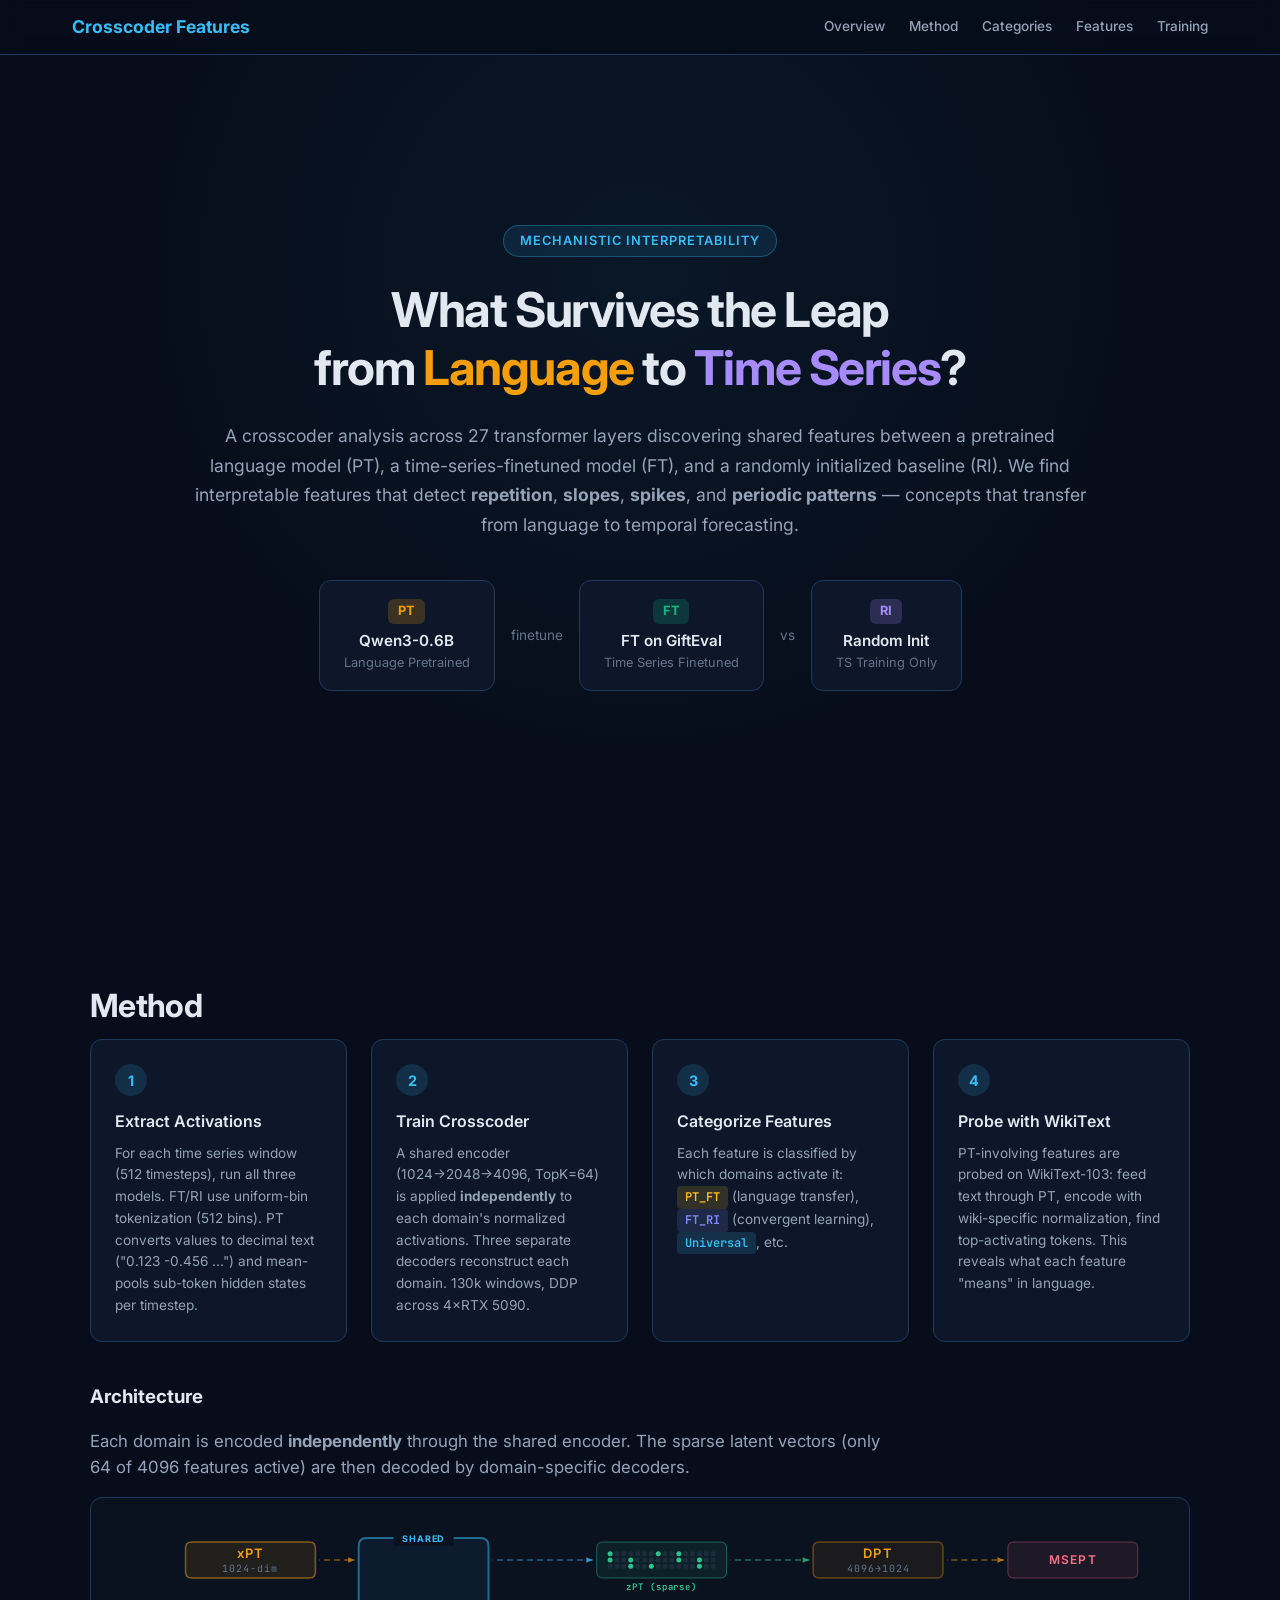
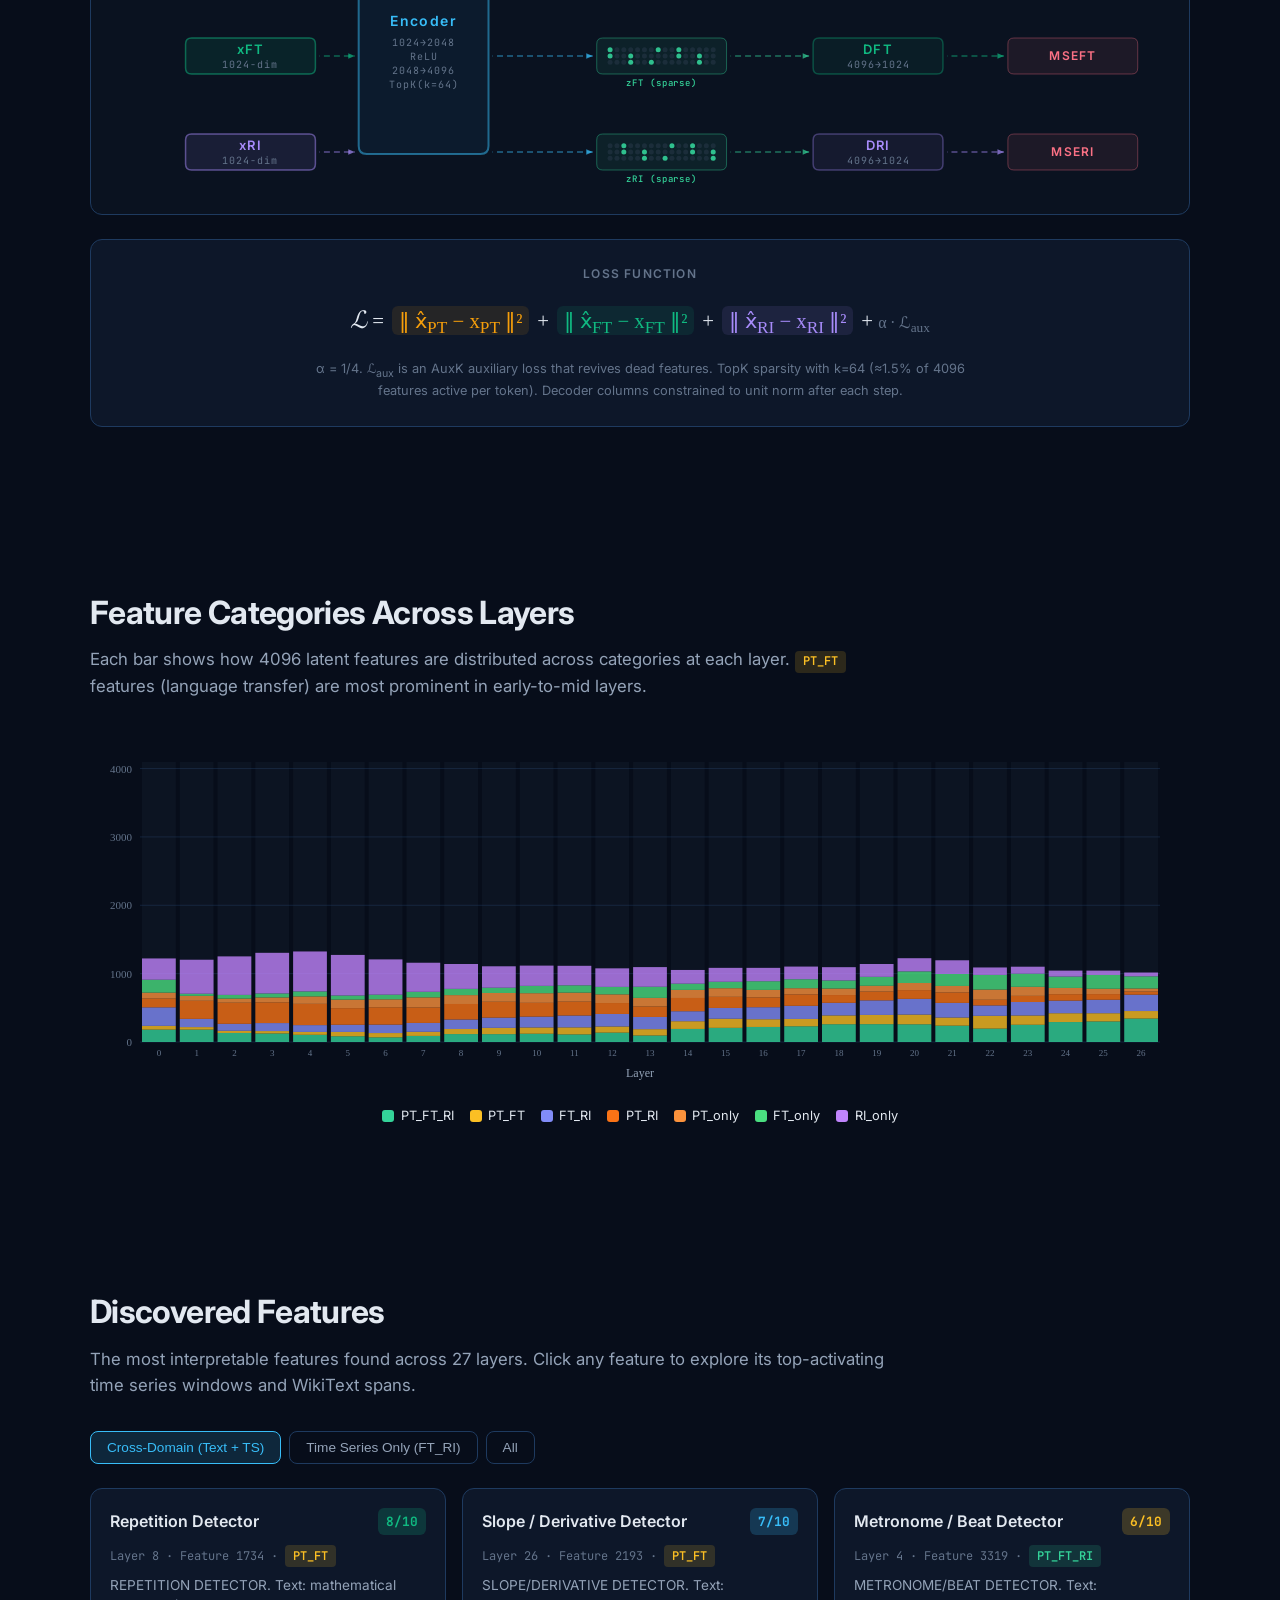
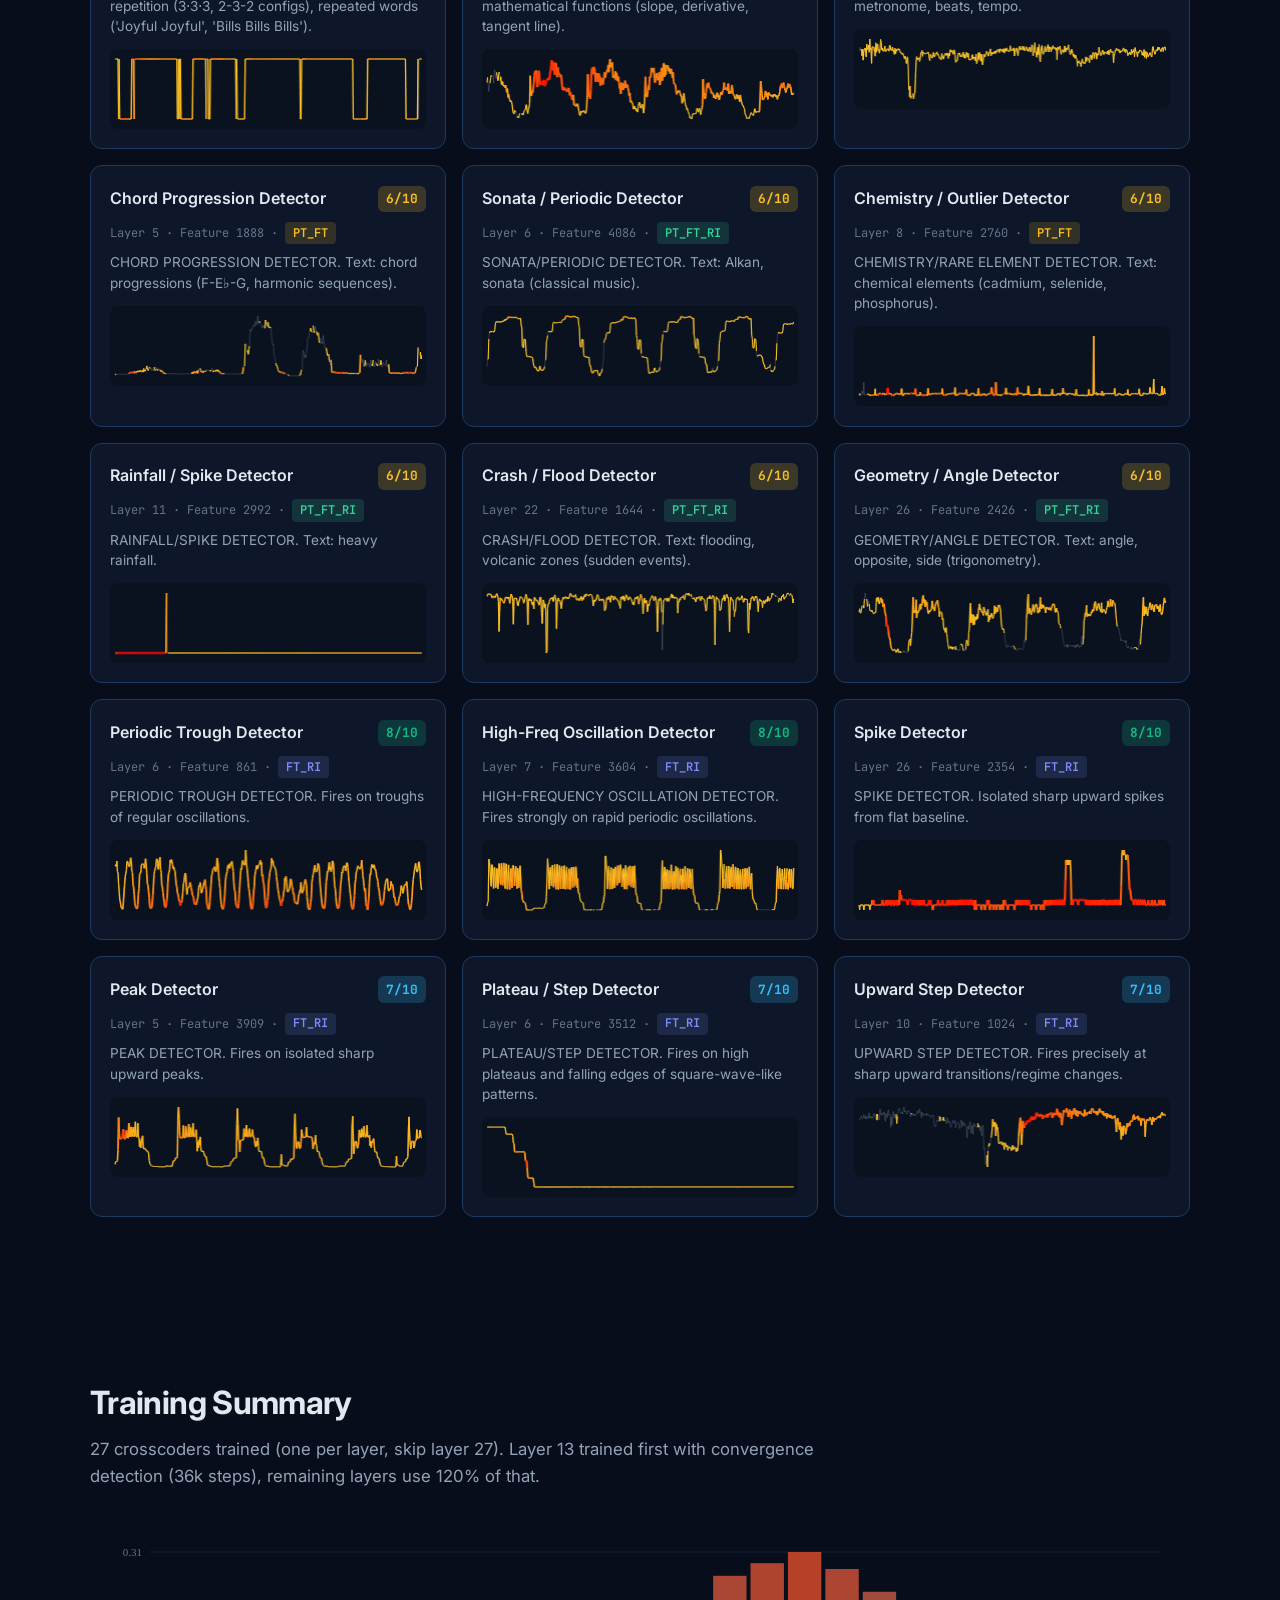
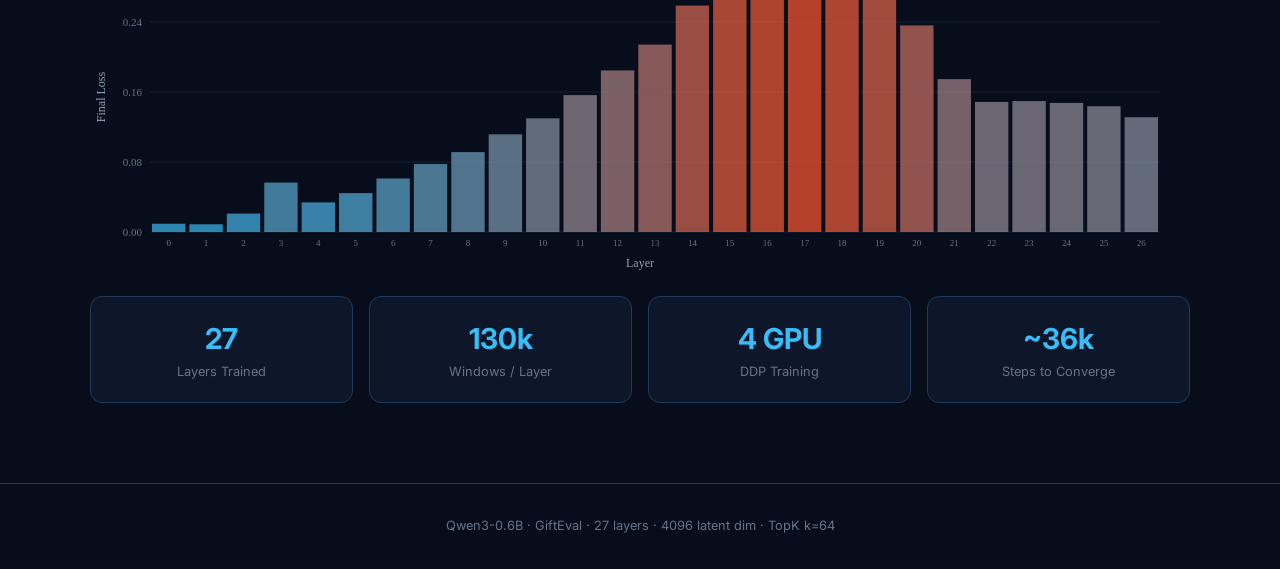
==== commit d6ad0098: "website methods section graphic improved" ====
--- a/docs/index.html
+++ b/docs/index.html
@@ -73,71 +73,23 @@
         <p>PT-involving features are probed on WikiText-103: feed text through PT, encode with wiki-specific normalization, find top-activating tokens. This reveals what each feature "means" in language.</p>
       </div>
     </div>
-    <div class="arch-diagram-v2">
-      <!-- Input column: 3 separate domain inputs -->
-      <div class="arch-col arch-inputs">
-        <div class="arch-box-v2 arch-pt">x<sub>PT</sub><br><span class="arch-dim">1024-dim</span></div>
-        <div class="arch-box-v2 arch-ft">x<sub>FT</sub><br><span class="arch-dim">1024-dim</span></div>
-        <div class="arch-box-v2 arch-ri">x<sub>RI</sub><br><span class="arch-dim">1024-dim</span></div>
+
+    <h3 style="margin-top:2rem;margin-bottom:1rem">Architecture</h3>
+    <p class="section-lead" style="margin-bottom:1rem">Each domain is encoded <strong>independently</strong> through the shared encoder. The sparse latent vectors (only 64 of 4096 features active) are then decoded by domain-specific decoders.</p>
+    <div class="arch-canvas-wrap">
+      <canvas id="arch-canvas" width="900" height="300"></canvas>
+    </div>
+
+    <div class="loss-box">
+      <div class="loss-title">Loss Function</div>
+      <div class="loss-eq">
+        <span class="loss-L">&#x2112;</span> =
+        <span class="loss-term loss-pt">&#x2016; x&#x0302;<sub>PT</sub> &minus; x<sub>PT</sub> &#x2016;&sup2;</span> +
+        <span class="loss-term loss-ft">&#x2016; x&#x0302;<sub>FT</sub> &minus; x<sub>FT</sub> &#x2016;&sup2;</span> +
+        <span class="loss-term loss-ri">&#x2016; x&#x0302;<sub>RI</sub> &minus; x<sub>RI</sub> &#x2016;&sup2;</span> +
+        <span class="loss-aux">&alpha; &middot; &#x2112;<sub>aux</sub></span>
       </div>
-
-      <!-- Arrows in -->
-      <div class="arch-arrows-col">
-        <div class="arch-arrow-line"></div>
-        <div class="arch-arrow-line"></div>
-        <div class="arch-arrow-line"></div>
-      </div>
-
-      <!-- Shared encoder (single tall box) -->
-      <div class="arch-col">
-        <div class="arch-box-v2 arch-encoder-v2">
-          <div class="arch-shared-label">SHARED</div>
-          Encoder<br>
-          <span class="arch-dim">Linear(1024&rarr;2048)<br>ReLU<br>Linear(2048&rarr;4096)<br>TopK(k=64)</span>
-        </div>
-      </div>
-
-      <!-- Arrows mid -->
-      <div class="arch-arrows-col">
-        <div class="arch-arrow-line"></div>
-        <div class="arch-arrow-line"></div>
-        <div class="arch-arrow-line"></div>
-      </div>
-
-      <!-- Sparse latents -->
-      <div class="arch-col arch-latents">
-        <div class="arch-box-v2 arch-z">z<sub>PT</sub><span class="arch-dim"> (4096 sparse)</span></div>
-        <div class="arch-box-v2 arch-z">z<sub>FT</sub><span class="arch-dim"> (4096 sparse)</span></div>
-        <div class="arch-box-v2 arch-z">z<sub>RI</sub><span class="arch-dim"> (4096 sparse)</span></div>
-      </div>
-
-      <!-- Arrows out -->
-      <div class="arch-arrows-col">
-        <div class="arch-arrow-line"></div>
-        <div class="arch-arrow-line"></div>
-        <div class="arch-arrow-line"></div>
-      </div>
-
-      <!-- 3 separate decoders -->
-      <div class="arch-col arch-decoders">
-        <div class="arch-box-v2 arch-dec-pt">D<sub>PT</sub><br><span class="arch-dim">4096&rarr;1024</span></div>
-        <div class="arch-box-v2 arch-dec-ft">D<sub>FT</sub><br><span class="arch-dim">4096&rarr;1024</span></div>
-        <div class="arch-box-v2 arch-dec-ri">D<sub>RI</sub><br><span class="arch-dim">4096&rarr;1024</span></div>
-      </div>
-
-      <!-- Arrows final -->
-      <div class="arch-arrows-col">
-        <div class="arch-arrow-line"></div>
-        <div class="arch-arrow-line"></div>
-        <div class="arch-arrow-line"></div>
-      </div>
-
-      <!-- Loss -->
-      <div class="arch-col arch-losses">
-        <div class="arch-box-v2 arch-loss">MSE<sub>PT</sub></div>
-        <div class="arch-box-v2 arch-loss">MSE<sub>FT</sub></div>
-        <div class="arch-box-v2 arch-loss">MSE<sub>RI</sub></div>
-      </div>
+      <p class="loss-note">&alpha; = 1/4. &#x2112;<sub>aux</sub> is an AuxK auxiliary loss that revives dead features. TopK sparsity with k=64 (&asymp;1.5% of 4096 features active per token). Decoder columns constrained to unit norm after each step.</p>
     </div>
   </div>
 </section>
--- a/docs/style.css
+++ b/docs/style.css
@@ -79,57 +79,37 @@
 .method-step h3 { font-size: 1rem; font-weight: 600; margin-bottom: 0.5rem; }
 .method-step p { color: #94a3b8; font-size: 0.85rem; line-height: 1.6; }
 
-/* Old arch diagram (keep for compat) */
-.arch-diagram { display: none; }
-
-/* New v2 architecture diagram */
-.arch-diagram-v2 {
-  display: flex; align-items: stretch; justify-content: center; gap: 0;
-  padding: 1.5rem; background: #0a1220; border-radius: 12px;
-  border: 1px solid #1e3a5f; overflow-x: auto;
-}
-.arch-col {
-  display: flex; flex-direction: column; justify-content: center; gap: 0.5rem;
-}
-.arch-inputs, .arch-latents, .arch-decoders, .arch-losses {
-  gap: 0.6rem;
-}
-.arch-arrows-col {
-  display: flex; flex-direction: column; justify-content: center; gap: 0.6rem;
-  padding: 0 0.3rem;
-}
-.arch-arrow-line {
-  width: 30px; height: 2px; position: relative;
-  background: linear-gradient(90deg, #334155, #64748b);
-}
-.arch-arrow-line::after {
-  content: ''; position: absolute; right: -1px; top: -3px;
-  border-left: 6px solid #64748b; border-top: 4px solid transparent;
-  border-bottom: 4px solid transparent;
-}
-.arch-box-v2 {
-  padding: 0.5rem 0.8rem; border-radius: 8px; text-align: center;
-  font-size: 0.8rem; font-weight: 500; white-space: nowrap;
-}
+/* Architecture canvas */
+.arch-canvas-wrap {
+  background: #0a1220; border-radius: 12px; border: 1px solid #1e3a5f;
+  padding: 0.5rem; margin-bottom: 1.5rem; overflow-x: auto;
+}
+.arch-canvas-wrap canvas { width: 100%; height: 300px; display: block; }
 .arch-dim { font-size: 0.65rem; color: #64748b; font-family: 'JetBrains Mono', monospace; }
-.arch-pt { background: rgba(245,158,11,0.1); border: 1px solid rgba(245,158,11,0.3); color: #f59e0b; }
-.arch-ft { background: rgba(16,185,129,0.1); border: 1px solid rgba(16,185,129,0.3); color: #10b981; }
-.arch-ri { background: rgba(167,139,250,0.1); border: 1px solid rgba(167,139,250,0.3); color: #a78bfa; }
-.arch-encoder-v2 {
-  background: rgba(56,189,248,0.08); border: 2px solid rgba(56,189,248,0.4);
-  color: #38bdf8; padding: 1.2rem 1rem; border-radius: 10px;
-  position: relative;
-}
-.arch-shared-label {
-  position: absolute; top: -10px; left: 50%; transform: translateX(-50%);
-  background: #0a1220; padding: 0 0.5rem; font-size: 0.6rem;
-  font-weight: 700; letter-spacing: 0.1em; color: #38bdf8;
-}
-.arch-z { background: rgba(52,211,153,0.1); border: 1px solid rgba(52,211,153,0.3); color: #34d399; }
-.arch-dec-pt { background: rgba(245,158,11,0.08); border: 1px solid rgba(245,158,11,0.25); color: #f59e0b; }
-.arch-dec-ft { background: rgba(16,185,129,0.08); border: 1px solid rgba(16,185,129,0.25); color: #10b981; }
-.arch-dec-ri { background: rgba(167,139,250,0.08); border: 1px solid rgba(167,139,250,0.25); color: #a78bfa; }
-.arch-loss { background: rgba(251,113,133,0.1); border: 1px solid rgba(251,113,133,0.3); color: #fb7185; font-size: 0.75rem; }
+
+/* Loss function box */
+.loss-box {
+  background: #0d1729; border: 1px solid #1e3a5f; border-radius: 12px;
+  padding: 1.5rem; text-align: center;
+}
+.loss-title {
+  font-size: 0.75rem; font-weight: 600; text-transform: uppercase;
+  letter-spacing: 0.1em; color: #64748b; margin-bottom: 0.8rem;
+}
+.loss-eq {
+  font-size: 1.3rem; font-weight: 400; line-height: 2;
+  font-family: 'Times New Roman', Georgia, serif;
+}
+.loss-L { font-size: 1.5rem; font-style: italic; color: #e2e8f0; }
+.loss-term { padding: 0.2rem 0.4rem; border-radius: 6px; margin: 0 0.2rem; white-space: nowrap; }
+.loss-pt { background: rgba(245,158,11,0.1); color: #f59e0b; }
+.loss-ft { background: rgba(16,185,129,0.1); color: #10b981; }
+.loss-ri { background: rgba(167,139,250,0.1); color: #a78bfa; }
+.loss-aux { color: #64748b; font-size: 1rem; }
+.loss-note {
+  margin-top: 0.8rem; font-size: 0.8rem; color: #64748b; line-height: 1.6;
+  max-width: 700px; margin-left: auto; margin-right: auto;
+}
 
 /* ═══ BADGES ═══ */
 .badge {
